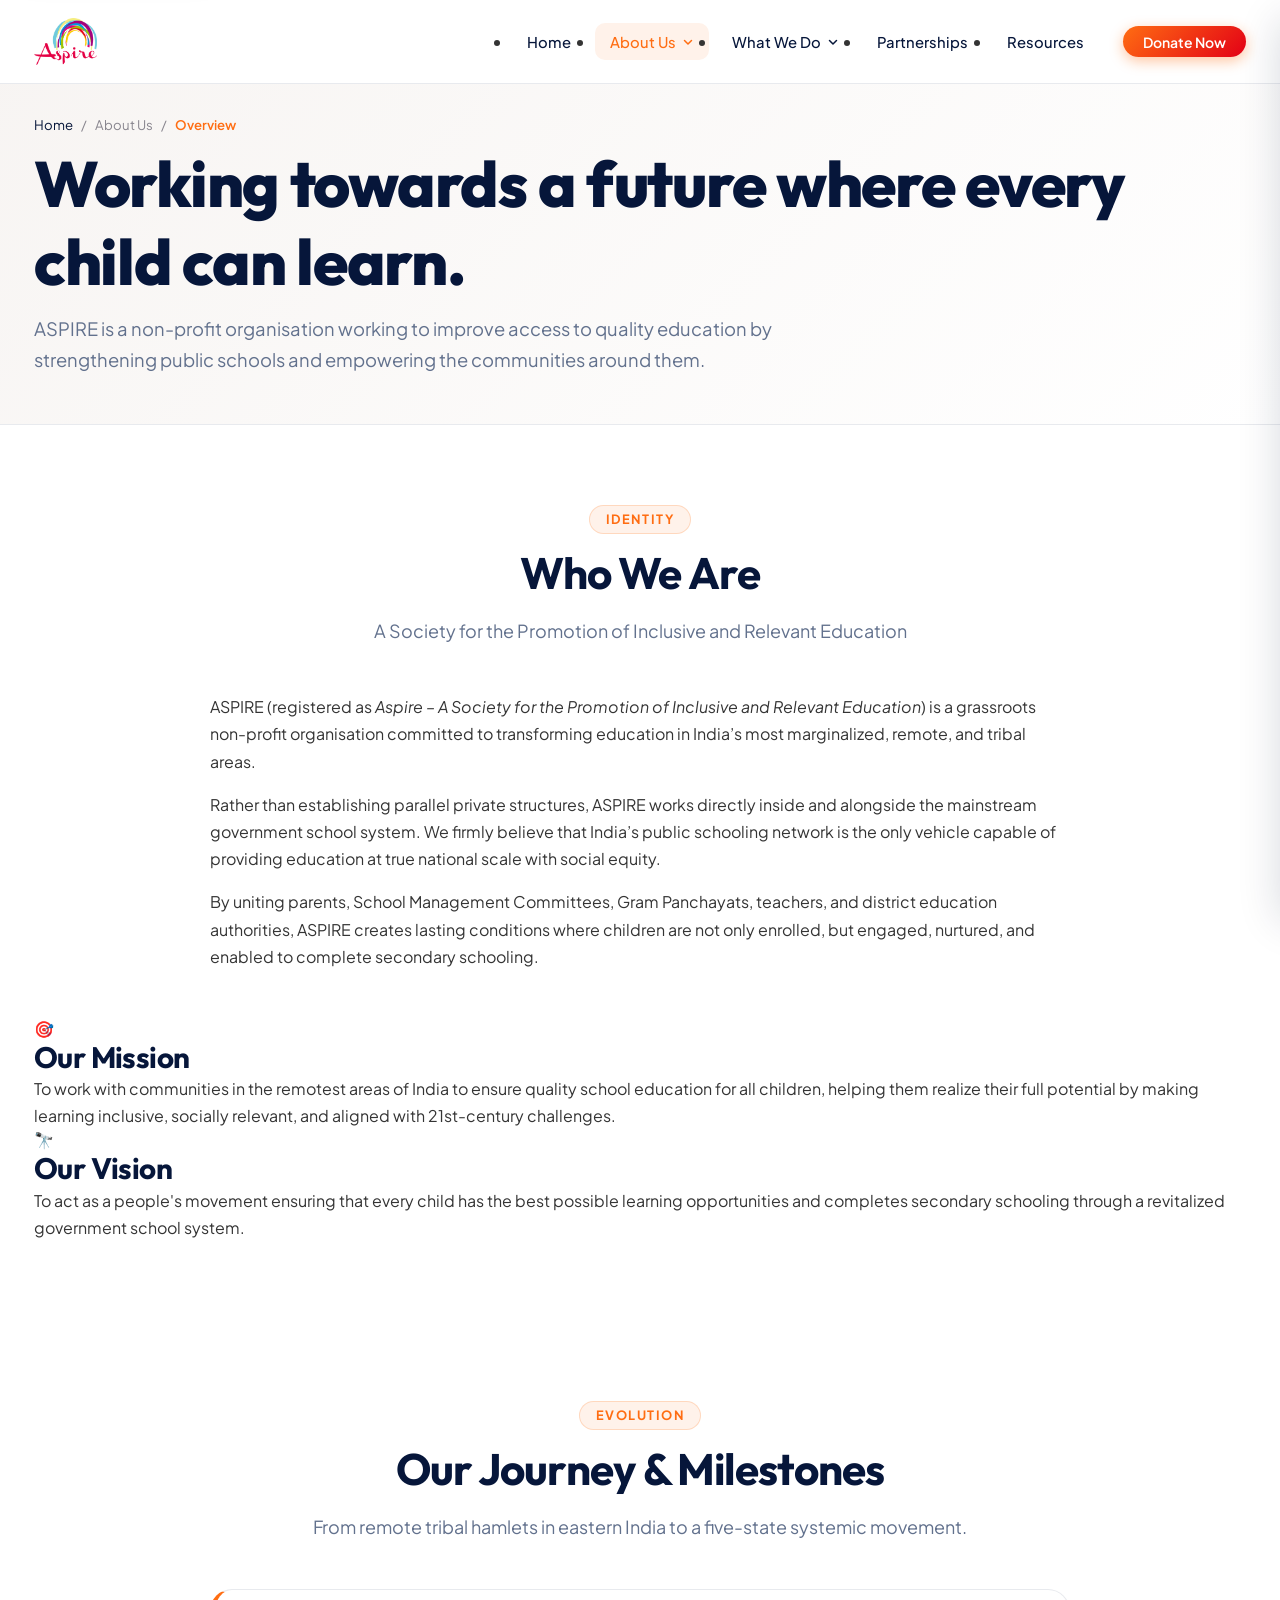
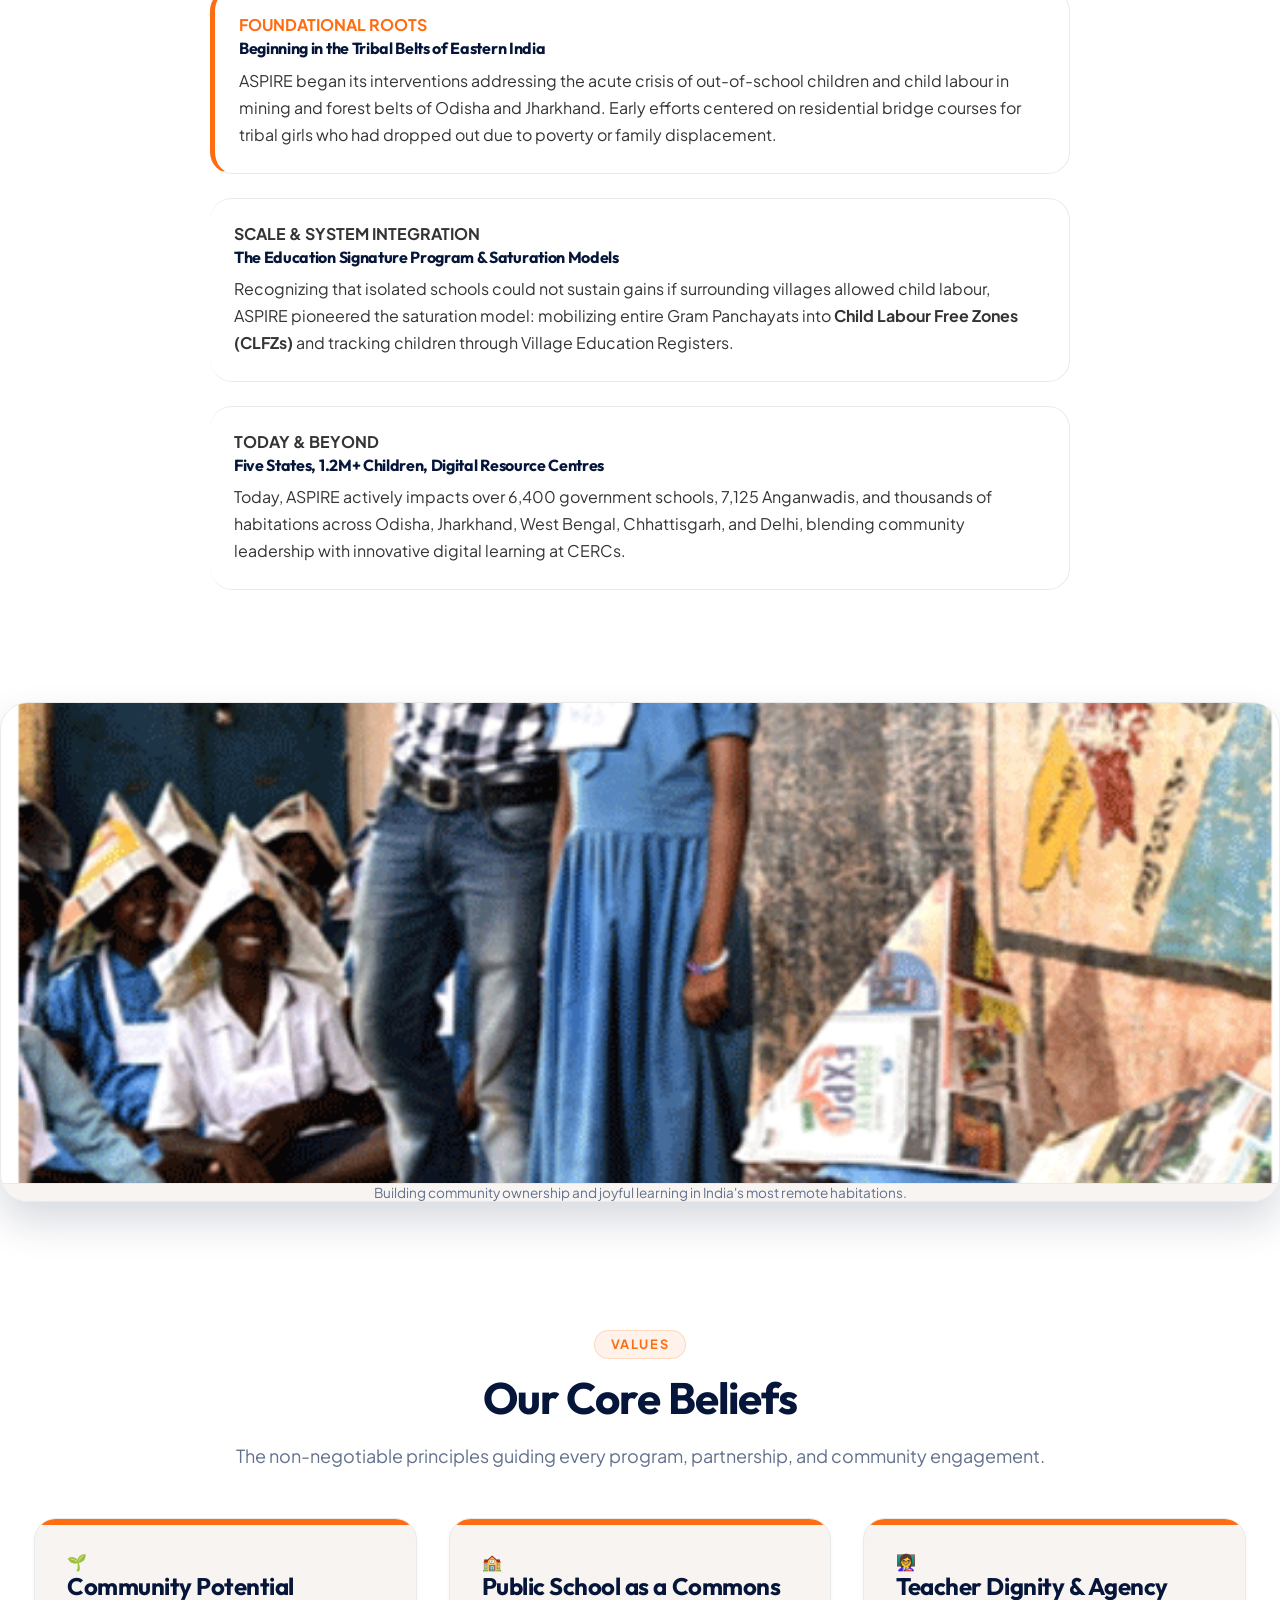
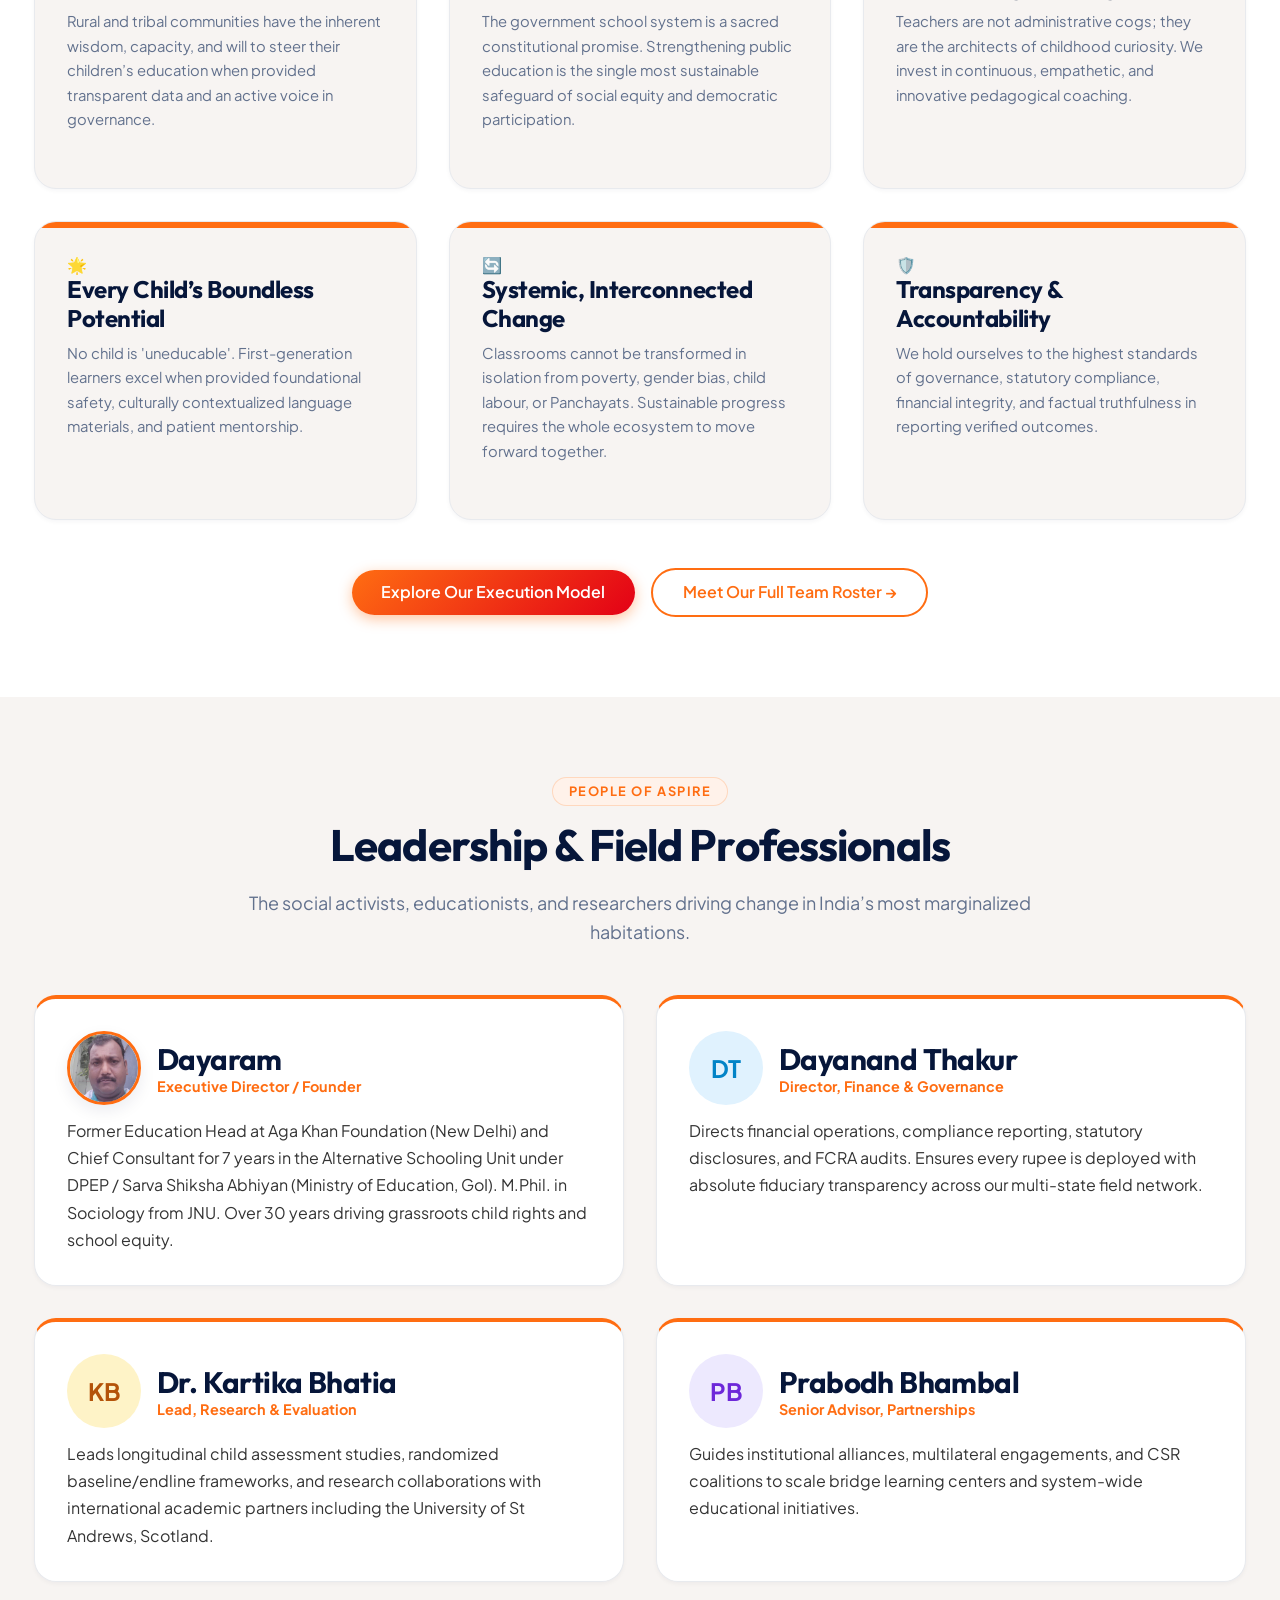
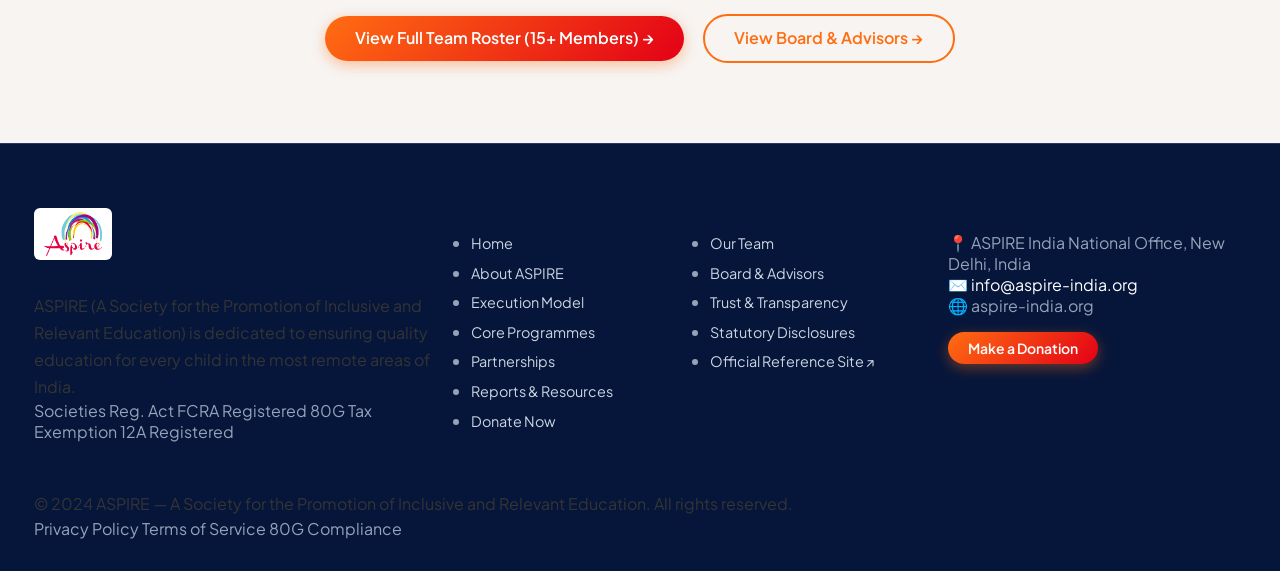
==== pages/about.html @ 32fee49b "Add files via upload" ====
<!DOCTYPE html>
<html lang="en">
<head>
  <meta charset="UTF-8">
  <meta name="viewport" content="width=device-width, initial-scale=1.0">
  <meta name="description" content="Learn about ASPIRE India: our history, mission, vision, core beliefs, and community-led model transforming public education across India.">
  <title>About ASPIRE India — Working Towards Quality Education For All</title>
  <link rel="preconnect" href="https://fonts.googleapis.com">
  <link rel="preconnect" href="https://fonts.gstatic.com" crossorigin>
  <link href="https://fonts.googleapis.com/css2?family=Newsreader:ital,opsz,wght@0,6..72,400;0,6..72,600;1,6..72,400;1,6..72,600&family=Outfit:wght@300;400;500;600;700;800;900&family=Plus+Jakarta+Sans:wght@300;400;500;600;700;800&display=swap" rel="stylesheet">
  <link rel="stylesheet" href="../css/styles.css?v=3.5">
</head>
<body>
  <a href="#main-content" class="skip-to-content">Skip to main content</a>
  <!-- Site Header -->
  <header class="site-header" role="banner">
    <div class="container header-inner">
      <a href="../index.html" class="site-logo" aria-label="ASPIRE India Homepage">
        <img src="../images/logo.png" alt="ASPIRE India Logo" height="46">
      </a>

      <nav class="desktop-nav" aria-label="Main Navigation">
        <ul class="nav-list">
          <li class="nav-item">
            <a href="../index.html" class="nav-link">Home</a>
          </li>

          <!-- About Us Dropdown -->
          <li class="nav-item">
            <button class="nav-link nav-dropdown-toggle is-active" aria-expanded="false" aria-haspopup="true">
              About Us
              <svg width="12" height="12" viewBox="0 0 12 12" fill="none" aria-hidden="true">
                <path d="M2.5 4.5L6 8L9.5 4.5" stroke="currentColor" stroke-width="1.5" stroke-linecap="round" stroke-linejoin="round"/>
              </svg>
            </button>
                        <div class="nav-dropdown-menu" aria-hidden="true">
              <a href="about.html" class="dropdown-link is-active">Who We Are<span class="dropdown-desc">Identity, mission, vision &amp; beliefs</span></a>
              <a href="board-advisors.html" class="dropdown-link">Board and Advisors<span class="dropdown-desc">Governance &amp; advisory council</span></a>
              <a href="team.html" class="dropdown-link">Our Team<span class="dropdown-desc">Leadership &amp; field professionals</span></a>
              <a href="trust-accountability.html" class="dropdown-link">Accountability<span class="dropdown-desc">Reports, audits &amp; disclosures</span></a>
              <a href="partnerships.html" class="dropdown-link">Partnerships<span class="dropdown-desc">CSR &amp; institutional collaboration</span></a>
              <a href="careers.html" class="dropdown-link">Careers<span class="dropdown-desc">Join our grassroots movement</span></a>
              <a href="contact.html" class="dropdown-link">Contact Us<span class="dropdown-desc">Reach our national &amp; state offices</span></a>
            </div>
          </li>

          <!-- What We Do Dropdown -->
          <li class="nav-item">
            <button class="nav-link nav-dropdown-toggle " aria-expanded="false" aria-haspopup="true">
              What We Do
              <svg width="12" height="12" viewBox="0 0 12 12" fill="none" aria-hidden="true">
                <path d="M2.5 4.5L6 8L9.5 4.5" stroke="currentColor" stroke-width="1.5" stroke-linecap="round" stroke-linejoin="round"/>
              </svg>
            </button>
            <div class="nav-dropdown-menu" aria-hidden="true">
              <a href="execution-model.html" class="dropdown-link ">
                Execution Model
                <span class="dropdown-desc">Ecosystem-wide change methodology</span>
              </a>
              <a href="programmes.html" class="dropdown-link ">
                Core Programmes
                <span class="dropdown-desc">Flagship educational initiatives</span>
              </a>
            </div>
          </li>

          <li class="nav-item">
            <a href="partnerships.html" class="nav-link ">Partnerships</a>
          </li>

          <li class="nav-item">
            <a href="resources.html" class="nav-link ">Resources</a>
          </li>
        </ul>

        <a href="donate.html" class="btn btn-primary btn-sm donate-cta" data-track="header:donate_click">
          Donate Now
        </a>
      </nav>

      <button class="hamburger-btn" aria-label="Toggle mobile menu" aria-expanded="false">
        <span class="hamburger-line"></span>
        <span class="hamburger-line"></span>
        <span class="hamburger-line"></span>
      </button>
    </div>
  </header>

  <div class="drawer-overlay" aria-hidden="true"></div>

  <div class="mobile-drawer" aria-hidden="true" role="dialog" aria-label="Mobile Navigation">
    <div class="drawer-header">
      <div class="site-logo"><img src="../images/logo.png" alt="ASPIRE Logo" height="40"></div>
      <button class="drawer-close-btn" aria-label="Close mobile menu">&times;</button>
    </div>

    <nav class="mobile-nav-list">
      <a href="../index.html" class="mobile-nav-link">Home</a>

      <div class="mobile-nav-item">
        <button class="mobile-nav-link accordion-toggle" aria-expanded="false">
          About Us
          <svg width="14" height="14" viewBox="0 0 12 12" fill="none" aria-hidden="true">
            <path d="M2.5 4.5L6 8L9.5 4.5" stroke="currentColor" stroke-width="1.5" stroke-linecap="round" stroke-linejoin="round"/>
          </svg>
        </button>
                <div class="accordion-menu" aria-hidden="true">
          <a href="about.html" class="mobile-nav-link is-active">Who We Are</a>
          <a href="board-advisors.html" class="mobile-nav-link">Board and Advisors</a>
          <a href="team.html" class="mobile-nav-link">Our Team</a>
          <a href="trust-accountability.html" class="mobile-nav-link">Accountability</a>
          <a href="partnerships.html" class="mobile-nav-link">Partnerships</a>
          <a href="careers.html" class="mobile-nav-link">Careers</a>
          <a href="contact.html" class="mobile-nav-link">Contact Us</a>
        </div>
      </div>

      <div class="mobile-nav-item">
        <button class="mobile-nav-link accordion-toggle" aria-expanded="false">
          What We Do
          <svg width="14" height="14" viewBox="0 0 12 12" fill="none" aria-hidden="true">
            <path d="M2.5 4.5L6 8L9.5 4.5" stroke="currentColor" stroke-width="1.5" stroke-linecap="round" stroke-linejoin="round"/>
          </svg>
        </button>
        <div class="accordion-menu" aria-hidden="true">
          <a href="execution-model.html" class="mobile-nav-link">Execution Model</a>
          <a href="programmes.html" class="mobile-nav-link">Core Programmes</a>
        </div>
      </div>

      <a href="partnerships.html" class="mobile-nav-link">Partnerships</a>
      <a href="resources.html" class="mobile-nav-link">Resources</a>
    </nav>

    <div class="mobile-drawer-footer">
      <a href="donate.html" class="btn btn-primary btn-block donate-cta" style="width: 100%;">
        Donate Now
      </a>
      <p style="font-size: 0.75rem; color: var(--text-muted); text-align: center; margin-top: 1rem;">
        80G Tax Exemption Eligible · Registered Society
      </p>
    </div>
  </div>

  <main id="main-content">
    <!-- Page Hero -->
    <header class="page-hero">
      <div class="container">
        <nav class="breadcrumbs" aria-label="Breadcrumbs">
          <a href="../index.html">Home</a>
          <span class="separator">/</span>
          <span>About Us</span>
          <span class="separator">/</span>
          <span class="current">Overview</span>
        </nav>
        <h1 class="page-title">Working towards a future where every child can learn.</h1>
        <p class="page-lead">
          ASPIRE is a non-profit organisation working to improve access to quality education by strengthening public schools and empowering the communities around them.
        </p>
      </div>
    </header>

    <!-- Who We Are -->
    <section class="section" aria-labelledby="who-title">
      <div class="container">
        <div class="section-header reveal">
          <span class="section-tag">Identity</span>
          <h2 id="who-title" class="section-title">Who We Are</h2>
          <p class="section-subtitle">
            A Society for the Promotion of Inclusive and Relevant Education
          </p>
        </div>

        <div class="container-narrow reveal" style="margin-bottom: var(--space-12);">
          <p class="lead-text" style="margin-bottom: var(--space-4);">
            ASPIRE (registered as <em>Aspire – A Society for the Promotion of Inclusive and Relevant Education</em>) is a grassroots non-profit organisation committed to transforming education in India’s most marginalized, remote, and tribal areas.
          </p>
          <p style="margin-bottom: var(--space-4);">
            Rather than establishing parallel private structures, ASPIRE works directly inside and alongside the mainstream government school system. We firmly believe that India’s public schooling network is the only vehicle capable of providing education at true national scale with social equity.
          </p>
          <p>
            By uniting parents, School Management Committees, Gram Panchayats, teachers, and district education authorities, ASPIRE creates lasting conditions where children are not only enrolled, but engaged, nurtured, and enabled to complete secondary schooling.
          </p>
        </div>

        <!-- Vision and Mission Grid -->
        <div class="mv-grid reveal-stagger">
          <div class="mv-card mv-card-mission">
            <div class="mv-card-icon" aria-hidden="true">🎯</div>
            <h3 class="mv-card-title">Our Mission</h3>
            <p class="mv-card-text">
              To work with communities in the remotest areas of India to ensure quality school education for all children, helping them realize their full potential by making learning inclusive, socially relevant, and aligned with 21st-century challenges.
            </p>
          </div>

          <div class="mv-card mv-card-vision">
            <div class="mv-card-icon" aria-hidden="true">🔭</div>
            <h3 class="mv-card-title">Our Vision</h3>
            <p class="mv-card-text">
              To act as a people's movement ensuring that every child has the best possible learning opportunities and completes secondary schooling through a revitalized government school system.
            </p>
          </div>
        </div>
      </div>
    </section>

    <!-- Our Journey -->
    <section class="section" style="background-color: var(--bg-surface);" aria-labelledby="journey-title">
      <div class="container">
        <div class="section-header reveal">
          <span class="section-tag">Evolution</span>
          <h2 id="journey-title" class="section-title">Our Journey &amp; Milestones</h2>
          <p class="section-subtitle">
            From remote tribal hamlets in eastern India to a five-state systemic movement.
          </p>
        </div>

        <div class="container-narrow reveal-stagger">
          <div style="display: flex; flex-direction: column; gap: var(--space-6);">
            <div style="background: #fff; padding: var(--space-6); border-radius: var(--radius-xl); border: 1px solid var(--border-light); border-left: 5px solid var(--brand-primary);">
              <div style="font-size: var(--font-size-sm); color: var(--brand-primary); font-weight: 700;">FOUNDATIONAL ROOTS</div>
              <h3 style="font-size: var(--font-size-xl); margin: 0.25rem 0 0.5rem;">Beginning in the Tribal Belts of Eastern India</h3>
              <p>
                ASPIRE began its interventions addressing the acute crisis of out-of-school children and child labour in mining and forest belts of Odisha and Jharkhand. Early efforts centered on residential bridge courses for tribal girls who had dropped out due to poverty or family displacement.
              </p>
            </div>

            <div style="background: #fff; padding: var(--space-6); border-radius: var(--radius-xl); border: 1px solid var(--border-light); border-left: 5px solid var(--brand-accent);">
              <div style="font-size: var(--font-size-sm); color: var(--brand-accent); font-weight: 700;">SCALE &amp; SYSTEM INTEGRATION</div>
              <h3 style="font-size: var(--font-size-xl); margin: 0.25rem 0 0.5rem;">The Education Signature Program &amp; Saturation Models</h3>
              <p>
                Recognizing that isolated schools could not sustain gains if surrounding villages allowed child labour, ASPIRE pioneered the saturation model: mobilizing entire Gram Panchayats into <strong>Child Labour Free Zones (CLFZs)</strong> and tracking children through Village Education Registers.
              </p>
            </div>

            <div style="background: #fff; padding: var(--space-6); border-radius: var(--radius-xl); border: 1px solid var(--border-light); border-left: 5px solid var(--brand-secondary);">
              <div style="font-size: var(--font-size-sm); color: var(--brand-secondary); font-weight: 700;">TODAY &amp; BEYOND</div>
              <h3 style="font-size: var(--font-size-xl); margin: 0.25rem 0 0.5rem;">Five States, 1.2M+ Children, Digital Resource Centres</h3>
              <p>
                Today, ASPIRE actively impacts over 6,400 government schools, 7,125 Anganwadis, and thousands of habitations across Odisha, Jharkhand, West Bengal, Chhattisgarh, and Delhi, blending community leadership with innovative digital learning at CERCs.
              </p>
            </div>
          </div>
        </div>
      </div>
    </section>

    <div class="showcase-banner reveal" style="margin: var(--space-8) 0 var(--space-12);">
          <img src="../images/hero-banner-5.png" alt="ASPIRE field coordinators with children in village learning centre" loading="lazy">
          <div style="padding: var(--space-3) var(--space-5); background: var(--bg-warm); border-top: 1px solid var(--border-light); font-size: 0.85rem; color: var(--text-secondary); text-align: center;">
            Building community ownership and joyful learning in India's most remote habitations.
          </div>
        </div>

        <!-- Core Beliefs -->
    <section class="section" aria-labelledby="beliefs-title">
      <div class="container">
        <div class="section-header reveal">
          <span class="section-tag">Values</span>
          <h2 id="beliefs-title" class="section-title">Our Core Beliefs</h2>
          <p class="section-subtitle">
            The non-negotiable principles guiding every program, partnership, and community engagement.
          </p>
        </div>

        <div class="pillars-grid reveal-stagger">
          <div class="pillar-card">
            <div class="pillar-icon" aria-hidden="true">🌱</div>
            <h3 class="pillar-title">Community Potential</h3>
            <p class="pillar-desc">
              Rural and tribal communities have the inherent wisdom, capacity, and will to steer their children’s education when provided transparent data and an active voice in governance.
            </p>
          </div>

          <div class="pillar-card">
            <div class="pillar-icon" aria-hidden="true">🏫</div>
            <h3 class="pillar-title">Public School as a Commons</h3>
            <p class="pillar-desc">
              The government school system is a sacred constitutional promise. Strengthening public education is the single most sustainable safeguard of social equity and democratic participation.
            </p>
          </div>

          <div class="pillar-card">
            <div class="pillar-icon" aria-hidden="true">👩‍🏫</div>
            <h3 class="pillar-title">Teacher Dignity &amp; Agency</h3>
            <p class="pillar-desc">
              Teachers are not administrative cogs; they are the architects of childhood curiosity. We invest in continuous, empathetic, and innovative pedagogical coaching.
            </p>
          </div>

          <div class="pillar-card">
            <div class="pillar-icon" aria-hidden="true">🌟</div>
            <h3 class="pillar-title">Every Child’s Boundless Potential</h3>
            <p class="pillar-desc">
              No child is 'uneducable'. First-generation learners excel when provided foundational safety, culturally contextualized language materials, and patient mentorship.
            </p>
          </div>

          <div class="pillar-card">
            <div class="pillar-icon" aria-hidden="true">🔄</div>
            <h3 class="pillar-title">Systemic, Interconnected Change</h3>
            <p class="pillar-desc">
              Classrooms cannot be transformed in isolation from poverty, gender bias, child labour, or Panchayats. Sustainable progress requires the whole ecosystem to move forward together.
            </p>
          </div>

          <div class="pillar-card">
            <div class="pillar-icon" aria-hidden="true">🛡️</div>
            <h3 class="pillar-title">Transparency &amp; Accountability</h3>
            <p class="pillar-desc">
              We hold ourselves to the highest standards of governance, statutory compliance, financial integrity, and factual truthfulness in reporting verified outcomes.
            </p>
          </div>
        </div>

        <div style="text-align: center; margin-top: var(--space-12);" class="reveal">
          <div class="btn-group" style="justify-content: center;">
            <a href="execution-model.html" class="btn btn-primary">
              Explore Our Execution Model
            </a>
            <a href="team.html" class="btn btn-outline">
              Meet Our Full Team Roster &rarr;
            </a>
          </div>
        </div>
      </div>
    </section>

    <!-- Embedded Team & Governance Preview (Direct from Official Website) -->
    <section class="section" style="background-color: var(--bg-warm);" aria-labelledby="about-team-heading">
      <div class="container">
        <div class="section-header reveal">
          <span class="section-tag">People of ASPIRE</span>
          <h2 id="about-team-heading" class="section-title">Leadership &amp; Field Professionals</h2>
          <p class="section-subtitle">
            The social activists, educationists, and researchers driving change in India’s most marginalized habitations.
          </p>
        </div>

        <div class="team-grid reveal-stagger" style="margin-bottom: var(--space-8);">
          <!-- 1. Dayaram -->
          <article class="profile-card" style="border-top: 4px solid var(--brand-primary);">
            <div class="profile-header">
              <img src="../images/amiya-behera.jpg" alt="Dayaram" class="profile-avatar-img">
              <div class="profile-info">
                <h3>Dayaram</h3>
                <div class="profile-role">Executive Director / Founder</div>
              </div>
            </div>
            <p class="profile-bio">
              Former Education Head at Aga Khan Foundation (New Delhi) and Chief Consultant for 7 years in the Alternative Schooling Unit under DPEP / Sarva Shiksha Abhiyan (Ministry of Education, GoI). M.Phil. in Sociology from JNU. Over 30 years driving grassroots child rights and school equity.
            </p>
          </article>

          <!-- 2. Dayanand Thakur -->
          <article class="profile-card" style="border-top: 4px solid var(--brand-primary);">
            <div class="profile-header">
              <div class="profile-avatar" style="width: 74px; height: 74px; border-radius: 50%; background: #e0f2fe; color: #0284c7; display: flex; align-items: center; justify-content: center; font-weight: 700; font-size: 1.5rem;">DT</div>
              <div class="profile-info">
                <h3>Dayanand Thakur</h3>
                <div class="profile-role">Director, Finance &amp; Governance</div>
              </div>
            </div>
            <p class="profile-bio">
              Directs financial operations, compliance reporting, statutory disclosures, and FCRA audits. Ensures every rupee is deployed with absolute fiduciary transparency across our multi-state field network.
            </p>
          </article>

          <!-- 3. Dr. Kartika Bhatia -->
          <article class="profile-card" style="border-top: 4px solid var(--brand-primary);">
            <div class="profile-header">
              <div class="profile-avatar" style="width: 74px; height: 74px; border-radius: 50%; background: #fef3c7; color: #b45309; display: flex; align-items: center; justify-content: center; font-weight: 700; font-size: 1.5rem;">KB</div>
              <div class="profile-info">
                <h3>Dr. Kartika Bhatia</h3>
                <div class="profile-role">Lead, Research &amp; Evaluation</div>
              </div>
            </div>
            <p class="profile-bio">
              Leads longitudinal child assessment studies, randomized baseline/endline frameworks, and research collaborations with international academic partners including the University of St Andrews, Scotland.
            </p>
          </article>

          <!-- 4. Prabodh Bhambal -->
          <article class="profile-card" style="border-top: 4px solid var(--brand-primary);">
            <div class="profile-header">
              <div class="profile-avatar" style="width: 74px; height: 74px; border-radius: 50%; background: #ede9fe; color: #6d28d9; display: flex; align-items: center; justify-content: center; font-weight: 700; font-size: 1.5rem;">PB</div>
              <div class="profile-info">
                <h3>Prabodh Bhambal</h3>
                <div class="profile-role">Senior Advisor, Partnerships</div>
              </div>
            </div>
            <p class="profile-bio">
              Guides institutional alliances, multilateral engagements, and CSR coalitions to scale bridge learning centers and system-wide educational initiatives.
            </p>
          </article>
        </div>

        <div style="text-align: center;">
          <a href="team.html" class="btn btn-primary" style="margin-right: var(--space-4);">
            View Full Team Roster (15+ Members) &rarr;
          </a>
          <a href="board-advisors.html" class="btn btn-outline">
            View Board &amp; Advisors &rarr;
          </a>
        </div>
      </div>
    </section>
  </main>

  <!-- Site Footer -->
  <footer class="site-footer" role="contentinfo">
    <div class="container">
      <div class="footer-grid">
        <div class="footer-brand">
          <div class="site-logo" style="margin-bottom: var(--space-4);">
            <img src="../images/logo.png" alt="ASPIRE India Logo" height="44" style="background: #fff; padding: 4px 10px; border-radius: var(--radius-sm); display: inline-block;">
          </div>
          <p>
            ASPIRE (A Society for the Promotion of Inclusive and Relevant Education) is dedicated to ensuring quality education for every child in the most remote areas of India.
          </p>
          <div class="footer-credentials">
            <span class="cred-badge">Societies Reg. Act</span>
            <span class="cred-badge">FCRA Registered</span>
            <span class="cred-badge">80G Tax Exemption</span>
            <span class="cred-badge">12A Registered</span>
          </div>
        </div>

        <div>
          <h4 class="footer-heading">Navigation</h4>
          <ul class="footer-links">
            <li><a href="../index.html">Home</a></li>
            <li><a href="about.html">About ASPIRE</a></li>
            <li><a href="execution-model.html">Execution Model</a></li>
            <li><a href="programmes.html">Core Programmes</a></li>
            <li><a href="partnerships.html">Partnerships</a></li>
            <li><a href="resources.html">Reports &amp; Resources</a></li>
            <li><a href="donate.html">Donate Now</a></li>
          </ul>
        </div>

        <div>
          <h4 class="footer-heading">Governance</h4>
          <ul class="footer-links">
            <li><a href="team.html">Our Team</a></li>
            <li><a href="board-advisors.html">Board &amp; Advisors</a></li>
            <li><a href="trust-accountability.html">Trust &amp; Transparency</a></li>
            <li><a href="trust-accountability.html#audits">Statutory Disclosures</a></li>
            <li><a href="https://aspire-india.org/" target="_blank" rel="noopener noreferrer">Official Reference Site &nearr;</a></li>
          </ul>
        </div>

        <div>
          <h4 class="footer-heading">Contact Office</h4>
          <div class="footer-contact-item">
            <span>📍</span>
            <span>ASPIRE India National Office, New Delhi, India</span>
          </div>
          <div class="footer-contact-item">
            <span>✉️</span>
            <a href="mailto:info@aspire-india.org" style="color: #fff;">info@aspire-india.org</a>
          </div>
          <div class="footer-contact-item">
            <span>🌐</span>
            <span>aspire-india.org</span>
          </div>
          <div style="margin-top: var(--space-4);">
            <a href="donate.html" class="btn btn-primary btn-sm donate-cta">Make a Donation</a>
          </div>
        </div>
      </div>

      <div class="footer-bottom">
        <p>&copy; 2024 ASPIRE — A Society for the Promotion of Inclusive and Relevant Education. All rights reserved.</p>
        <div class="footer-legal-links">
          <a href="trust-accountability.html">Privacy Policy</a>
          <a href="trust-accountability.html">Terms of Service</a>
          <a href="trust-accountability.html">80G Compliance</a>
        </div>
      </div>
    </div>
  </footer>

    <!-- Global Glassmorphic Search Modal -->
  <div class="search-modal-backdrop" id="search-modal" aria-hidden="true" role="dialog" aria-modal="true" aria-label="Site Search">
    <div class="search-modal-dialog">
      <div class="search-input-header">
        <svg width="20" height="20" viewBox="0 0 24 24" fill="none" stroke="currentColor" stroke-width="2" stroke-linecap="round" stroke-linejoin="round">
          <circle cx="11" cy="11" r="8"></circle>
          <line x1="21" y1="21" x2="16.65" y2="16.65"></line>
        </svg>
        <input type="search" id="global-search-input" placeholder="Search programmes, team, governance, donate..." autocomplete="off">
        <button class="search-close-btn" id="search-close-btn" aria-label="Close search">&times;</button>
      </div>
      <div class="search-results-container" id="search-results-list"></div>
    </div>
  </div>

  <button class="back-to-top" aria-label="Back to top">&uarr;</button>
  <script src="../js/main.js?v=3.5" defer></script>
</body>
</html>
---- css/styles.css ----
/* ==========================================================================
   ASPIRE INDIA — MASTER DESIGN SYSTEM & STYLESHEET
   A Society for the Promotion of Inclusive and Relevant Education
   Official website redesign specification & MVP implementation
   Exact Brand Palette · Authentic Typography · Immersive Visual Hierarchy
   ========================================================================== */

/* --------------------------------------------------------------------------
   1. DESIGN TOKENS (EXACT ASPIRE BRAND PALETTE)
   -------------------------------------------------------------------------- */
:root {
  /* Brand Colours (Extracted from aspire-india.org computed styles) */
  --brand-primary: #ff6d12;         /* ASPIRE Sunset Vibrant Orange */
  --brand-primary-deep: #e30016;    /* Deep Terracotta / Crimson Red */
  --brand-primary-hover: #e55a06;
  --brand-primary-light: #fff2ea;
  --brand-primary-alpha15: rgba(255, 109, 18, 0.15);
  --brand-primary-alpha25: rgba(255, 109, 18, 0.25);

  --brand-navy: #06163a;            /* ASPIRE Deep Heritage Navy */
  --brand-navy-light: #122452;
  --brand-navy-surface: #1e293b;
  --brand-navy-border: #2a3a68;

  --brand-gold: #ff9d00;            /* Warm Sunrise Gold */
  --brand-gold-light: #fff8e8;

  --brand-green: #1b5e20;           /* Deep Growth Green */
  --brand-green-light: #e8f5e9;
  --brand-sage: #c5de8f;            /* ASPIRE Signature Sage Lime */

  /* Neutral Surfaces & Text */
  --text-dark: #1e293b;
  --text-body: #343434;
  --text-secondary: #62718d;
  --text-muted: #88858e;
  --text-white: #ffffff;

  --bg-page: #ffffff;
  --bg-warm: #f7f4f2;               /* ASPIRE Warm Sand Paper */
  --bg-sand: #fefaf6;
  --bg-surface-elevated: #ffffff;

  --border-light: #e8eaee;
  --border-medium: #cbd5e1;
  --border-focus: #ff6d12;

  /* State feedback */
  --color-success: #15803d;
  --color-success-bg: #dcfce7;
  --color-error: #b91c1c;
  --color-error-bg: #fee2e2;

  /* Typography Stack: Outfit (Display & Headings) + Newsreader (Editorial Serifs/Italics) + Plus Jakarta Sans (Comfort Body) */
  --font-heading: 'Outfit', -apple-system, BlinkMacSystemFont, sans-serif;
  --font-serif: 'Newsreader', 'Libre Baskerville', Georgia, serif;
  --font-body: 'Plus Jakarta Sans', -apple-system, BlinkMacSystemFont, sans-serif;

  /* Glassmorphism & Soothing Visual Tokens */
  --glass-bg: rgba(255, 255, 255, 0.82);
  --glass-bg-subtle: rgba(247, 244, 242, 0.85);
  --glass-bg-dark: rgba(6, 22, 58, 0.78);
  --glass-border: rgba(255, 255, 255, 0.7);
  --glass-border-subtle: rgba(226, 232, 240, 0.8);
  --glass-border-dark: rgba(255, 255, 255, 0.16);
  --glass-blur: blur(20px);
  --glass-shadow: 0 16px 40px rgba(6, 22, 58, 0.07);

  --radius-sm: 8px;
  --radius-md: 14px;
  --radius-lg: 20px;
  --radius-xl: 24px;
  --radius-2xl: 28px;
  --radius-3xl: 36px;
  --radius-full: 9999px;

  --space-1: 0.25rem;
  --space-2: 0.5rem;
  --space-3: 0.75rem;
  --space-4: 1rem;
  --space-6: 1.5rem;
  --space-8: 2rem;
  --space-10: 2.5rem;
  --space-12: 3rem;
  --space-16: 4rem;
  --space-20: 5rem;
  --space-24: 6rem;

  --container-max-width: 1260px;
  --header-height: 84px;

  --radius-sm: 6px;
  --radius-md: 10px;
  --radius-lg: 16px;
  --radius-xl: 22px;
  --radius-full: 9999px;

  --shadow-sm: 0 2px 4px rgba(6, 22, 58, 0.04);
  --shadow-md: 0 6px 16px rgba(6, 22, 58, 0.08);
  --shadow-lg: 0 12px 28px rgba(6, 22, 58, 0.12);
  --shadow-xl: 0 20px 40px rgba(6, 22, 58, 0.16);
  --shadow-glow: 0 0 24px rgba(255, 109, 18, 0.35);

  --transition-fast: 180ms ease;
  --transition-normal: 280ms ease;
}

/* --------------------------------------------------------------------------
   2. RESET & GLOBAL DEFAULTS
   -------------------------------------------------------------------------- */
*, *::before, *::after {
  box-sizing: border-box;
  margin: 0;
  padding: 0;
}

html {
  font-family: var(--font-body);
  font-size: 16px;
  color: var(--text-dark);
  background-color: var(--bg-page);
  scroll-behavior: smooth;
  -webkit-font-smoothing: antialiased;
}

body {
  min-height: 100vh;
  display: flex;
  flex-direction: column;
  overflow-x: hidden;
  color: var(--text-body);
}

body.no-scroll {
  overflow: hidden;
}

img, svg, picture {
  display: block;
  max-width: 100%;
}

a {
  color: inherit;
  text-decoration: none;
  transition: all var(--transition-fast);
}

button, input, select, textarea {
  font: inherit;
  color: inherit;
}

/* Accessible Skip Link */
.skip-to-content {
  position: absolute;
  top: -100px;
  left: 1rem;
  background: var(--brand-primary);
  color: #fff;
  padding: 0.75rem 1.5rem;
  z-index: 99999;
  border-radius: var(--radius-md);
  font-weight: 600;
  box-shadow: var(--shadow-xl);
  transition: top var(--transition-normal);
}
.skip-to-content:focus {
  top: 1rem;
}

:focus-visible {
  outline: 3px solid var(--brand-primary);
  outline-offset: 3px;
}

/* --------------------------------------------------------------------------
   3. TYPOGRAPHY
   -------------------------------------------------------------------------- */
h1, h2, h3, h4, h5, h6 {
  font-family: var(--font-heading);
  font-weight: 700;
  line-height: 1.22;
  color: var(--brand-navy);
  letter-spacing: -0.02em;
}

h1 { font-size: clamp(2.25rem, 4.5vw + 1rem, 4rem); font-weight: 800; }
h2 { font-size: clamp(1.75rem, 3vw + 0.5rem, 2.75rem); }
h3 { font-size: clamp(1.35rem, 2vw + 0.5rem, 1.85rem); }
h4 { font-size: 1.25rem; }

.font-serif {
  font-family: var(--font-serif);
}

p {
  line-height: 1.7;
  color: var(--text-body);
}

/* --------------------------------------------------------------------------
   4. LAYOUT CONTAINERS & SECTIONS
   -------------------------------------------------------------------------- */
.container {
  width: 100%;
  max-width: var(--container-max-width);
  margin-left: auto;
  margin-right: auto;
  padding-left: var(--space-6);
  padding-right: var(--space-6);
}

.container-narrow {
  max-width: 860px;
  margin-left: auto;
  margin-right: auto;
}

section {
  padding-top: var(--space-20);
  padding-bottom: var(--space-20);
  position: relative;
  scroll-margin-top: calc(var(--header-height) + 16px);
}

.section-header {
  text-align: center;
  max-width: 820px;
  margin: 0 auto var(--space-12);
}

.section-tag {
  display: inline-flex;
  align-items: center;
  gap: 0.5rem;
  font-size: 0.8rem;
  font-weight: 700;
  text-transform: uppercase;
  letter-spacing: 0.12em;
  color: var(--brand-primary);
  background: var(--brand-primary-light);
  padding: 0.35rem 1rem;
  border-radius: var(--radius-full);
  margin-bottom: var(--space-3);
  border: 1px solid rgba(255, 109, 18, 0.2);
}

.section-title {
  margin-bottom: var(--space-4);
}

.section-subtitle {
  font-size: 1.125rem;
  color: var(--text-secondary);
  line-height: 1.65;
}

/* --------------------------------------------------------------------------
   5. BUTTONS & ACTIONS
   -------------------------------------------------------------------------- */
.btn {
  display: inline-flex;
  align-items: center;
  justify-content: center;
  gap: var(--space-2);
  padding: 0.9rem 1.85rem;
  border-radius: var(--radius-full);
  font-weight: 600;
  font-size: 1rem;
  line-height: 1;
  text-align: center;
  white-space: nowrap;
  transition: all var(--transition-fast);
  cursor: pointer;
}

.btn-primary {
  background: linear-gradient(135deg, var(--brand-primary) 0%, var(--brand-primary-deep) 100%);
  color: #ffffff;
  box-shadow: 0 4px 14px rgba(255, 109, 18, 0.4);
  border: none;
}
.btn-primary:hover {
  background: linear-gradient(135deg, var(--brand-primary-hover) 0%, #c40013 100%);
  transform: translateY(-2px);
  box-shadow: 0 8px 22px rgba(255, 109, 18, 0.5);
  color: #fff;
}

.btn-secondary {
  background-color: var(--brand-navy);
  color: #ffffff;
  border: none;
}
.btn-secondary:hover {
  background-color: var(--brand-navy-light);
  transform: translateY(-2px);
  color: #fff;
}

.btn-outline-white {
  background: rgba(255, 255, 255, 0.15);
  color: #ffffff;
  border: 2px solid rgba(255, 255, 255, 0.8);
  backdrop-filter: blur(8px);
}
.btn-outline-white:hover {
  background: #ffffff;
  color: var(--brand-navy);
  border-color: #ffffff;
  transform: translateY(-2px);
}

.btn-outline {
  background: transparent;
  color: var(--brand-primary);
  border: 2px solid var(--brand-primary);
}
.btn-outline:hover {
  background-color: var(--brand-primary);
  color: #ffffff;
}

.btn-sm {
  padding: 0.55rem 1.25rem;
  font-size: 0.875rem;
}

.btn-lg {
  padding: 1.15rem 2.4rem;
  font-size: 1.125rem;
}

.btn-group {
  display: flex;
  flex-wrap: wrap;
  gap: var(--space-4);
  align-items: center;
}

/* --------------------------------------------------------------------------
   6. SITE HEADER & NAVIGATION
   -------------------------------------------------------------------------- */
.site-header {
  position: fixed;
  top: 0;
  left: 0;
  right: 0;
  height: var(--header-height);
  background-color: rgba(255, 255, 255, 0.96);
  backdrop-filter: blur(10px);
  -webkit-backdrop-filter: blur(10px);
  border-bottom: 1px solid var(--border-light);
  z-index: 1000;
  transition: all var(--transition-normal);
}

.site-header.scrolled {
  background-color: #ffffff;
  box-shadow: var(--shadow-md);
  height: 76px;
}

.header-inner {
  display: flex;
  align-items: center;
  justify-content: space-between;
  height: 100%;
}

.site-logo {
  display: flex;
  align-items: center;
  gap: var(--space-3);
  text-decoration: none;
}

.site-logo img {
  height: 48px;
  width: auto;
  object-fit: contain;
  transition: height var(--transition-fast);
}

.site-header.scrolled .site-logo img {
  height: 42px;
}

.desktop-nav {
  display: none;
}

@media (min-width: 1024px) {
  .desktop-nav {
    display: flex;
    align-items: center;
    gap: var(--space-6);
  }
}

.nav-list {
  display: flex;
  align-items: center;
  gap: var(--space-2);
}

.nav-item {
  position: relative;
}

.nav-link {
  display: inline-flex;
  align-items: center;
  gap: 6px;
  padding: 0.6rem 0.95rem;
  font-size: 0.925rem;
  font-weight: 500;
  color: var(--brand-navy);
  border-radius: var(--radius-md);
  transition: all var(--transition-fast);
}

.nav-link:hover, .nav-link.is-active {
  color: var(--brand-primary);
  background-color: var(--brand-primary-light);
}

.nav-dropdown-toggle {
  background: none;
  cursor: pointer;
  border: none;
  display: inline-flex;
  align-items: center;
  gap: 6px;
}

.nav-dropdown-toggle svg {
  transition: transform var(--transition-fast);
}

.nav-dropdown-menu {
  position: absolute;
  top: 100%;
  left: 0;
  min-width: 290px;
  background: rgba(255, 255, 255, 0.96);
  backdrop-filter: blur(20px);
  -webkit-backdrop-filter: blur(20px);
  border-radius: var(--radius-2xl);
  box-shadow: 0 20px 45px rgba(6, 22, 58, 0.16);
  border: 1px solid rgba(255, 255, 255, 0.9);
  padding: var(--space-3);
  margin-top: var(--space-2);
  opacity: 0;
  visibility: hidden;
  transform: translateY(12px);
  transition: all var(--transition-fast);
  z-index: 1000;
  pointer-events: none;
}

/* Invisible bridge so mouse does not leave dropdown when moving between trigger and menu */
.nav-dropdown-menu::before {
  content: '';
  position: absolute;
  top: -14px;
  left: 0;
  right: 0;
  height: 14px;
}

/* Desktop hover, focus-within, and active class states */
@media (min-width: 992px) {
  .nav-item:hover > .nav-dropdown-menu,
  .nav-item:focus-within > .nav-dropdown-menu,
  .nav-dropdown-menu.is-open {
    opacity: 1 !important;
    visibility: visible !important;
    transform: translateY(0) !important;
    pointer-events: auto !important;
  }

  .nav-item:hover > .nav-dropdown-toggle svg,
  .nav-item:focus-within > .nav-dropdown-toggle svg,
  .nav-dropdown-toggle[aria-expanded="true"] svg {
    transform: rotate(180deg);
  }
}

.nav-dropdown-menu.is-open {
  opacity: 1;
  visibility: visible;
  transform: translateY(0);
  pointer-events: auto;
}

.dropdown-link {
  display: block;
  padding: 0.75rem 1rem;
  border-radius: var(--radius-md);
  font-size: 0.9rem;
  font-weight: 600;
  color: var(--brand-navy);
  transition: all var(--transition-fast);
}

.dropdown-link:hover, .dropdown-link.is-active {
  background-color: var(--brand-primary-light);
  color: var(--brand-primary);
  transform: translateX(4px);
}

.dropdown-desc {
  font-size: 0.775rem;
  color: var(--text-secondary);
  display: block;
  font-weight: 400;
  margin-top: 2px;
}

/* Mobile Hamburger & Drawer */
.hamburger-btn {
  display: flex;
  flex-direction: column;
  justify-content: space-around;
  width: 34px;
  height: 34px;
  background: transparent;
  padding: 4px;
  cursor: pointer;
  z-index: 1001;
}

@media (min-width: 1024px) {
  .hamburger-btn {
    display: none;
  }
}

.hamburger-line {
  width: 100%;
  height: 2.5px;
  background-color: var(--brand-navy);
  border-radius: 2px;
  transition: all var(--transition-fast);
}

.drawer-overlay {
  position: fixed;
  inset: 0;
  background-color: rgba(6, 22, 58, 0.65);
  backdrop-filter: blur(4px);
  z-index: 1050;
  opacity: 0;
  visibility: hidden;
  transition: all var(--transition-normal);
}

.drawer-overlay.is-visible {
  opacity: 1;
  visibility: visible;
}

.mobile-drawer {
  position: fixed;
  top: 0;
  right: 0;
  bottom: 0;
  width: 86%;
  max-width: 400px;
  background-color: #ffffff;
  box-shadow: var(--shadow-xl);
  z-index: 1060;
  padding: var(--space-6);
  display: flex;
  flex-direction: column;
  overflow-y: auto;
  transform: translateX(100%);
  transition: transform var(--transition-normal);
}

.mobile-drawer.is-open {
  transform: translateX(0);
}

.drawer-header {
  display: flex;
  align-items: center;
  justify-content: space-between;
  padding-bottom: var(--space-4);
  border-bottom: 1px solid var(--border-light);
  margin-bottom: var(--space-4);
}

.drawer-close-btn {
  font-size: 1.75rem;
  width: 44px;
  height: 44px;
  display: flex;
  align-items: center;
  justify-content: center;
  border-radius: var(--radius-md);
  color: var(--brand-navy);
  cursor: pointer;
}

.mobile-nav-list {
  display: flex;
  flex-direction: column;
  gap: var(--space-2);
}

.mobile-nav-link {
  display: block;
  padding: 0.8rem 1rem;
  font-weight: 600;
  font-size: 1.05rem;
  color: var(--brand-navy);
  border-radius: var(--radius-md);
}

.mobile-nav-link:hover, .mobile-nav-link.is-active {
  background-color: var(--brand-primary-light);
  color: var(--brand-primary);
}

.accordion-menu {
  display: none;
  padding-left: var(--space-4);
  margin-top: var(--space-1);
  border-left: 2px solid var(--brand-primary);
}

.accordion-menu.is-open {
  display: block;
}

/* --------------------------------------------------------------------------
   7. DYNAMIC SPLIT HERO WITH EMBEDDED SLIDESHOW & FULL CONTAINER WIDTH
   -------------------------------------------------------------------------- */
.hero-immersive {
  position: relative;
  min-height: 86vh;
  display: flex;
  align-items: center;
  background: radial-gradient(circle at 75% 20%, rgba(255, 109, 18, 0.08) 0%, transparent 45%),
              linear-gradient(135deg, #071530 0%, #0a1e45 60%, #0c2555 100%);
  color: #ffffff;
  padding-top: calc(var(--header-height) + var(--space-8));
  padding-bottom: var(--space-12);
  overflow: hidden;
}

.hero-overlay {
  display: none;
}

.hero-split-grid {
  display: grid;
  grid-template-columns: 1fr;
  gap: var(--space-10);
  align-items: center;
  position: relative;
  z-index: 2;
}

@media (min-width: 1024px) {
  .hero-split-grid {
    grid-template-columns: 1.15fr 0.95fr;
    gap: var(--space-12);
  }
}

.hero-content-wrap {
  position: relative;
  z-index: 2;
}

.hero-pill-badge {
  display: inline-flex;
  align-items: center;
  gap: 0.6rem;
  background: rgba(255, 109, 18, 0.15);
  border: 1px solid rgba(255, 109, 18, 0.5);
  color: #ffffff;
  padding: 0.45rem 1.25rem;
  border-radius: var(--radius-full);
  font-size: 0.825rem;
  font-weight: 700;
  text-transform: uppercase;
  letter-spacing: 0.08em;
  margin-bottom: var(--space-6);
  backdrop-filter: blur(12px);
}

.hero-pill-badge span.pulse-dot {
  width: 8px;
  height: 8px;
  background: #ff6d12;
  border-radius: 50%;
  box-shadow: 0 0 10px #ff6d12;
  animation: pulse 1.8s infinite;
}

@keyframes pulse {
  0% { transform: scale(0.9); opacity: 0.8; }
  50% { transform: scale(1.3); opacity: 1; }
  100% { transform: scale(0.9); opacity: 0.8; }
}

.hero-title-main {
  color: #ffffff;
  font-family: var(--font-serif);
  font-size: clamp(2.3rem, 4.4vw + 0.8rem, 3.9rem);
  line-height: 1.18;
  margin-bottom: var(--space-5);
  font-weight: 700;
  letter-spacing: -0.02em;
}

.hero-title-main span.highlight {
  color: var(--brand-gold);
  font-style: italic;
  font-weight: 700;
}

.hero-lead-narrative {
  font-size: clamp(1.05rem, 1.3vw + 0.4rem, 1.25rem);
  line-height: 1.7;
  color: rgba(255, 255, 255, 0.92);
  margin-bottom: var(--space-8);
  max-width: 640px;
}

.hero-lead-narrative strong {
  color: #ffffff;
  font-weight: 700;
}

.hero-actions {
  display: flex;
  flex-wrap: wrap;
  gap: var(--space-4);
  align-items: center;
  margin-bottom: var(--space-10);
}

/* Interactive Story Slide Showcase with Glassmorphism */
.hero-slideshow-card {
  position: relative;
  background: rgba(255, 255, 255, 0.08);
  border: 1px solid rgba(255, 255, 255, 0.18);
  border-radius: var(--radius-3xl);
  padding: var(--space-4);
  backdrop-filter: blur(20px);
  -webkit-backdrop-filter: blur(20px);
  box-shadow: 0 30px 60px -15px rgba(0, 0, 0, 0.45);
}

.hero-slide-viewport {
  position: relative;
  width: 100%;
  height: 380px;
  border-radius: var(--radius-xl);
  overflow: hidden;
}

.hero-slide-item {
  position: absolute;
  inset: 0;
  opacity: 0;
  visibility: hidden;
  transition: opacity 0.8s ease, transform 0.8s ease;
  transform: scale(1.04);
}

.hero-slide-item.is-active {
  opacity: 1;
  visibility: visible;
  transform: scale(1);
}

.hero-slide-item img {
  width: 100%;
  height: 100%;
  object-fit: cover;
}

.hero-slide-caption {
  position: absolute;
  bottom: 0;
  left: 0;
  right: 0;
  padding: var(--space-6) var(--space-6) var(--space-4);
  background: linear-gradient(to top, rgba(6, 22, 58, 0.95) 0%, rgba(6, 22, 58, 0.7) 60%, transparent 100%);
  color: #ffffff;
}

.hero-slide-caption .slide-tag {
  font-size: 0.75rem;
  font-weight: 700;
  text-transform: uppercase;
  letter-spacing: 0.06em;
  color: var(--brand-primary);
  margin-bottom: 4px;
  display: block;
}

.hero-slide-caption .slide-text {
  font-size: 0.925rem;
  line-height: 1.45;
  color: rgba(255, 255, 255, 0.95);
  margin-bottom: 0;
}

.hero-slide-controls {
  display: flex;
  align-items: center;
  justify-content: space-between;
  padding: var(--space-3) var(--space-2) 0;
}

.hero-slide-dots {
  display: flex;
  gap: 8px;
}

.hero-dot-btn {
  width: 10px;
  height: 10px;
  border-radius: 50%;
  background: rgba(255, 255, 255, 0.3);
  border: none;
  cursor: pointer;
  transition: all var(--transition-fast);
  padding: 0;
}

.hero-dot-btn.is-active {
  width: 28px;
  border-radius: var(--radius-full);
  background: var(--brand-primary);
}

.hero-slide-nav-btns {
  display: flex;
  gap: 8px;
}

.hero-nav-arrow {
  width: 32px;
  height: 32px;
  border-radius: 50%;
  background: rgba(255, 255, 255, 0.12);
  border: 1px solid rgba(255, 255, 255, 0.2);
  color: #ffffff;
  display: flex;
  align-items: center;
  justify-content: center;
  cursor: pointer;
  transition: all var(--transition-fast);
}

.hero-nav-arrow:hover {
  background: var(--brand-primary);
  border-color: var(--brand-primary);
}

/* Stat Ribbon on Hero */
.hero-stat-ribbon {
  display: grid;
  grid-template-columns: repeat(2, 1fr);
  gap: var(--space-4);
  margin-top: var(--space-8);
  padding-top: var(--space-6);
  border-top: 1px solid rgba(255, 255, 255, 0.18);
}

@media (min-width: 640px) {
  .hero-stat-ribbon {
    grid-template-columns: repeat(4, 1fr);
  }
}

.hero-ribbon-item .ribbon-num {
  font-size: 1.85rem;
  font-weight: 800;
  color: var(--brand-gold);
  line-height: 1;
  margin-bottom: 4px;
}

.hero-ribbon-item .ribbon-label {
  font-size: 0.8rem;
  color: rgba(255, 255, 255, 0.85);
  line-height: 1.35;
}

/* --------------------------------------------------------------------------
   7B. DONATE BUTTON SMILING CHILD MICRO-INTERACTION (PROFESSIONAL & HEARTWARMING)
   -------------------------------------------------------------------------- */
.donate-cta-wrap {
  position: relative;
  display: inline-block;
}

.donate-hover-badge {
  position: absolute;
  bottom: calc(100% + 12px);
  left: 50%;
  transform: translateX(-50%) translateY(8px);
  opacity: 0;
  pointer-events: none;
  background: #ffffff;
  color: var(--brand-navy);
  padding: 6px 14px 6px 8px;
  border-radius: var(--radius-full);
  box-shadow: 0 12px 30px rgba(6, 22, 58, 0.28);
  display: flex;
  align-items: center;
  gap: 10px;
  white-space: nowrap;
  font-size: 0.8rem;
  font-weight: 600;
  transition: all 0.28s cubic-bezier(0.34, 1.56, 0.64, 1);
  z-index: 100;
  border: 1px solid rgba(255, 109, 18, 0.3);
}

.donate-hover-badge::after {
  content: '';
  position: absolute;
  top: 100%;
  left: 50%;
  transform: translateX(-50%);
  border: 6px solid transparent;
  border-top-color: #ffffff;
}

.donate-hover-badge img.child-avatar {
  width: 28px;
  height: 28px;
  border-radius: 50%;
  object-fit: cover;
  border: 2px solid var(--brand-primary);
}

.donate-cta:hover .donate-hover-badge,
.donate-cta-wrap:hover .donate-hover-badge {
  opacity: 1;
  transform: translateX(-50%) translateY(0);
}

/* --------------------------------------------------------------------------
   8. CORE USP: WHY ASPIRE IS DIFFERENT (SYSTEMIC VS ISOLATED)
   -------------------------------------------------------------------------- */
.usp-section {
  background: #ffffff;
  padding: var(--space-20) 0;
  border-bottom: 1px solid var(--border-light);
}

.usp-comparison-grid {
  display: grid;
  grid-template-columns: 1fr;
  gap: var(--space-8);
  margin-top: var(--space-12);
}

@media (min-width: 900px) {
  .usp-comparison-grid {
    grid-template-columns: 1fr 1.25fr;
    gap: var(--space-8);
  }
}

.usp-card-isolated {
  background: rgba(255, 255, 255, 0.7);
  backdrop-filter: blur(14px);
  -webkit-backdrop-filter: blur(14px);
  border: 1px solid rgba(203, 213, 225, 0.6);
  border-radius: var(--radius-2xl);
  padding: var(--space-8);
  display: flex;
  flex-direction: column;
  box-shadow: 0 10px 25px rgba(6, 22, 58, 0.03);
}

.usp-card-isolated .usp-tag {
  color: var(--text-muted);
  font-size: 0.8rem;
  font-weight: 700;
  text-transform: uppercase;
  letter-spacing: 0.06em;
  margin-bottom: var(--space-3);
  display: flex;
  align-items: center;
  gap: 6px;
}

.usp-card-isolated h3 {
  font-size: 1.35rem;
  color: var(--brand-navy);
  margin-bottom: var(--space-3);
}

.usp-card-isolated p {
  font-size: 0.925rem;
  line-height: 1.65;
  color: var(--text-secondary);
}

.usp-card-systemic {
  background: linear-gradient(135deg, rgba(6, 22, 58, 0.92) 0%, rgba(13, 37, 85, 0.95) 100%);
  backdrop-filter: blur(20px);
  -webkit-backdrop-filter: blur(20px);
  color: #ffffff;
  border: 1px solid rgba(255, 109, 18, 0.4);
  border-radius: var(--radius-2xl);
  padding: var(--space-8);
  box-shadow: 0 20px 45px rgba(6, 22, 58, 0.16);
  display: flex;
  flex-direction: column;
  position: relative;
  overflow: hidden;
}

.usp-card-systemic::before {
  content: '';
  position: absolute;
  top: -40px;
  right: -40px;
  width: 140px;
  height: 140px;
  background: radial-gradient(circle, rgba(255, 109, 18, 0.25) 0%, transparent 70%);
  border-radius: 50%;
  pointer-events: none;
}

.usp-card-systemic .usp-tag {
  color: var(--brand-gold);
  font-size: 0.8rem;
  font-weight: 800;
  text-transform: uppercase;
  letter-spacing: 0.08em;
  margin-bottom: var(--space-3);
  display: flex;
  align-items: center;
  gap: 6px;
}

.usp-card-systemic h3 {
  font-size: 1.5rem;
  color: #ffffff;
  font-family: var(--font-serif);
  margin-bottom: var(--space-3);
}

.usp-card-systemic p {
  font-size: 0.975rem;
  line-height: 1.7;
  color: rgba(255, 255, 255, 0.92);
}

/* --------------------------------------------------------------------------
   8B. CORE BELIEFS & MISSION/VISION WITH SOOTHING GLASSMORPHISM
   -------------------------------------------------------------------------- */
.beliefs-section {
  background: var(--bg-warm);
  padding: var(--space-20) 0;
  border-bottom: 1px solid var(--border-light);
}

.mv-glass-grid {
  display: grid;
  grid-template-columns: 1fr;
  gap: var(--space-6);
  margin-bottom: var(--space-12);
}

@media (min-width: 768px) {
  .mv-glass-grid {
    grid-template-columns: 1fr 1fr;
  }
}

.mv-glass-card {
  background: rgba(255, 255, 255, 0.82);
  backdrop-filter: blur(16px);
  -webkit-backdrop-filter: blur(16px);
  border: 1px solid rgba(255, 255, 255, 0.85);
  border-radius: var(--radius-2xl);
  padding: var(--space-8);
  box-shadow: 0 10px 30px rgba(6, 22, 58, 0.04);
  transition: all var(--transition-normal);
}

.mv-glass-card:hover {
  transform: translateY(-4px);
  box-shadow: var(--shadow-xl);
  border-color: var(--brand-primary);
}

.mv-glass-icon {
  font-size: 2.25rem;
  margin-bottom: var(--space-3);
}

.mv-glass-card h3 {
  font-size: 1.45rem;
  color: var(--brand-navy);
  margin-bottom: var(--space-2);
}

.mv-glass-card p {
  font-size: 0.95rem;
  line-height: 1.68;
  color: var(--text-secondary);
}

.beliefs-grid-elevated {
  display: grid;
  grid-template-columns: 1fr;
  gap: var(--space-6);
}

@media (min-width: 640px) {
  .beliefs-grid-elevated {
    grid-template-columns: repeat(2, 1fr);
  }
}

@media (min-width: 1024px) {
  .beliefs-grid-elevated {
    grid-template-columns: repeat(4, 1fr);
  }
}

.belief-glass-card {
  background: rgba(255, 255, 255, 0.75);
  backdrop-filter: blur(14px);
  -webkit-backdrop-filter: blur(14px);
  border: 1px solid rgba(226, 232, 240, 0.8);
  border-radius: var(--radius-2xl);
  padding: var(--space-7);
  box-shadow: 0 6px 20px rgba(6, 22, 58, 0.03);
  transition: all var(--transition-normal);
  display: flex;
  flex-direction: column;
}

.belief-glass-card:hover {
  transform: translateY(-4px);
  box-shadow: var(--shadow-xl);
  border-color: var(--brand-primary);
  background: #ffffff;
}

.belief-glass-card .belief-icon {
  font-size: 2rem;
  margin-bottom: var(--space-3);
}

.belief-glass-card h4 {
  font-size: 1.15rem;
  color: var(--brand-navy);
  margin-bottom: var(--space-2);
}

.belief-glass-card p {
  font-size: 0.875rem;
  line-height: 1.6;
  color: var(--text-secondary);
}

/* --------------------------------------------------------------------------
   9. THE 3 DEFINED PILLARS WITH CRISP CARDS & SUBPAGE PATHWAYS
   -------------------------------------------------------------------------- */
.three-pillars-section {
  background-color: var(--bg-warm);
  padding: var(--space-20) 0;
}

.pillar-grid-elevated {
  display: grid;
  grid-template-columns: 1fr;
  gap: var(--space-8);
  margin-top: var(--space-12);
}

@media (min-width: 900px) {
  .pillar-grid-elevated {
    grid-template-columns: repeat(3, 1fr);
  }
}

.pillar-card-elevated {
  background: #ffffff;
  border-radius: var(--radius-2xl);
  padding: var(--space-8);
  border: 1px solid var(--border-light);
  box-shadow: var(--shadow-sm);
  display: flex;
  flex-direction: column;
  transition: all var(--transition-normal);
  position: relative;
}

.pillar-card-elevated:hover {
  transform: translateY(-6px);
  box-shadow: var(--shadow-xl);
  border-color: var(--brand-primary);
}

.pillar-number {
  font-size: 0.8rem;
  font-weight: 800;
  letter-spacing: 0.1em;
  text-transform: uppercase;
  margin-bottom: var(--space-4);
  display: inline-block;
  padding: 4px 10px;
  border-radius: var(--radius-sm);
}

.pillar-card-elevated:nth-child(1) .pillar-number {
  background: #E0F2FE;
  color: #0369A1;
}

.pillar-card-elevated:nth-child(2) .pillar-number {
  background: var(--brand-primary-light);
  color: var(--brand-primary);
}

.pillar-card-elevated:nth-child(3) .pillar-number {
  background: #DCFCE7;
  color: #15803D;
}

.pillar-icon-box {
  width: 58px;
  height: 58px;
  border-radius: var(--radius-lg);
  display: flex;
  align-items: center;
  justify-content: center;
  font-size: 1.75rem;
  margin-bottom: var(--space-5);
  background: var(--bg-warm);
}

.pillar-card-elevated h3 {
  font-size: 1.35rem;
  margin-bottom: var(--space-3);
  color: var(--brand-navy);
}

.pillar-card-elevated p {
  font-size: 0.925rem;
  line-height: 1.65;
  color: var(--text-secondary);
  margin-bottom: var(--space-6);
  flex-grow: 1;
}

.pillar-proof-strip {
  padding: var(--space-3) var(--space-4);
  background: var(--bg-warm);
  border-radius: var(--radius-md);
  font-size: 0.8rem;
  font-weight: 600;
  color: var(--brand-navy);
  margin-bottom: var(--space-5);
}

.pillar-learn-more {
  display: inline-flex;
  align-items: center;
  gap: 6px;
  font-weight: 700;
  font-size: 0.9rem;
  color: var(--brand-primary);
  text-decoration: none;
  transition: transform var(--transition-fast);
}

.pillar-card-elevated:hover .pillar-learn-more {
  transform: translateX(4px);
}


/* --------------------------------------------------------------------------
   8. START WITH THE STORY: EDITORIAL HUMAN NARRATIVE SECTION
   -------------------------------------------------------------------------- */
.story-start-section {
  background-color: var(--bg-sand);
  border-bottom: 1px solid var(--border-light);
}

.story-start-grid {
  display: grid;
  grid-template-columns: 1fr;
  gap: var(--space-12);
  align-items: center;
}

@media (min-width: 1024px) {
  .story-start-grid {
    grid-template-columns: 1.15fr 0.85fr;
  }
}

.story-lead-quote {
  font-family: var(--font-serif);
  font-size: 1.65rem;
  font-style: italic;
  color: var(--brand-primary);
  line-height: 1.5;
  border-left: 4px solid var(--brand-primary);
  padding-left: var(--space-6);
  margin-bottom: var(--space-6);
}

.story-frame-card {
  position: relative;
  border-radius: var(--radius-2xl);
  overflow: hidden;
  box-shadow: var(--shadow-xl);
  border: 4px solid #ffffff;
}

.story-frame-card img {
  width: 100%;
  height: 440px;
  object-fit: cover;
  transition: transform var(--transition-normal);
}

.story-frame-card:hover img {
  transform: scale(1.03);
}

.story-frame-badge {
  position: absolute;
  bottom: var(--space-4);
  left: var(--space-4);
  right: var(--space-4);
  background: rgba(6, 22, 58, 0.9);
  color: #fff;
  padding: var(--space-4);
  border-radius: var(--radius-lg);
  backdrop-filter: blur(8px);
}

/* --------------------------------------------------------------------------
   9. MISSION & THREE PILLARS (ACCESS, LEARNING, GOVERNANCE)
   -------------------------------------------------------------------------- */
.pillars-section {
  background-color: #ffffff;
}

.pillars-grid {
  display: grid;
  grid-template-columns: 1fr;
  gap: var(--space-8);
}

@media (min-width: 768px) {
  .pillars-grid {
    grid-template-columns: repeat(3, 1fr);
  }
}

.pillar-card {
  background: var(--bg-warm);
  border-radius: var(--radius-xl);
  padding: var(--space-8);
  border: 1px solid var(--border-light);
  box-shadow: var(--shadow-sm);
  display: flex;
  flex-direction: column;
  transition: all var(--transition-normal);
  position: relative;
  overflow: hidden;
}

.pillar-card:hover {
  transform: translateY(-8px);
  box-shadow: var(--shadow-xl);
  border-color: var(--brand-primary);
  background: #ffffff;
}

.pillar-card::before {
  content: '';
  position: absolute;
  top: 0;
  left: 0;
  right: 0;
  height: 6px;
  background: var(--brand-primary);
}

.pillar-card-access::before { background: #0284c7; }
.pillar-card-learning::before { background: var(--brand-primary); }
.pillar-card-governance::before { background: var(--brand-green); }

.pillar-badge {
  display: inline-block;
  align-self: flex-start;
  font-size: 0.75rem;
  font-weight: 700;
  text-transform: uppercase;
  letter-spacing: 0.08em;
  padding: 0.3rem 0.8rem;
  border-radius: var(--radius-full);
  margin-bottom: var(--space-4);
}

.pillar-card-access .pillar-badge { background: #e0f2fe; color: #0284c7; }
.pillar-card-learning .pillar-badge { background: var(--brand-primary-light); color: var(--brand-primary); }
.pillar-card-governance .pillar-badge { background: var(--brand-green-light); color: var(--brand-green); }

.pillar-title {
  font-size: 1.5rem;
  margin-bottom: var(--space-2);
}

.pillar-headline {
  font-size: 1rem;
  font-weight: 600;
  color: var(--brand-navy);
  margin-bottom: var(--space-3);
  line-height: 1.4;
}

.pillar-desc {
  font-size: 0.925rem;
  line-height: 1.65;
  color: var(--text-secondary);
  margin-bottom: var(--space-6);
  flex-grow: 1;
}

.pillar-link {
  display: inline-flex;
  align-items: center;
  gap: var(--space-2);
  font-weight: 700;
  font-size: 0.9rem;
  color: var(--brand-primary);
}

/* --------------------------------------------------------------------------
   10. IMPACT COUNTERS (DARK NAVY WITH GOLD METRICS)
   -------------------------------------------------------------------------- */
.impact-section {
  background: linear-gradient(135deg, var(--brand-navy) 0%, #101d42 100%);
  color: #ffffff;
}

.impact-section .section-title {
  color: #ffffff;
}

.impact-section .section-subtitle {
  color: #cbd5e1;
}

.impact-grid {
  display: grid;
  grid-template-columns: repeat(2, 1fr);
  gap: var(--space-6);
  margin-bottom: var(--space-8);
}

@media (min-width: 1024px) {
  .impact-grid {
    grid-template-columns: repeat(3, 1fr);
    gap: var(--space-8);
  }
}

.impact-card {
  background: rgba(255, 255, 255, 0.06);
  border: 1px solid rgba(255, 255, 255, 0.12);
  border-radius: var(--radius-xl);
  padding: var(--space-8);
  text-align: center;
  backdrop-filter: blur(6px);
  transition: all var(--transition-normal);
}

.impact-card:hover {
  background: rgba(255, 255, 255, 0.1);
  transform: translateY(-4px);
  border-color: var(--brand-primary);
}

.impact-number {
  font-size: clamp(2.4rem, 4vw + 1rem, 3.75rem);
  font-weight: 800;
  color: var(--brand-gold);
  line-height: 1;
  margin-bottom: var(--space-2);
}

.impact-label {
  font-size: 1.1rem;
  font-weight: 700;
  color: #ffffff;
  margin-bottom: var(--space-1);
}

.impact-context {
  font-size: 0.85rem;
  color: #94a3b8;
}

/* --------------------------------------------------------------------------
   11. REAL PARTNERS LOGO SHOWCASE
   -------------------------------------------------------------------------- */
.partners-section {
  background-color: #ffffff;
}

.partners-logo-grid {
  display: grid;
  grid-template-columns: repeat(2, 1fr);
  gap: var(--space-6);
  align-items: center;
}

@media (min-width: 640px) {
  .partners-logo-grid {
    grid-template-columns: repeat(3, 1fr);
  }
}

@media (min-width: 1024px) {
  .partners-logo-grid {
    grid-template-columns: repeat(5, 1fr);
  }
}

.partner-logo-item {
  background: var(--bg-warm);
  border: 1px solid var(--border-light);
  border-radius: var(--radius-lg);
  padding: var(--space-6);
  display: flex;
  align-items: center;
  justify-content: center;
  min-height: 110px;
  transition: all var(--transition-fast);
}

.partner-logo-item img {
  max-height: 52px;
  width: auto;
  object-fit: contain;
  filter: grayscale(20%);
  transition: all var(--transition-fast);
}

.partner-logo-item:hover {
  background: #ffffff;
  border-color: var(--brand-primary);
  transform: translateY(-3px);
  box-shadow: var(--shadow-md);
}

.partner-logo-item:hover img {
  filter: none;
  transform: scale(1.05);
}

/* --------------------------------------------------------------------------
   12. ELEVATED DONATION EXPERIENCE WITH TANGIBLE HUMAN IMPACT & 80G
   -------------------------------------------------------------------------- */
.donation-hero-box {
  background: linear-gradient(135deg, var(--brand-navy) 0%, #162a5b 100%);
  color: #ffffff;
  border-radius: var(--radius-2xl);
  padding: var(--space-8);
  margin-bottom: var(--space-12);
  position: relative;
  overflow: hidden;
  box-shadow: var(--shadow-xl);
}

.donation-hero-box::before {
  content: '';
  position: absolute;
  top: 0;
  right: 0;
  bottom: 0;
  width: 50%;
  background: radial-gradient(circle at 80% 20%, rgba(255, 109, 18, 0.25) 0%, transparent 60%);
  pointer-events: none;
}

.donate-tier-card {
  border: 2px solid var(--border-light);
  border-radius: var(--radius-lg);
  padding: var(--space-5);
  background: #ffffff;
  cursor: pointer;
  transition: all var(--transition-fast);
  text-align: left;
  display: flex;
  flex-direction: column;
  gap: 0.5rem;
}

.donate-tier-card:hover {
  border-color: var(--brand-primary);
  background: var(--brand-primary-light);
}

.donate-tier-card.is-selected {
  border-color: var(--brand-primary);
  background: #fff;
  box-shadow: 0 0 0 2px var(--brand-primary), var(--shadow-md);
}

.donate-tier-amount {
  font-size: 1.5rem;
  font-weight: 800;
  color: var(--brand-navy);
}

.donate-tier-impact {
  font-size: 0.85rem;
  color: var(--text-secondary);
  line-height: 1.4;
}

.tax-badge-80g {
  display: inline-flex;
  align-items: center;
  gap: 6px;
  background: var(--brand-green-light);
  color: var(--brand-green);
  font-weight: 700;
  font-size: 0.8rem;
  padding: 0.3rem 0.75rem;
  border-radius: var(--radius-full);
}

/* --------------------------------------------------------------------------
   12B. INSTANT DONATION MOTIVATION SYSTEM & SCHOOL-GOING VISUALIZER
   -------------------------------------------------------------------------- */
.school-going-visualizer {
  background: linear-gradient(135deg, #06163a 0%, #0d2861 100%);
  color: #ffffff;
  border-radius: var(--radius-2xl);
  padding: var(--space-8);
  margin-bottom: var(--space-8);
  box-shadow: 0 16px 36px rgba(6, 22, 58, 0.25);
  border: 1px solid rgba(255, 109, 18, 0.3);
  position: relative;
  overflow: hidden;
}

.school-going-visualizer::after {
  content: '';
  position: absolute;
  top: -60px;
  right: -60px;
  width: 180px;
  height: 180px;
  background: radial-gradient(circle, rgba(255, 157, 0, 0.2) 0%, transparent 70%);
  border-radius: 50%;
  pointer-events: none;
}

.visualizer-header {
  display: flex;
  justify-content: space-between;
  align-items: center;
  flex-wrap: wrap;
  gap: var(--space-4);
  margin-bottom: var(--space-6);
}

.visualizer-title {
  font-size: 0.85rem;
  font-weight: 700;
  text-transform: uppercase;
  letter-spacing: 0.08em;
  color: var(--brand-gold);
  display: flex;
  align-items: center;
  gap: 8px;
}

.visualizer-output-hero {
  display: flex;
  align-items: baseline;
  gap: 12px;
  margin-bottom: var(--space-4);
}

.visualizer-output-hero .count-number {
  font-size: 3.5rem;
  font-weight: 800;
  color: #ffffff;
  line-height: 1;
  font-family: var(--font-serif);
  text-shadow: 0 2px 12px rgba(255, 109, 18, 0.4);
}

.visualizer-output-hero .count-label {
  font-size: 1.25rem;
  font-weight: 700;
  color: var(--brand-gold);
}

.school-going-avatars {
  display: flex;
  gap: 10px;
  flex-wrap: wrap;
  align-items: center;
  padding: var(--space-4) 0;
  min-height: 60px;
}

.school-child-pill {
  display: inline-flex;
  align-items: center;
  gap: 8px;
  background: rgba(255, 255, 255, 0.12);
  border: 1px solid rgba(255, 255, 255, 0.25);
  padding: 6px 14px;
  border-radius: var(--radius-full);
  font-size: 0.85rem;
  font-weight: 600;
  color: #ffffff;
  animation: childPopIn 0.4s cubic-bezier(0.34, 1.56, 0.64, 1) forwards;
}

@keyframes childPopIn {
  from { opacity: 0; transform: scale(0.6) translateY(10px); }
  to { opacity: 1; transform: scale(1) translateY(0); }
}

.school-child-pill.bonus-pill {
  background: var(--brand-primary);
  border-color: var(--brand-gold);
}

.school-progress-bar-wrap {
  width: 100%;
  height: 8px;
  background: rgba(255, 255, 255, 0.15);
  border-radius: var(--radius-full);
  overflow: hidden;
  margin-top: var(--space-3);
  margin-bottom: var(--space-6);
}

.school-progress-bar-fill {
  height: 100%;
  background: linear-gradient(90deg, var(--brand-primary) 0%, var(--brand-gold) 100%);
  border-radius: var(--radius-full);
  transition: width 0.5s ease;
}

.visualizer-metrics-grid {
  display: grid;
  grid-template-columns: repeat(3, 1fr);
  gap: var(--space-4);
  padding-top: var(--space-5);
  border-top: 1px solid rgba(255, 255, 255, 0.15);
}

@media (max-width: 600px) {
  .visualizer-metrics-grid {
    grid-template-columns: 1fr;
    gap: var(--space-3);
  }
}

.v-metric-item .v-num {
  font-size: 1.35rem;
  font-weight: 700;
  color: #ffffff;
  margin-bottom: 2px;
}

.v-metric-item .v-desc {
  font-size: 0.775rem;
  color: rgba(255, 255, 255, 0.8);
  line-height: 1.35;
}

/* 1-Click Share Motivation */
.share-impact-box {
  background: var(--bg-warm);
  border: 1px solid var(--border-light);
  border-radius: var(--radius-xl);
  padding: var(--space-6);
  margin-top: var(--space-8);
  text-align: center;
}

.share-btns-wrap {
  display: flex;
  justify-content: center;
  gap: var(--space-3);
  margin-top: var(--space-4);
  flex-wrap: wrap;
}

.btn-share {
  display: inline-flex;
  align-items: center;
  gap: 8px;
  padding: 8px 16px;
  border-radius: var(--radius-full);
  font-size: 0.85rem;
  font-weight: 600;
  text-decoration: none;
  transition: all var(--transition-fast);
  color: #ffffff;
}

.btn-share-whatsapp {
  background: #25D366;
}

.btn-share-linkedin {
  background: #0A66C2;
}

.btn-share-twitter {
  background: #1DA1F2;
}

.btn-share:hover {
  transform: translateY(-2px);
  box-shadow: var(--shadow-md);
  color: #ffffff;
}

/* --------------------------------------------------------------------------
   12C. DIRECTORY TABS & FILTERING FOR TEAM AND BOARD PAGES
   -------------------------------------------------------------------------- */
.directory-tabs {
  display: flex;
  gap: var(--space-3);
  margin-bottom: var(--space-10);
  border-bottom: 2px solid var(--border-light);
  padding-bottom: var(--space-4);
  flex-wrap: wrap;
}

.dir-tab-btn {
  background: transparent;
  border: none;
  font-size: 1rem;
  font-weight: 600;
  color: var(--text-secondary);
  padding: 8px 18px;
  border-radius: var(--radius-full);
  cursor: pointer;
  transition: all var(--transition-fast);
}

.dir-tab-btn.is-active, .dir-tab-btn:hover {
  background: var(--brand-primary-light);
  color: var(--brand-primary);
}

.dir-tab-btn.is-active {
  font-weight: 700;
  box-shadow: 0 2px 8px rgba(255, 109, 18, 0.2);
}


/* --------------------------------------------------------------------------
   13. FOOTER
   -------------------------------------------------------------------------- */
.site-footer {
  background-color: var(--brand-navy);
  color: #94a3b8;
  padding-top: var(--space-16);
  padding-bottom: var(--space-8);
  border-top: 1px solid var(--brand-navy-border);
}

.footer-grid {
  display: grid;
  grid-template-columns: 1fr;
  gap: var(--space-10);
  margin-bottom: var(--space-12);
}

@media (min-width: 768px) {
  .footer-grid {
    grid-template-columns: 2fr 1fr 1fr 1.5fr;
  }
}

.footer-brand img {
  height: 52px;
  width: auto;
  margin-bottom: var(--space-4);
  background: #ffffff;
  padding: 6px 12px;
  border-radius: var(--radius-md);
}

.footer-links a {
  display: block;
  color: #cbd5e1;
  font-size: 0.9rem;
  margin-bottom: 0.6rem;
}

.footer-links a:hover {
  color: var(--brand-gold);
  transform: translateX(4px);
}

/* --------------------------------------------------------------------------
   14. ANIMATIONS & REVEAL (RESILIENT VISIBILITY)
   -------------------------------------------------------------------------- */
.reveal {
  opacity: 1;
  transform: translateY(0);
  transition: opacity 600ms ease, transform 600ms ease;
}

.reveal.revealed {
  opacity: 1;
  transform: translateY(0);
}

.reveal-stagger > * {
  opacity: 1;
  transform: translateY(0);
  transition: opacity 500ms ease, transform 500ms ease;
}

.reveal-stagger.revealed > * {
  opacity: 1;
  transform: translateY(0);
}

/* Back to Top */
.back-to-top {
  position: fixed;
  bottom: 2rem;
  right: 2rem;
  width: 48px;
  height: 48px;
  border-radius: 50%;
  background: var(--brand-primary);
  color: #ffffff;
  display: flex;
  align-items: center;
  justify-content: center;
  box-shadow: var(--shadow-xl);
  z-index: 990;
  opacity: 0;
  visibility: hidden;
  transition: all var(--transition-normal);
  border: none;
  cursor: pointer;
}

.back-to-top.is-visible {
  opacity: 1;
  visibility: visible;
}

@media (prefers-reduced-motion: reduce) {
  *, *::before, *::after {
    animation-duration: 0.01ms !important;
    transition-duration: 0.01ms !important;
    scroll-behavior: auto !important;
  }
  .reveal, .reveal-stagger > * {
    opacity: 1 !important;
    transform: none !important;
  }
}

/* --------------------------------------------------------------------------
   ADDITIONAL COMPONENT STYLES FOR FORMS, MAP & CAROUSEL
   -------------------------------------------------------------------------- */
.form-field {
  margin-bottom: var(--space-5);
  display: flex;
  flex-direction: column;
  gap: 0.35rem;
  text-align: left;
}

.form-label {
  font-size: 0.875rem;
  font-weight: 600;
  color: var(--brand-navy);
}

.form-input, .form-select, .form-textarea {
  width: 100%;
  padding: 0.85rem 1.1rem;
  border: 1.5px solid var(--border-medium);
  border-radius: var(--radius-md);
  background-color: #ffffff;
  transition: all var(--transition-fast);
}

.form-input:focus, .form-select:focus, .form-textarea:focus {
  border-color: var(--brand-primary);
  box-shadow: 0 0 0 3px var(--brand-primary-alpha25);
  outline: none;
}

.form-input.is-invalid, .form-select.is-invalid, .form-textarea.is-invalid {
  border-color: var(--color-error);
}

.field-error {
  font-size: 0.8rem;
  color: var(--color-error);
  min-height: 1rem;
}

.field-help {
  font-size: 0.775rem;
  color: var(--text-muted);
}

/* Amount Presets Grid */
.amount-presets-grid {
  display: grid;
  grid-template-columns: repeat(2, 1fr);
  gap: var(--space-3);
  margin-bottom: var(--space-4);
}

@media (min-width: 640px) {
  .amount-presets-grid {
    grid-template-columns: repeat(4, 1fr);
  }
}

.amount-preset-btn {
  padding: var(--space-4) var(--space-2);
  border: 2px solid var(--border-medium);
  border-radius: var(--radius-lg);
  font-size: 1.25rem;
  font-weight: 700;
  color: var(--brand-navy);
  background-color: var(--bg-warm);
  transition: all var(--transition-fast);
  cursor: pointer;
}

.amount-preset-btn:hover {
  border-color: var(--brand-primary);
  background-color: var(--brand-primary-light);
  color: var(--brand-primary);
}

.amount-preset-btn.is-selected {
  border-color: var(--brand-primary);
  background-color: var(--brand-primary);
  color: #ffffff;
  box-shadow: 0 4px 12px rgba(255, 109, 18, 0.35);
}

.custom-amount-wrap {
  margin-top: var(--space-3);
  margin-bottom: var(--space-6);
}

.input-with-symbol {
  position: relative;
  display: flex;
  align-items: center;
}

.currency-symbol {
  position: absolute;
  left: 1.1rem;
  font-size: 1.25rem;
  font-weight: 700;
  color: var(--text-muted);
}

.input-with-symbol input {
  padding-left: 2.5rem;
}

.selected-amount-banner {
  background: var(--brand-green-light);
  border: 1px solid rgba(27, 94, 32, 0.25);
  border-radius: var(--radius-lg);
  padding: var(--space-4);
  display: flex;
  align-items: center;
  justify-content: space-between;
  margin-bottom: var(--space-6);
}

.selected-amount-display {
  font-size: 1.45rem;
  font-weight: 800;
  color: var(--brand-green);
}

/* Payment Status Panels */
.donation-processing, .donation-success, .donation-error, .donation-pending {
  display: none;
  padding: var(--space-8);
  border-radius: var(--radius-xl);
  text-align: center;
}

.donation-processing.is-visible, 
.donation-success.is-visible, 
.donation-error.is-visible,
.donation-pending.is-visible {
  display: block;
}

.donation-success {
  background-color: var(--color-success-bg);
  border: 2px solid var(--color-success);
}

.donation-error {
  background-color: var(--color-error-bg);
  border: 2px solid var(--color-error);
}

.prototype-disclaimer {
  background: var(--bg-warm);
  border: 1px solid var(--brand-gold);
  border-radius: var(--radius-md);
  padding: var(--space-3) var(--space-4);
  font-size: 0.8rem;
  color: #92400e;
  margin-top: var(--space-6);
  line-height: 1.5;
}

/* Accordion Component */
.faq-accordion {
  display: flex;
  flex-direction: column;
  gap: var(--space-3);
}

.faq-item {
  border: 1px solid var(--border-light);
  border-radius: var(--radius-lg);
  overflow: hidden;
  background-color: #ffffff;
}

.faq-question {
  width: 100%;
  padding: var(--space-4) var(--space-5);
  display: flex;
  align-items: center;
  justify-content: space-between;
  font-weight: 700;
  font-size: 1rem;
  color: var(--brand-navy);
  text-align: left;
  background: none;
  border: none;
  cursor: pointer;
}

.faq-question:hover {
  background-color: var(--bg-warm);
}

.faq-answer {
  padding: 0 var(--space-5) var(--space-4);
  font-size: 0.925rem;
  color: var(--text-secondary);
  line-height: 1.6;
}

/* Map Section */
.india-map-container {
  position: relative;
  background: var(--bg-warm);
  border-radius: var(--radius-2xl);
  border: 1px solid var(--border-light);
  padding: var(--space-6);
  display: flex;
  align-items: center;
  justify-content: center;
  min-height: 400px;
}

.india-map-svg {
  width: 100%;
  max-width: 480px;
  height: auto;
}

.map-state {
  fill: #cbd5e1;
  stroke: #ffffff;
  stroke-width: 1.5;
  transition: all var(--transition-fast);
  cursor: pointer;
}

.map-state.active-state {
  fill: var(--brand-primary);
}

.map-state.active-state:hover {
  fill: var(--brand-primary-deep);
  filter: drop-shadow(0 4px 8px rgba(255, 109, 18, 0.45));
}

.map-tooltip {
  position: absolute;
  background: var(--brand-navy);
  color: #ffffff;
  padding: var(--space-3) var(--space-4);
  border-radius: var(--radius-md);
  font-size: 0.8rem;
  box-shadow: var(--shadow-xl);
  pointer-events: none;
  opacity: 0;
  visibility: hidden;
  transition: opacity var(--transition-fast);
  max-width: 250px;
  z-index: 50;
}

.map-tooltip.is-visible {
  opacity: 1;
  visibility: visible;
}

.state-list-accessible {
  display: flex;
  flex-direction: column;
  gap: var(--space-4);
}

.state-item {
  background: #ffffff;
  border-radius: var(--radius-lg);
  padding: var(--space-4);
  border-left: 4px solid var(--brand-primary);
  border-top: 1px solid var(--border-light);
  border-right: 1px solid var(--border-light);
  border-bottom: 1px solid var(--border-light);
  transition: transform var(--transition-fast);
}

.state-item:hover {
  transform: translateX(4px);
}

.state-header {
  display: flex;
  justify-content: space-between;
  align-items: center;
  margin-bottom: var(--space-1);
}

.state-name {
  font-weight: 700;
  font-size: 1.05rem;
  color: var(--brand-navy);
}

.state-badge {
  font-size: 0.75rem;
  background: var(--brand-primary-light);
  color: var(--brand-primary);
  padding: 0.15rem 0.6rem;
  border-radius: var(--radius-full);
  font-weight: 700;
}

/* Testimonials Carousel */
.testimonials-section {
  background-color: var(--bg-warm);
}

.testimonial-carousel {
  position: relative;
  max-width: 880px;
  margin: 0 auto;
  overflow: hidden;
}

.carousel-track {
  display: flex;
  transition: transform 500ms ease-in-out;
}

.carousel-slide {
  min-width: 100%;
  padding: var(--space-4);
}

.testimonial-card {
  background-color: #ffffff;
  border-radius: var(--radius-2xl);
  padding: var(--space-8);
  box-shadow: var(--shadow-lg);
  border: 1px solid rgba(255, 109, 18, 0.2);
}

@media (min-width: 768px) {
  .testimonial-card {
    padding: var(--space-12);
  }
}

.testimonial-quote-mark {
  font-family: var(--font-serif);
  font-size: 4.5rem;
  line-height: 1;
  color: var(--brand-primary);
  opacity: 0.25;
  margin-bottom: -1.25rem;
}

.testimonial-quote-text {
  font-family: var(--font-serif);
  font-size: clamp(1.2rem, 1.8vw + 0.4rem, 1.45rem);
  line-height: 1.65;
  color: var(--brand-navy);
  font-style: italic;
  margin-bottom: var(--space-6);
}

.testimonial-author-wrap {
  display: flex;
  align-items: center;
  gap: var(--space-4);
}

.author-avatar {
  width: 54px;
  height: 54px;
  border-radius: 50%;
  background: linear-gradient(135deg, var(--brand-primary), var(--brand-gold));
  color: #ffffff;
  display: flex;
  align-items: center;
  justify-content: center;
  font-weight: 700;
  font-size: 1.25rem;
}

.carousel-controls {
  display: flex;
  align-items: center;
  justify-content: center;
  gap: var(--space-4);
  margin-top: var(--space-8);
}

.carousel-arrow {
  width: 44px;
  height: 44px;
  border-radius: 50%;
  background-color: #ffffff;
  border: 1px solid var(--border-medium);
  display: flex;
  align-items: center;
  justify-content: center;
  font-size: 1.25rem;
  color: var(--brand-navy);
  box-shadow: var(--shadow-sm);
  cursor: pointer;
  transition: all var(--transition-fast);
}

.carousel-arrow:hover {
  background-color: var(--brand-primary);
  color: #ffffff;
  border-color: var(--brand-primary);
}

.carousel-dots {
  display: flex;
  gap: var(--space-2);
}

.carousel-dot {
  width: 12px;
  height: 12px;
  border-radius: 50%;
  background-color: var(--border-medium);
  border: none;
  cursor: pointer;
  transition: all var(--transition-fast);
}

.carousel-dot.is-active {
  background-color: var(--brand-primary);
  width: 28px;
  border-radius: var(--radius-full);
}

/* Subpage Components */
.page-hero {
  padding-top: calc(var(--header-height) + var(--space-8));
  padding-bottom: var(--space-12);
  background: linear-gradient(135deg, var(--bg-warm) 0%, #ffffff 100%);
  border-bottom: 1px solid var(--border-light);
}

.breadcrumbs {
  display: flex;
  align-items: center;
  gap: var(--space-2);
  font-size: 0.825rem;
  color: var(--text-muted);
  margin-bottom: var(--space-3);
}

.breadcrumbs a {
  color: var(--brand-navy);
}

.breadcrumbs a:hover {
  color: var(--brand-primary);
}

.breadcrumbs .current {
  color: var(--brand-primary);
  font-weight: 600;
}

.page-title {
  margin-bottom: var(--space-3);
}

.page-lead {
  font-size: 1.15rem;
  color: var(--text-secondary);
  max-width: 820px;
  line-height: 1.7;
}

.team-grid, .programmes-grid {
  display: grid;
  grid-template-columns: 1fr;
  gap: var(--space-8);
}

@media (min-width: 768px) {
  .team-grid, .programmes-grid {
    grid-template-columns: repeat(2, 1fr);
  }
}

.profile-card, .programme-card {
  background: #ffffff;
  border-radius: var(--radius-xl);
  border: 1px solid var(--border-light);
  padding: var(--space-8);
  box-shadow: var(--shadow-sm);
  display: flex;
  flex-direction: column;
  transition: all var(--transition-normal);
}

.profile-card:hover, .programme-card:hover {
  transform: translateY(-4px);
  box-shadow: var(--shadow-xl);
  border-color: var(--brand-primary);
}

.profile-header {
  display: flex;
  align-items: center;
  gap: var(--space-4);
  margin-bottom: var(--space-3);
}

.profile-avatar-img {
  width: 74px;
  height: 74px;
  border-radius: 50%;
  object-fit: cover;
  border: 3px solid var(--brand-primary);
  box-shadow: var(--shadow-md);
}

.profile-role {
  color: var(--brand-primary);
  font-weight: 700;
  font-size: 0.9rem;
}

.doc-list {
  display: flex;
  flex-direction: column;
  gap: var(--space-4);
}

.doc-card {
  background: #ffffff;
  border: 1px solid var(--border-light);
  border-radius: var(--radius-lg);
  padding: var(--space-5);
  display: flex;
  align-items: center;
  justify-content: space-between;
  gap: var(--space-4);
  transition: all var(--transition-fast);
}

.doc-card:hover {
  border-color: var(--brand-primary);
  transform: translateX(4px);
  box-shadow: var(--shadow-md);
}

.doc-left {
  display: flex;
  align-items: center;
  gap: var(--space-4);
}

.doc-icon {
  width: 48px;
  height: 48px;
  border-radius: var(--radius-md);
  background: var(--brand-primary-light);
  color: var(--brand-primary);
  display: flex;
  align-items: center;
  justify-content: center;
  font-size: 1.5rem;
}

/* Media Image Helpers */
.card-media-img {
  width: 100%;
  height: 200px;
  object-fit: cover;
  border-radius: var(--radius-lg);
  margin-bottom: var(--space-4);
  border: 1px solid var(--border-light);
}

.showcase-banner {
  width: 100%;
  border-radius: var(--radius-2xl);
  overflow: hidden;
  box-shadow: var(--shadow-xl);
  border: 1px solid var(--border-light);
  margin: var(--space-8) 0;
}

.showcase-banner img {
  width: 100%;
  height: auto;
  max-height: 480px;
  object-fit: cover;
  display: block;
}

/* --------------------------------------------------------------------------
   15. GLOBAL SEARCH BAR & GLASSMORPHIC MODAL
   -------------------------------------------------------------------------- */
.search-btn-trigger {
  display: inline-flex;
  align-items: center;
  gap: 8px;
  background: rgba(255, 255, 255, 0.15);
  backdrop-filter: blur(12px);
  -webkit-backdrop-filter: blur(12px);
  border: 1px solid rgba(255, 255, 255, 0.25);
  color: var(--brand-navy);
  padding: 6px 14px;
  border-radius: var(--radius-full);
  font-size: 0.85rem;
  font-weight: 500;
  cursor: pointer;
  transition: all var(--transition-fast);
}

.search-btn-trigger:hover {
  background: rgba(255, 255, 255, 0.3);
  border-color: var(--brand-primary);
  transform: translateY(-1px);
}

.search-btn-trigger .search-kbd {
  font-size: 0.7rem;
  background: rgba(6, 22, 58, 0.1);
  padding: 2px 6px;
  border-radius: 4px;
  font-family: monospace;
}

.search-modal-backdrop {
  position: fixed;
  inset: 0;
  background: rgba(6, 22, 58, 0.65);
  backdrop-filter: blur(12px);
  -webkit-backdrop-filter: blur(12px);
  z-index: 2000;
  display: flex;
  align-items: flex-start;
  justify-content: center;
  padding: calc(var(--header-height) + 40px) var(--space-4) var(--space-8);
  opacity: 0;
  visibility: hidden;
  transition: all var(--transition-normal);
}

.search-modal-backdrop.is-open {
  opacity: 1;
  visibility: visible;
}

.search-modal-dialog {
  background: rgba(255, 255, 255, 0.92);
  backdrop-filter: blur(24px);
  -webkit-backdrop-filter: blur(24px);
  border: 1px solid rgba(255, 255, 255, 0.8);
  border-radius: var(--radius-2xl);
  box-shadow: 0 25px 60px rgba(6, 22, 58, 0.25);
  width: 100%;
  max-width: 640px;
  overflow: hidden;
  transform: scale(0.95);
  transition: transform var(--transition-normal);
}

.search-modal-backdrop.is-open .search-modal-dialog {
  transform: scale(1);
}

.search-input-header {
  display: flex;
  align-items: center;
  padding: var(--space-4) var(--space-6);
  border-bottom: 1px solid var(--border-light);
  gap: var(--space-3);
}

.search-input-header input {
  flex: 1;
  border: none;
  background: transparent;
  font-size: 1.15rem;
  font-family: var(--font-body);
  color: var(--brand-navy);
  outline: none;
}

.search-close-btn {
  background: none;
  border: none;
  font-size: 1.4rem;
  color: var(--text-muted);
  cursor: pointer;
  padding: 4px 8px;
}

.search-results-container {
  max-height: 380px;
  overflow-y: auto;
  padding: var(--space-4) var(--space-6);
}

.search-result-item {
  display: block;
  padding: var(--space-3) var(--space-4);
  border-radius: var(--radius-md);
  text-decoration: none;
  color: var(--brand-navy);
  margin-bottom: var(--space-2);
  transition: all var(--transition-fast);
  background: rgba(255, 255, 255, 0.5);
}

.search-result-item:hover {
  background: var(--brand-primary-light);
  color: var(--brand-primary);
  transform: translateX(4px);
}

.search-result-title {
  font-weight: 700;
  font-size: 0.95rem;
}

.search-result-desc {
  font-size: 0.8rem;
  color: var(--text-secondary);
}

/* --------------------------------------------------------------------------
   16. CORE BELIEFS WITH IMAGES & GLASSMORPHISM
   -------------------------------------------------------------------------- */
.beliefs-image-grid {
  display: grid;
  grid-template-columns: 1fr;
  gap: var(--space-6);
  margin-top: var(--space-10);
}

@media (min-width: 640px) {
  .beliefs-image-grid {
    grid-template-columns: repeat(2, 1fr);
  }
}

@media (min-width: 1024px) {
  .beliefs-image-grid {
    grid-template-columns: repeat(4, 1fr);
  }
}

.belief-img-card {
  background: rgba(255, 255, 255, 0.85);
  backdrop-filter: blur(20px);
  -webkit-backdrop-filter: blur(20px);
  border: 1px solid rgba(255, 255, 255, 0.9);
  border-radius: var(--radius-2xl);
  overflow: hidden;
  box-shadow: 0 10px 30px rgba(6, 22, 58, 0.05);
  transition: all var(--transition-normal);
  display: flex;
  flex-direction: column;
}

.belief-img-card:hover {
  transform: translateY(-6px);
  box-shadow: 0 20px 45px rgba(6, 22, 58, 0.12);
  border-color: var(--brand-primary);
}

.belief-img-wrap {
  width: 100%;
  height: 200px;
  overflow: hidden;
  position: relative;
}

.belief-img-wrap img {
  width: 100%;
  height: 100%;
  object-fit: cover;
  transition: transform 0.6s ease;
}

.belief-img-card:hover .belief-img-wrap img {
  transform: scale(1.06);
}

.belief-card-body {
  padding: var(--space-6);
  flex: 1;
  display: flex;
  flex-direction: column;
}

.belief-num-badge {
  font-size: 0.8rem;
  font-weight: 800;
  color: var(--brand-primary);
  letter-spacing: 0.06em;
  margin-bottom: var(--space-2);
}

.belief-card-body h3 {
  font-size: 1.15rem;
  line-height: 1.35;
  color: var(--brand-navy);
  margin-bottom: var(--space-2);
}

.belief-card-body p {
  font-size: 0.875rem;
  line-height: 1.6;
  color: var(--text-secondary);
  margin-bottom: 0;
  flex: 1;
}

/* --------------------------------------------------------------------------
   17. THREE PILLARS WITH USER IMAGES & GLASSMORPHISM
   -------------------------------------------------------------------------- */
.pillars-image-grid {
  display: grid;
  grid-template-columns: 1fr;
  gap: var(--space-8);
  margin-top: var(--space-12);
}

@media (min-width: 900px) {
  .pillars-image-grid {
    grid-template-columns: repeat(3, 1fr);
  }
}

.pillar-img-card {
  background: rgba(255, 255, 255, 0.88);
  backdrop-filter: blur(20px);
  -webkit-backdrop-filter: blur(20px);
  border: 1px solid rgba(255, 255, 255, 0.95);
  border-radius: var(--radius-3xl);
  overflow: hidden;
  box-shadow: 0 14px 38px rgba(6, 22, 58, 0.07);
  transition: all var(--transition-normal);
  display: flex;
  flex-direction: column;
}

.pillar-img-card:hover {
  transform: translateY(-8px);
  box-shadow: 0 24px 50px rgba(6, 22, 58, 0.14);
  border-color: var(--brand-primary);
}

.pillar-img-wrap {
  width: 100%;
  height: 240px;
  overflow: hidden;
  position: relative;
}

.pillar-img-wrap img {
  width: 100%;
  height: 100%;
  object-fit: cover;
  transition: transform 0.6s ease;
}

.pillar-img-card:hover .pillar-img-wrap img {
  transform: scale(1.05);
}

.pillar-tag-float {
  position: absolute;
  top: var(--space-4);
  left: var(--space-4);
  background: rgba(6, 22, 58, 0.75);
  backdrop-filter: blur(12px);
  -webkit-backdrop-filter: blur(12px);
  color: #ffffff;
  padding: 4px 12px;
  border-radius: var(--radius-full);
  font-size: 0.75rem;
  font-weight: 700;
  text-transform: uppercase;
  letter-spacing: 0.06em;
  border: 1px solid rgba(255, 255, 255, 0.2);
}

.pillar-card-body {
  padding: var(--space-7);
  flex: 1;
  display: flex;
  flex-direction: column;
}

.pillar-card-body h3 {
  font-size: 1.45rem;
  color: var(--brand-navy);
  margin-bottom: var(--space-2);
}

.pillar-card-body .pillar-subtitle {
  font-weight: 700;
  color: var(--brand-primary);
  font-size: 0.9rem;
  margin-bottom: var(--space-3);
}

.pillar-card-body p {
  font-size: 0.925rem;
  line-height: 1.65;
  color: var(--text-secondary);
  margin-bottom: var(--space-6);
  flex: 1;
}

/* --------------------------------------------------------------------------
   18. OUR REACH STATISTICS & FOCUS AREAS (EXACT ASPIRE-INDIA.ORG)
   -------------------------------------------------------------------------- */
.reach-strip-grid {
  display: grid;
  grid-template-columns: repeat(2, 1fr);
  gap: var(--space-4);
}

@media (min-width: 640px) {
  .reach-strip-grid {
    grid-template-columns: repeat(3, 1fr);
  }
}

@media (min-width: 1024px) {
  .reach-strip-grid {
    grid-template-columns: repeat(6, 1fr);
  }
}

.reach-stat-card {
  background: rgba(255, 255, 255, 0.85);
  backdrop-filter: blur(16px);
  -webkit-backdrop-filter: blur(16px);
  border: 1px solid rgba(255, 255, 255, 0.8);
  border-radius: var(--radius-xl);
  padding: var(--space-6) var(--space-4);
  text-align: center;
  box-shadow: 0 8px 24px rgba(6, 22, 58, 0.04);
}

.reach-stat-card .reach-num {
  font-size: 1.85rem;
  font-weight: 800;
  color: var(--brand-primary);
  line-height: 1;
  margin-bottom: 6px;
  font-family: var(--font-heading);
}

.reach-stat-card .reach-desc {
  font-size: 0.775rem;
  color: var(--text-secondary);
  font-weight: 600;
  line-height: 1.35;
}

.focus-pills-wrap {
  display: flex;
  flex-wrap: wrap;
  gap: 10px;
  justify-content: center;
  margin-top: var(--space-8);
}

.focus-pill-tag {
  background: rgba(255, 255, 255, 0.85);
  backdrop-filter: blur(12px);
  border: 1px solid rgba(226, 232, 240, 0.9);
  padding: 8px 18px;
  border-radius: var(--radius-full);
  font-size: 0.85rem;
  font-weight: 600;
  color: var(--brand-navy);
  box-shadow: 0 4px 14px rgba(6, 22, 58, 0.03);
  transition: all var(--transition-fast);
}

.focus-pill-tag:hover {
  background: var(--brand-primary-light);
  color: var(--brand-primary);
  border-color: var(--brand-primary);
  transform: translateY(-2px);
}
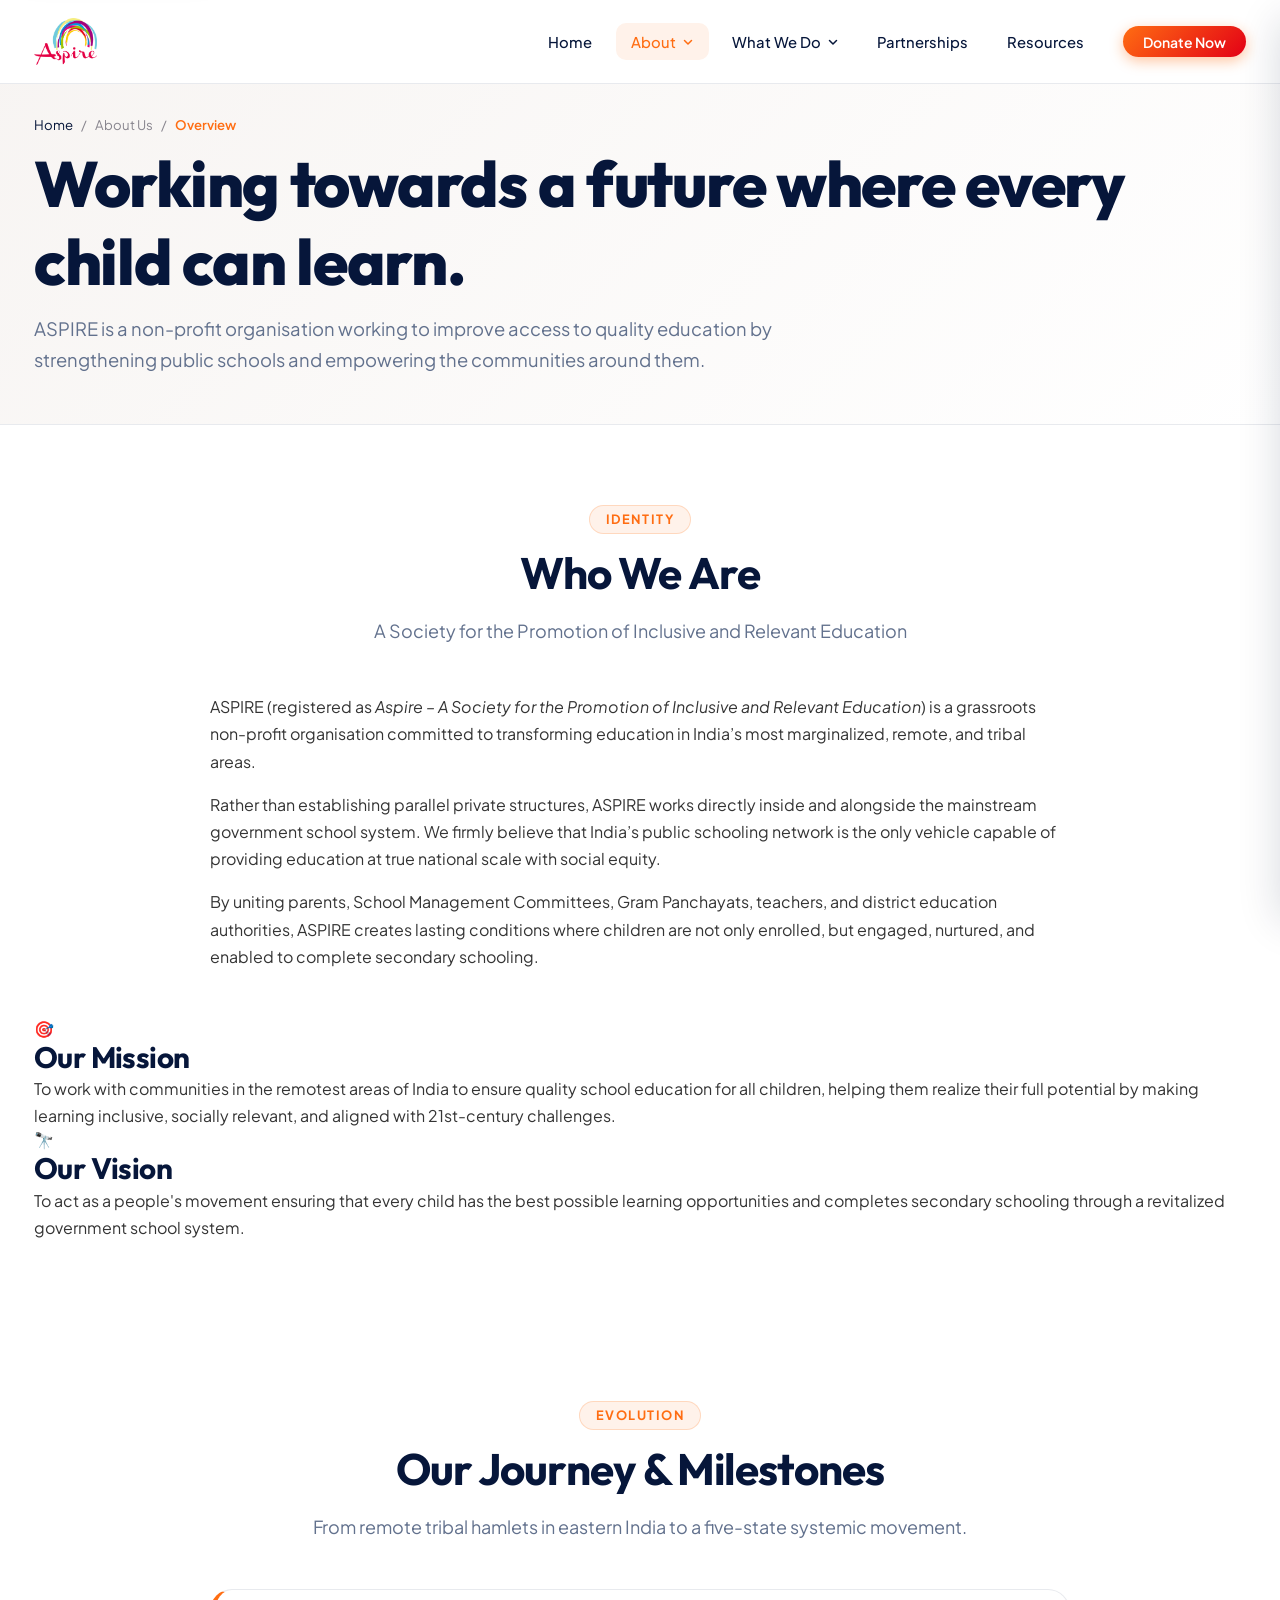
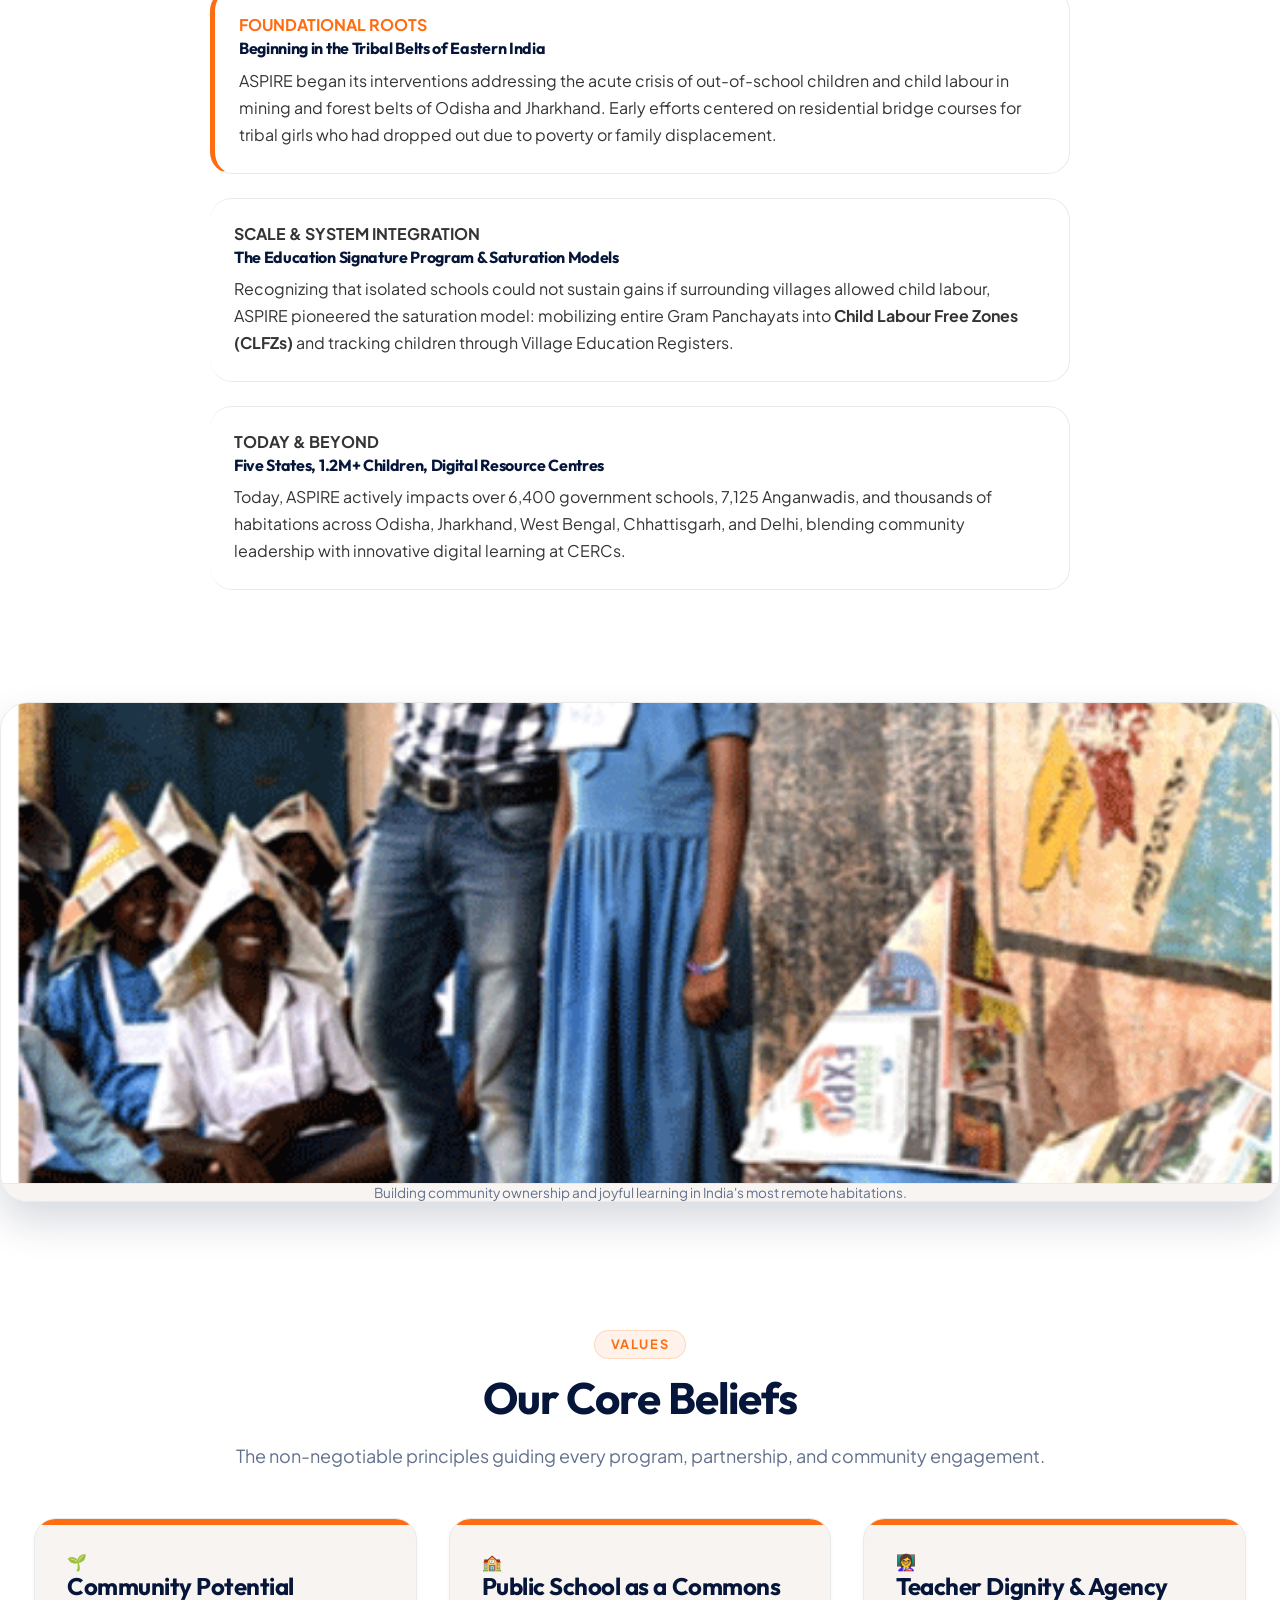
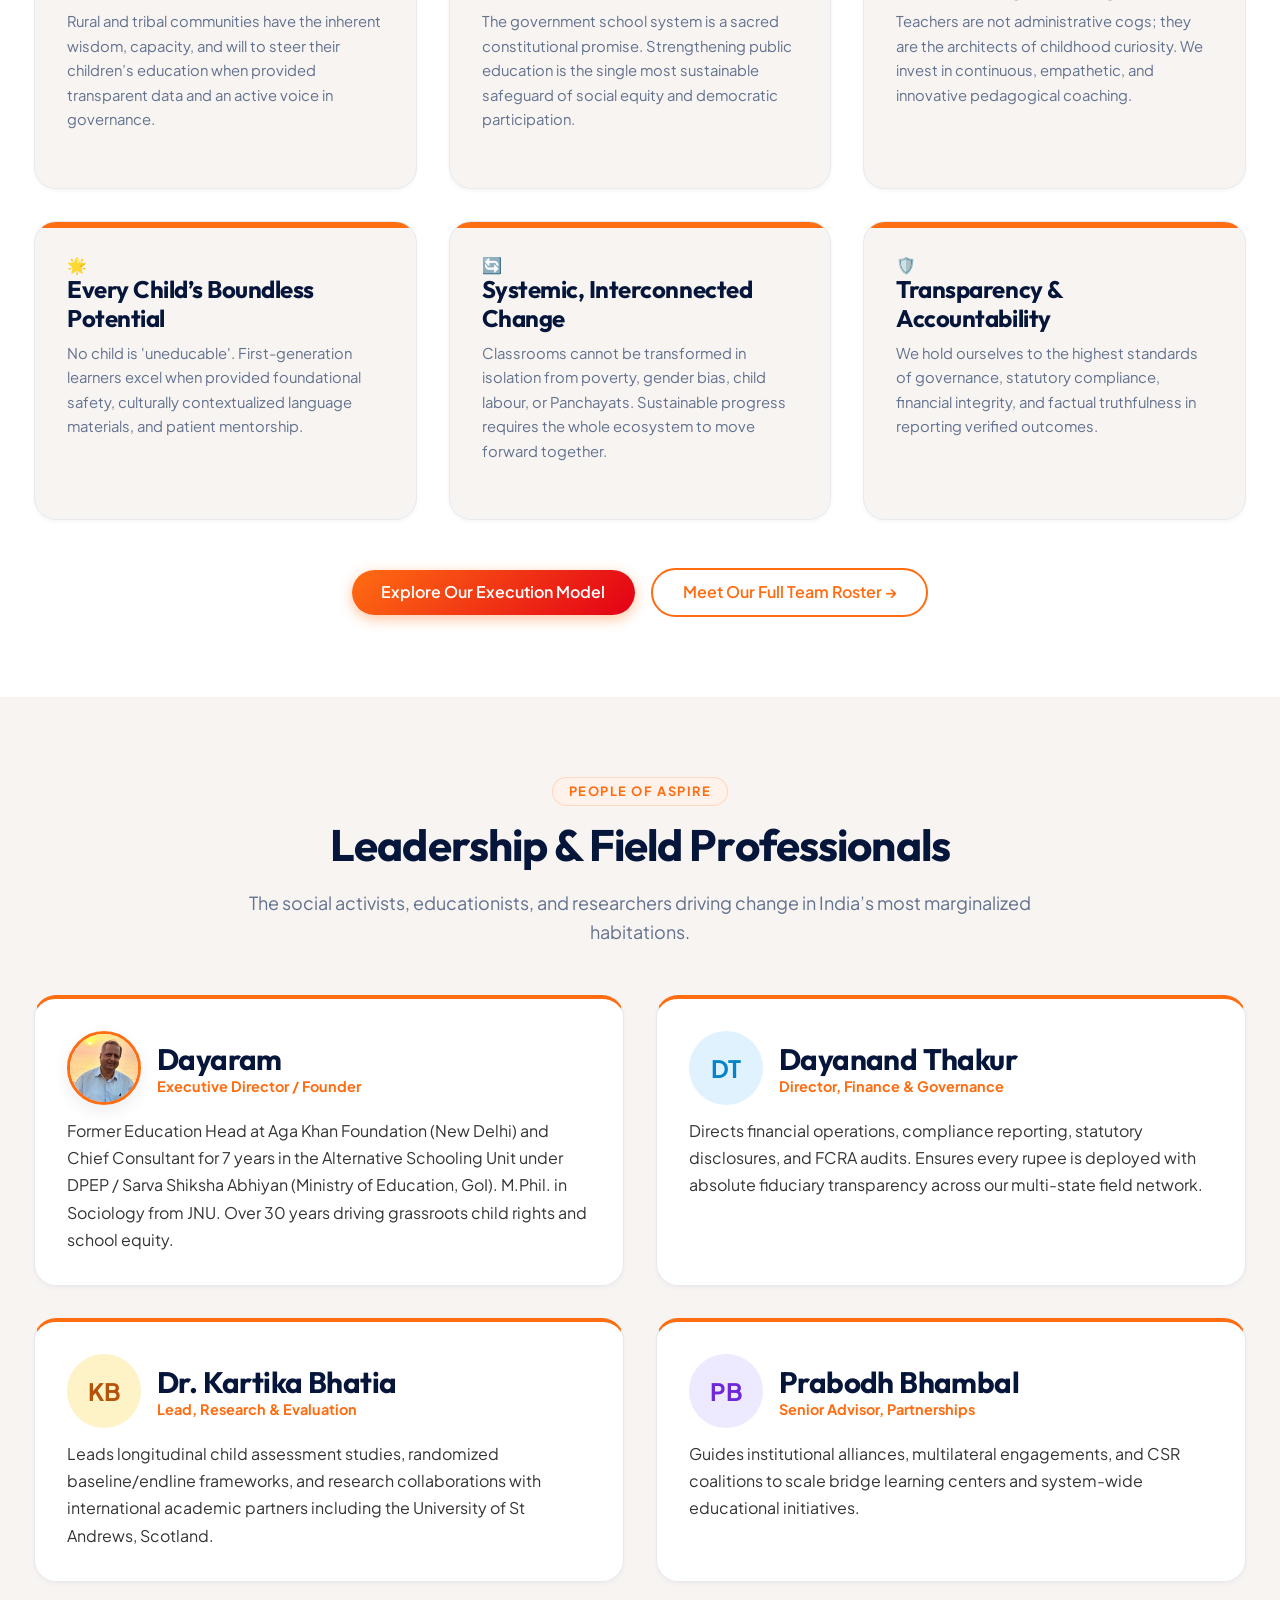
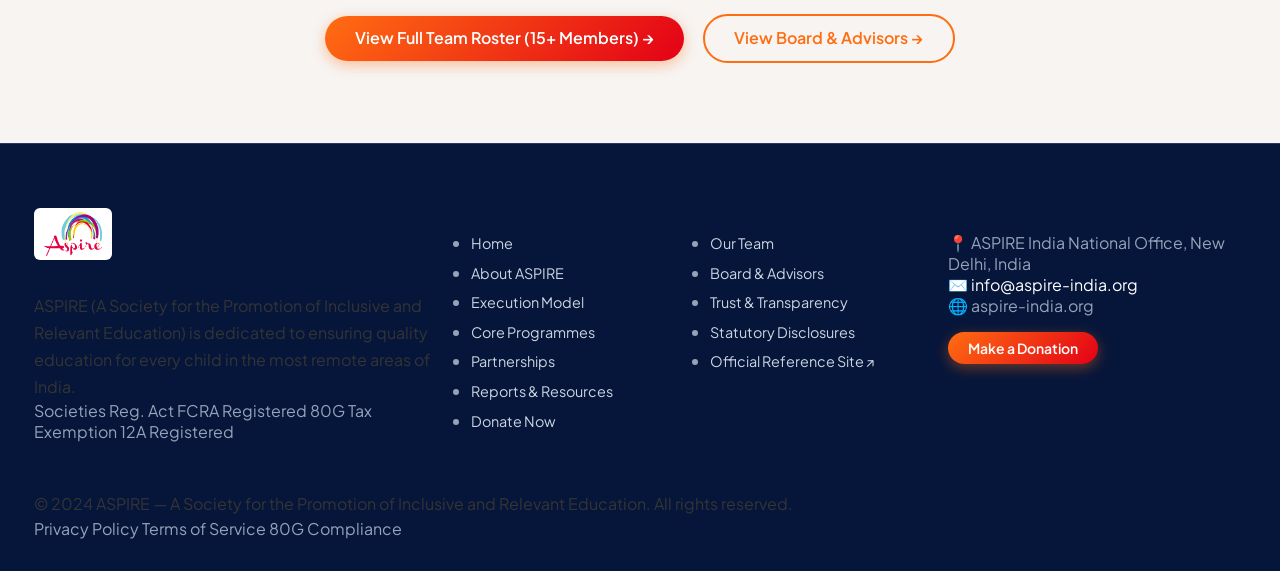
==== commit 07d341d5: "Add files via upload" ====
--- a/pages/about.html
+++ b/pages/about.html
@@ -8,7 +8,7 @@
   <link rel="preconnect" href="https://fonts.googleapis.com">
   <link rel="preconnect" href="https://fonts.gstatic.com" crossorigin>
   <link href="https://fonts.googleapis.com/css2?family=Newsreader:ital,opsz,wght@0,6..72,400;0,6..72,600;1,6..72,400;1,6..72,600&family=Outfit:wght@300;400;500;600;700;800;900&family=Plus+Jakarta+Sans:wght@300;400;500;600;700;800&display=swap" rel="stylesheet">
-  <link rel="stylesheet" href="../css/styles.css?v=3.5">
+  <link rel="stylesheet" href="../css/styles.css?v=5.0">
 </head>
 <body>
   <a href="#main-content" class="skip-to-content">Skip to main content</a>
@@ -28,7 +28,7 @@
           <!-- About Us Dropdown -->
           <li class="nav-item">
             <button class="nav-link nav-dropdown-toggle is-active" aria-expanded="false" aria-haspopup="true">
-              About Us
+              About
               <svg width="12" height="12" viewBox="0 0 12 12" fill="none" aria-hidden="true">
                 <path d="M2.5 4.5L6 8L9.5 4.5" stroke="currentColor" stroke-width="1.5" stroke-linecap="round" stroke-linejoin="round"/>
               </svg>
@@ -99,7 +99,7 @@
 
       <div class="mobile-nav-item">
         <button class="mobile-nav-link accordion-toggle" aria-expanded="false">
-          About Us
+          About
           <svg width="14" height="14" viewBox="0 0 12 12" fill="none" aria-hidden="true">
             <path d="M2.5 4.5L6 8L9.5 4.5" stroke="currentColor" stroke-width="1.5" stroke-linecap="round" stroke-linejoin="round"/>
           </svg>
@@ -341,7 +341,7 @@
           <!-- 1. Dayaram -->
           <article class="profile-card" style="border-top: 4px solid var(--brand-primary);">
             <div class="profile-header">
-              <img src="../images/amiya-behera.jpg" alt="Dayaram" class="profile-avatar-img">
+              <img src="../images/dayaram.jpg" alt="Dayaram - Executive Director &amp; Founder" class="profile-avatar-img" style="object-position: center top;">
               <div class="profile-info">
                 <h3>Dayaram</h3>
                 <div class="profile-role">Executive Director / Founder</div>
@@ -497,6 +497,6 @@
   </div>
 
   <button class="back-to-top" aria-label="Back to top">&uarr;</button>
-  <script src="../js/main.js?v=3.5" defer></script>
+  <script src="../js/main.js?v=5.0" defer></script>
 </body>
 </html>
--- a/css/styles.css
+++ b/css/styles.css
@@ -402,11 +402,15 @@
 .nav-list {
   display: flex;
   align-items: center;
+  list-style: none;
+  margin: 0;
+  padding: 0;
   gap: var(--space-2);
 }
 
 .nav-item {
   position: relative;
+  list-style: none;
 }
 
 .nav-link {
@@ -637,198 +641,363 @@
 }
 
 /* --------------------------------------------------------------------------
-   7. DYNAMIC SPLIT HERO WITH EMBEDDED SLIDESHOW & FULL CONTAINER WIDTH
+   7. FULL-SCREEN IMMERSIVE GLASSMORPHIC HERO WITH CINEMATIC ATMOSPHERE
    -------------------------------------------------------------------------- */
-.hero-immersive {
+.hero-immersive-fullscreen {
   position: relative;
-  min-height: 86vh;
-  display: flex;
-  align-items: center;
-  background: radial-gradient(circle at 75% 20%, rgba(255, 109, 18, 0.08) 0%, transparent 45%),
-              linear-gradient(135deg, #071530 0%, #0a1e45 60%, #0c2555 100%);
+  min-height: 100vh;
+  display: flex;
+  flex-direction: column;
+  justify-content: space-between;
+  padding-top: calc(var(--header-height) + 1.25rem);
+  padding-bottom: 1rem;
+  overflow: hidden;
   color: #ffffff;
-  padding-top: calc(var(--header-height) + var(--space-8));
-  padding-bottom: var(--space-12);
+}
+
+/* Background Full-Screen Slideshow */
+.hero-bg-slider {
+  position: absolute;
+  inset: 0;
+  width: 100%;
+  height: 100%;
+  z-index: 1;
   overflow: hidden;
 }
 
-.hero-overlay {
-  display: none;
-}
-
-.hero-split-grid {
+.hero-bg-slide {
+  position: absolute;
+  inset: 0;
+  width: 100%;
+  height: 100%;
+  background-size: cover;
+  background-position: center center;
+  background-repeat: no-repeat;
+  opacity: 0;
+  transform: scale(1.04);
+  transition: opacity 1.2s cubic-bezier(0.4, 0, 0.2, 1), transform 1.4s cubic-bezier(0.4, 0, 0.2, 1);
+  will-change: opacity, transform;
+}
+
+.hero-bg-slide.is-active {
+  opacity: 1;
+  transform: scale(1);
+}
+
+/* Multi-Layered Scrim & Atmospheric Gradient Mesh - Luminous & Unobstructed */
+.hero-scrim-overlay {
+  position: absolute;
+  inset: 0;
+  z-index: 2;
+  background: 
+    linear-gradient(90deg, 
+      rgba(6, 22, 58, 0.96) 0%, 
+      rgba(6, 22, 58, 0.88) 36%, 
+      rgba(6, 22, 58, 0.42) 62%, 
+      rgba(6, 22, 58, 0.08) 100%),
+    radial-gradient(circle at 80% 30%, rgba(255, 109, 18, 0.16) 0%, transparent 45%),
+    linear-gradient(180deg, rgba(6, 22, 58, 0.35) 0%, transparent 28%, rgba(6, 22, 58, 0.85) 100%);
+  pointer-events: none;
+}
+
+/* Standard Left & Right Carousel Slide Arrows */
+.hero-carousel-arrow {
+  position: absolute;
+  top: 48%;
+  transform: translateY(-50%);
+  width: 44px;
+  height: 44px;
+  border-radius: 50%;
+  background: rgba(6, 22, 58, 0.55);
+  backdrop-filter: blur(16px);
+  -webkit-backdrop-filter: blur(16px);
+  border: 1px solid rgba(255, 255, 255, 0.25);
+  color: #ffffff;
+  display: flex;
+  align-items: center;
+  justify-content: center;
+  cursor: pointer;
+  z-index: 10;
+  transition: all var(--transition-fast);
+  box-shadow: 0 8px 24px rgba(0, 0, 0, 0.3);
+  padding: 0;
+}
+
+.hero-carousel-arrow:hover {
+  background: var(--brand-primary);
+  border-color: var(--brand-primary);
+  transform: translateY(-50%) scale(1.08);
+  box-shadow: 0 10px 28px rgba(255, 109, 18, 0.5);
+  color: #ffffff;
+}
+
+.hero-carousel-prev {
+  left: 20px;
+}
+
+.hero-carousel-next {
+  right: 20px;
+}
+
+@media (max-width: 900px) {
+  .hero-carousel-arrow {
+    display: none;
+  }
+}
+
+/* Container Layout - Perfectly Balanced */
+.hero-container-layout {
+  position: relative;
+  z-index: 3;
   display: grid;
   grid-template-columns: 1fr;
-  gap: var(--space-10);
-  align-items: center;
-  position: relative;
-  z-index: 2;
+  gap: var(--space-6);
+  align-items: center;
+  flex: 1;
+  padding-top: var(--space-2);
 }
 
 @media (min-width: 1024px) {
-  .hero-split-grid {
-    grid-template-columns: 1.15fr 0.95fr;
-    gap: var(--space-12);
+  .hero-container-layout {
+    grid-template-columns: minmax(540px, 640px) 1fr;
+    gap: var(--space-8);
   }
 }
 
-.hero-content-wrap {
-  position: relative;
-  z-index: 2;
-}
-
+.hero-content-column {
+  max-width: 640px;
+}
+
+/* Movement Pill Badge */
 .hero-pill-badge {
   display: inline-flex;
   align-items: center;
-  gap: 0.6rem;
-  background: rgba(255, 109, 18, 0.15);
-  border: 1px solid rgba(255, 109, 18, 0.5);
+  gap: 0.5rem;
+  background: rgba(255, 255, 255, 0.1);
+  border: 1px solid rgba(255, 255, 255, 0.24);
   color: #ffffff;
-  padding: 0.45rem 1.25rem;
+  padding: 0.35rem 1rem;
   border-radius: var(--radius-full);
-  font-size: 0.825rem;
+  font-size: 0.76rem;
   font-weight: 700;
   text-transform: uppercase;
-  letter-spacing: 0.08em;
-  margin-bottom: var(--space-6);
-  backdrop-filter: blur(12px);
+  letter-spacing: 0.07em;
+  margin-bottom: 0.85rem;
+  backdrop-filter: blur(16px);
+  -webkit-backdrop-filter: blur(16px);
+  box-shadow: 0 4px 18px rgba(0, 0, 0, 0.15);
 }
 
 .hero-pill-badge span.pulse-dot {
-  width: 8px;
-  height: 8px;
+  width: 7px;
+  height: 7px;
   background: #ff6d12;
   border-radius: 50%;
   box-shadow: 0 0 10px #ff6d12;
   animation: pulse 1.8s infinite;
 }
 
-@keyframes pulse {
-  0% { transform: scale(0.9); opacity: 0.8; }
-  50% { transform: scale(1.3); opacity: 1; }
-  100% { transform: scale(0.9); opacity: 0.8; }
-}
-
+/* Headline: Bold Modern Geometric Hierarchy */
 .hero-title-main {
+  font-family: var(--font-heading);
+  font-size: clamp(2rem, 3.4vw, 3.25rem);
+  font-weight: 800;
+  line-height: 1.14;
+  letter-spacing: -0.025em;
   color: #ffffff;
-  font-family: var(--font-serif);
-  font-size: clamp(2.3rem, 4.4vw + 0.8rem, 3.9rem);
-  line-height: 1.18;
-  margin-bottom: var(--space-5);
-  font-weight: 700;
-  letter-spacing: -0.02em;
-}
-
-.hero-title-main span.highlight {
-  color: var(--brand-gold);
-  font-style: italic;
-  font-weight: 700;
-}
-
+  margin-bottom: 0.75rem;
+}
+
+.hero-title-highlight {
+  display: inline-block;
+  background: linear-gradient(135deg, #ffc043 0%, #ff6d12 100%);
+  -webkit-background-clip: text;
+  -webkit-text-fill-color: transparent;
+  filter: drop-shadow(0 2px 14px rgba(255, 109, 18, 0.4));
+}
+
+/* Lead Narrative */
 .hero-lead-narrative {
-  font-size: clamp(1.05rem, 1.3vw + 0.4rem, 1.25rem);
-  line-height: 1.7;
+  font-size: clamp(0.95rem, 1.05vw, 1.1rem);
+  line-height: 1.55;
+  color: rgba(241, 245, 249, 0.95);
+  margin-bottom: 0.85rem;
+  max-width: 600px;
+  font-weight: 400;
+}
+
+/* Core Difference Glassmorphic Chip */
+.hero-difference-chip {
+  display: flex;
+  align-items: flex-start;
+  gap: 10px;
+  background: rgba(255, 255, 255, 0.08);
+  backdrop-filter: blur(18px);
+  -webkit-backdrop-filter: blur(18px);
+  border: 1px solid rgba(255, 255, 255, 0.16);
+  border-left: 4px solid var(--brand-primary);
+  border-radius: var(--radius-lg);
+  padding: 0.65rem 1rem;
+  margin-bottom: 1rem;
+  max-width: 600px;
+  box-shadow: 0 8px 24px rgba(0, 0, 0, 0.12);
+}
+
+.hero-difference-chip .chip-sparkle {
+  font-size: 1.05rem;
+  line-height: 1.2;
+}
+
+.hero-difference-chip .chip-text {
+  font-size: 0.875rem;
+  line-height: 1.48;
   color: rgba(255, 255, 255, 0.92);
-  margin-bottom: var(--space-8);
-  max-width: 640px;
-}
-
-.hero-lead-narrative strong {
+  margin: 0;
+}
+
+.hero-difference-chip strong {
   color: #ffffff;
   font-weight: 700;
 }
 
-.hero-actions {
+/* Actions Row */
+.hero-actions-row {
   display: flex;
   flex-wrap: wrap;
-  gap: var(--space-4);
-  align-items: center;
-  margin-bottom: var(--space-10);
-}
-
-/* Interactive Story Slide Showcase with Glassmorphism */
-.hero-slideshow-card {
+  gap: 0.75rem;
+  align-items: center;
+  margin-bottom: 0;
+}
+
+.btn-primary.hero-btn-donate {
+  background: linear-gradient(135deg, #ff6d12 0%, #ff4b00 100%);
+  border-radius: var(--radius-full);
+  padding: 0.8rem 1.8rem;
+  font-size: 0.985rem;
+  font-weight: 700;
+  box-shadow: 0 10px 28px rgba(255, 109, 18, 0.45);
+  transition: all var(--transition-normal);
+  color: #ffffff;
+  display: inline-flex;
+  align-items: center;
+  justify-content: center;
+  border: none;
+}
+
+.btn-primary.hero-btn-donate:hover {
+  transform: translateY(-2px);
+  box-shadow: 0 14px 34px rgba(255, 109, 18, 0.6);
+  background: linear-gradient(135deg, #ff7e2e 0%, #ff5d12 100%);
+}
+
+.btn-glass-hero {
+  display: inline-flex;
+  align-items: center;
+  justify-content: center;
+  background: rgba(255, 255, 255, 0.12);
+  backdrop-filter: blur(16px);
+  -webkit-backdrop-filter: blur(16px);
+  border: 1px solid rgba(255, 255, 255, 0.35);
+  color: #ffffff;
+  border-radius: var(--radius-full);
+  padding: 0.8rem 1.6rem;
+  font-size: 0.95rem;
+  font-weight: 600;
+  transition: all var(--transition-normal);
+  text-decoration: none;
+}
+
+.btn-glass-hero:hover {
+  background: rgba(255, 255, 255, 0.22);
+  border-color: rgba(255, 255, 255, 0.6);
+  transform: translateY(-2px);
+  color: #ffffff;
+}
+
+.hero-stage-open {
+  min-height: 20px;
+}
+
+/* Bottom Zone: Single-Line Narrative Strip + Concise Impact Numbers Dock */
+.hero-bottom-zone {
   position: relative;
-  background: rgba(255, 255, 255, 0.08);
-  border: 1px solid rgba(255, 255, 255, 0.18);
-  border-radius: var(--radius-3xl);
-  padding: var(--space-4);
-  backdrop-filter: blur(20px);
-  -webkit-backdrop-filter: blur(20px);
-  box-shadow: 0 30px 60px -15px rgba(0, 0, 0, 0.45);
-}
-
-.hero-slide-viewport {
-  position: relative;
-  width: 100%;
-  height: 380px;
-  border-radius: var(--radius-xl);
+  z-index: 3;
+  margin-top: 0.85rem;
+  display: flex;
+  flex-direction: column;
+  gap: 0.5rem;
+  max-width: 820px;
+}
+
+/* Slim Slide Narrative One-Liner with Dot Selector */
+.hero-caption-strip {
+  display: flex;
+  align-items: center;
+  justify-content: space-between;
+  gap: 0.85rem;
+  background: rgba(6, 22, 58, 0.55);
+  backdrop-filter: blur(18px);
+  -webkit-backdrop-filter: blur(18px);
+  border: 1px solid rgba(255, 255, 255, 0.16);
+  border-radius: var(--radius-full);
+  padding: 0.35rem 1.15rem;
+  box-shadow: 0 6px 20px rgba(0, 0, 0, 0.2);
+}
+
+.caption-text-group {
+  display: flex;
+  align-items: center;
+  gap: 8px;
+  font-size: 0.785rem;
+  color: rgba(255, 255, 255, 0.92);
   overflow: hidden;
-}
-
-.hero-slide-item {
-  position: absolute;
-  inset: 0;
-  opacity: 0;
-  visibility: hidden;
-  transition: opacity 0.8s ease, transform 0.8s ease;
-  transform: scale(1.04);
-}
-
-.hero-slide-item.is-active {
-  opacity: 1;
-  visibility: visible;
-  transform: scale(1);
-}
-
-.hero-slide-item img {
-  width: 100%;
-  height: 100%;
-  object-fit: cover;
-}
-
-.hero-slide-caption {
-  position: absolute;
-  bottom: 0;
-  left: 0;
-  right: 0;
-  padding: var(--space-6) var(--space-6) var(--space-4);
-  background: linear-gradient(to top, rgba(6, 22, 58, 0.95) 0%, rgba(6, 22, 58, 0.7) 60%, transparent 100%);
-  color: #ffffff;
-}
-
-.hero-slide-caption .slide-tag {
-  font-size: 0.75rem;
+  white-space: nowrap;
+  text-overflow: ellipsis;
+  min-width: 0;
+}
+
+.caption-live-dot {
+  width: 6px;
+  height: 6px;
+  background: var(--brand-gold);
+  border-radius: 50%;
+  box-shadow: 0 0 8px var(--brand-gold);
+  flex-shrink: 0;
+  animation: pulse 1.8s infinite;
+}
+
+.caption-location {
   font-weight: 700;
+  color: var(--brand-gold);
+  letter-spacing: 0.04em;
   text-transform: uppercase;
-  letter-spacing: 0.06em;
-  color: var(--brand-primary);
-  margin-bottom: 4px;
-  display: block;
-}
-
-.hero-slide-caption .slide-text {
-  font-size: 0.925rem;
-  line-height: 1.45;
-  color: rgba(255, 255, 255, 0.95);
-  margin-bottom: 0;
-}
-
-.hero-slide-controls {
-  display: flex;
-  align-items: center;
-  justify-content: space-between;
-  padding: var(--space-3) var(--space-2) 0;
-}
-
-.hero-slide-dots {
-  display: flex;
-  gap: 8px;
-}
-
-.hero-dot-btn {
-  width: 10px;
-  height: 10px;
+  font-size: 0.725rem;
+  flex-shrink: 0;
+}
+
+.caption-divider {
+  color: rgba(255, 255, 255, 0.4);
+  flex-shrink: 0;
+}
+
+.caption-narrative {
+  color: rgba(255, 255, 255, 0.92);
+  font-weight: 400;
+  overflow: hidden;
+  text-overflow: ellipsis;
+  white-space: nowrap;
+}
+
+.caption-dots-group {
+  display: flex;
+  align-items: center;
+  gap: 6px;
+  flex-shrink: 0;
+}
+
+.scene-dot {
+  width: 8px;
+  height: 8px;
   border-radius: 50%;
   background: rgba(255, 255, 255, 0.3);
   border: none;
@@ -837,64 +1006,69 @@
   padding: 0;
 }
 
-.hero-dot-btn.is-active {
-  width: 28px;
+.scene-dot.is-active {
+  width: 20px;
   border-radius: var(--radius-full);
   background: var(--brand-primary);
 }
 
-.hero-slide-nav-btns {
-  display: flex;
-  gap: 8px;
-}
-
-.hero-nav-arrow {
-  width: 32px;
-  height: 32px;
-  border-radius: 50%;
-  background: rgba(255, 255, 255, 0.12);
-  border: 1px solid rgba(255, 255, 255, 0.2);
-  color: #ffffff;
-  display: flex;
-  align-items: center;
-  justify-content: center;
-  cursor: pointer;
-  transition: all var(--transition-fast);
-}
-
-.hero-nav-arrow:hover {
-  background: var(--brand-primary);
-  border-color: var(--brand-primary);
-}
-
-/* Stat Ribbon on Hero */
-.hero-stat-ribbon {
+/* Concise Small-Box Glassmorphic Impact Dock (Early Version Styling) */
+.hero-glass-dock {
   display: grid;
   grid-template-columns: repeat(2, 1fr);
-  gap: var(--space-4);
-  margin-top: var(--space-8);
-  padding-top: var(--space-6);
-  border-top: 1px solid rgba(255, 255, 255, 0.18);
-}
-
-@media (min-width: 640px) {
-  .hero-stat-ribbon {
-    grid-template-columns: repeat(4, 1fr);
+  gap: 0.5rem;
+  background: rgba(6, 22, 58, 0.55);
+  backdrop-filter: blur(20px);
+  -webkit-backdrop-filter: blur(20px);
+  border: 1px solid rgba(255, 255, 255, 0.16);
+  border-radius: var(--radius-xl);
+  padding: 0.5rem 1rem;
+  box-shadow: 0 8px 24px rgba(0, 0, 0, 0.25);
+}
+
+@media (min-width: 768px) {
+  .hero-glass-dock {
+    grid-template-columns: 1fr auto 1fr auto 1fr auto 1fr;
+    align-items: center;
+    padding: 0.45rem 1.25rem;
+    gap: 0;
   }
 }
 
-.hero-ribbon-item .ribbon-num {
-  font-size: 1.85rem;
+.hero-dock-item {
+  text-align: center;
+  padding: 0.2rem 0.5rem;
+}
+
+.dock-number {
+  font-family: var(--font-heading);
+  font-size: 1.25rem;
   font-weight: 800;
   color: var(--brand-gold);
-  line-height: 1;
-  margin-bottom: 4px;
-}
-
-.hero-ribbon-item .ribbon-label {
-  font-size: 0.8rem;
+  line-height: 1.1;
+  margin-bottom: 2px;
+  letter-spacing: -0.01em;
+}
+
+.dock-label {
+  font-size: 0.7rem;
   color: rgba(255, 255, 255, 0.85);
-  line-height: 1.35;
+  line-height: 1.25;
+  font-weight: 500;
+}
+
+.hero-dock-divider {
+  display: none;
+}
+
+@media (min-width: 768px) {
+  .hero-dock-divider {
+    display: block;
+    width: 1px;
+    height: 28px;
+    background: rgba(255, 255, 255, 0.16);
+    margin: 0 0.5rem;
+  }
 }
 
 /* --------------------------------------------------------------------------
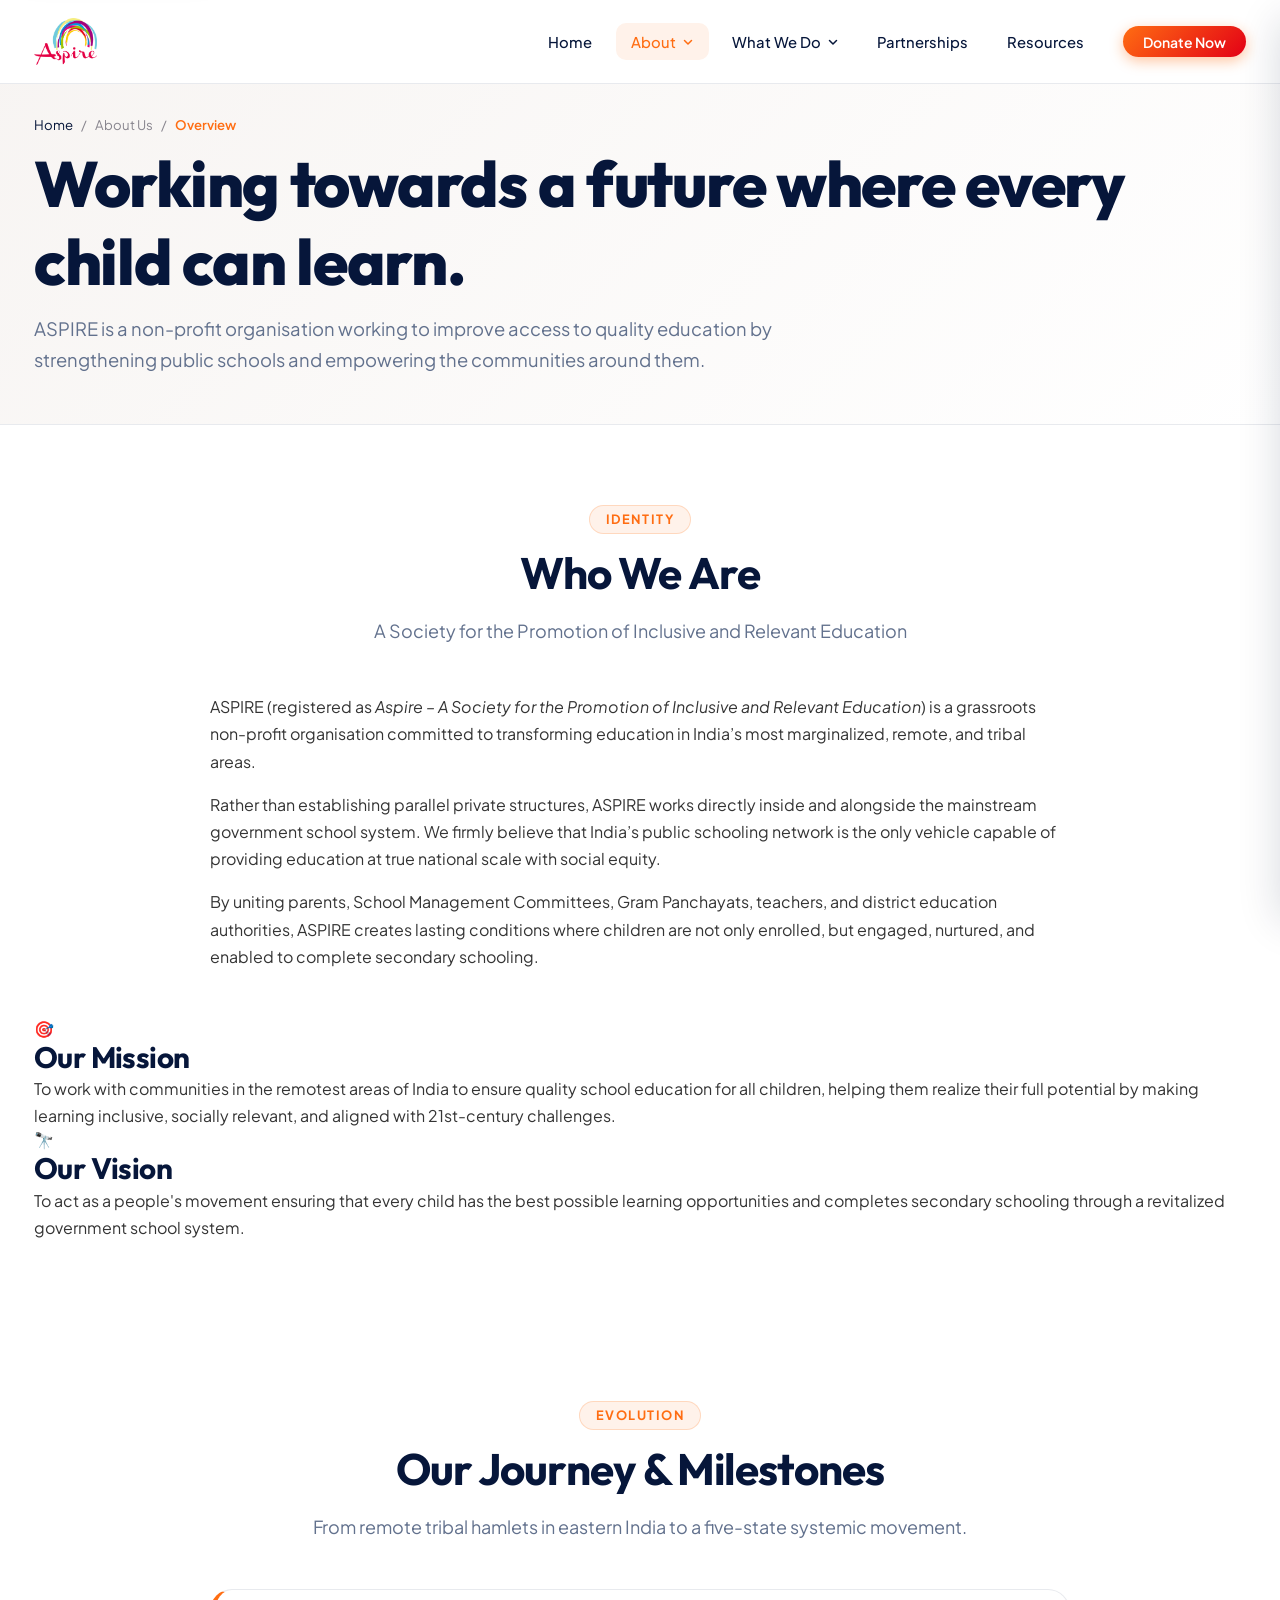
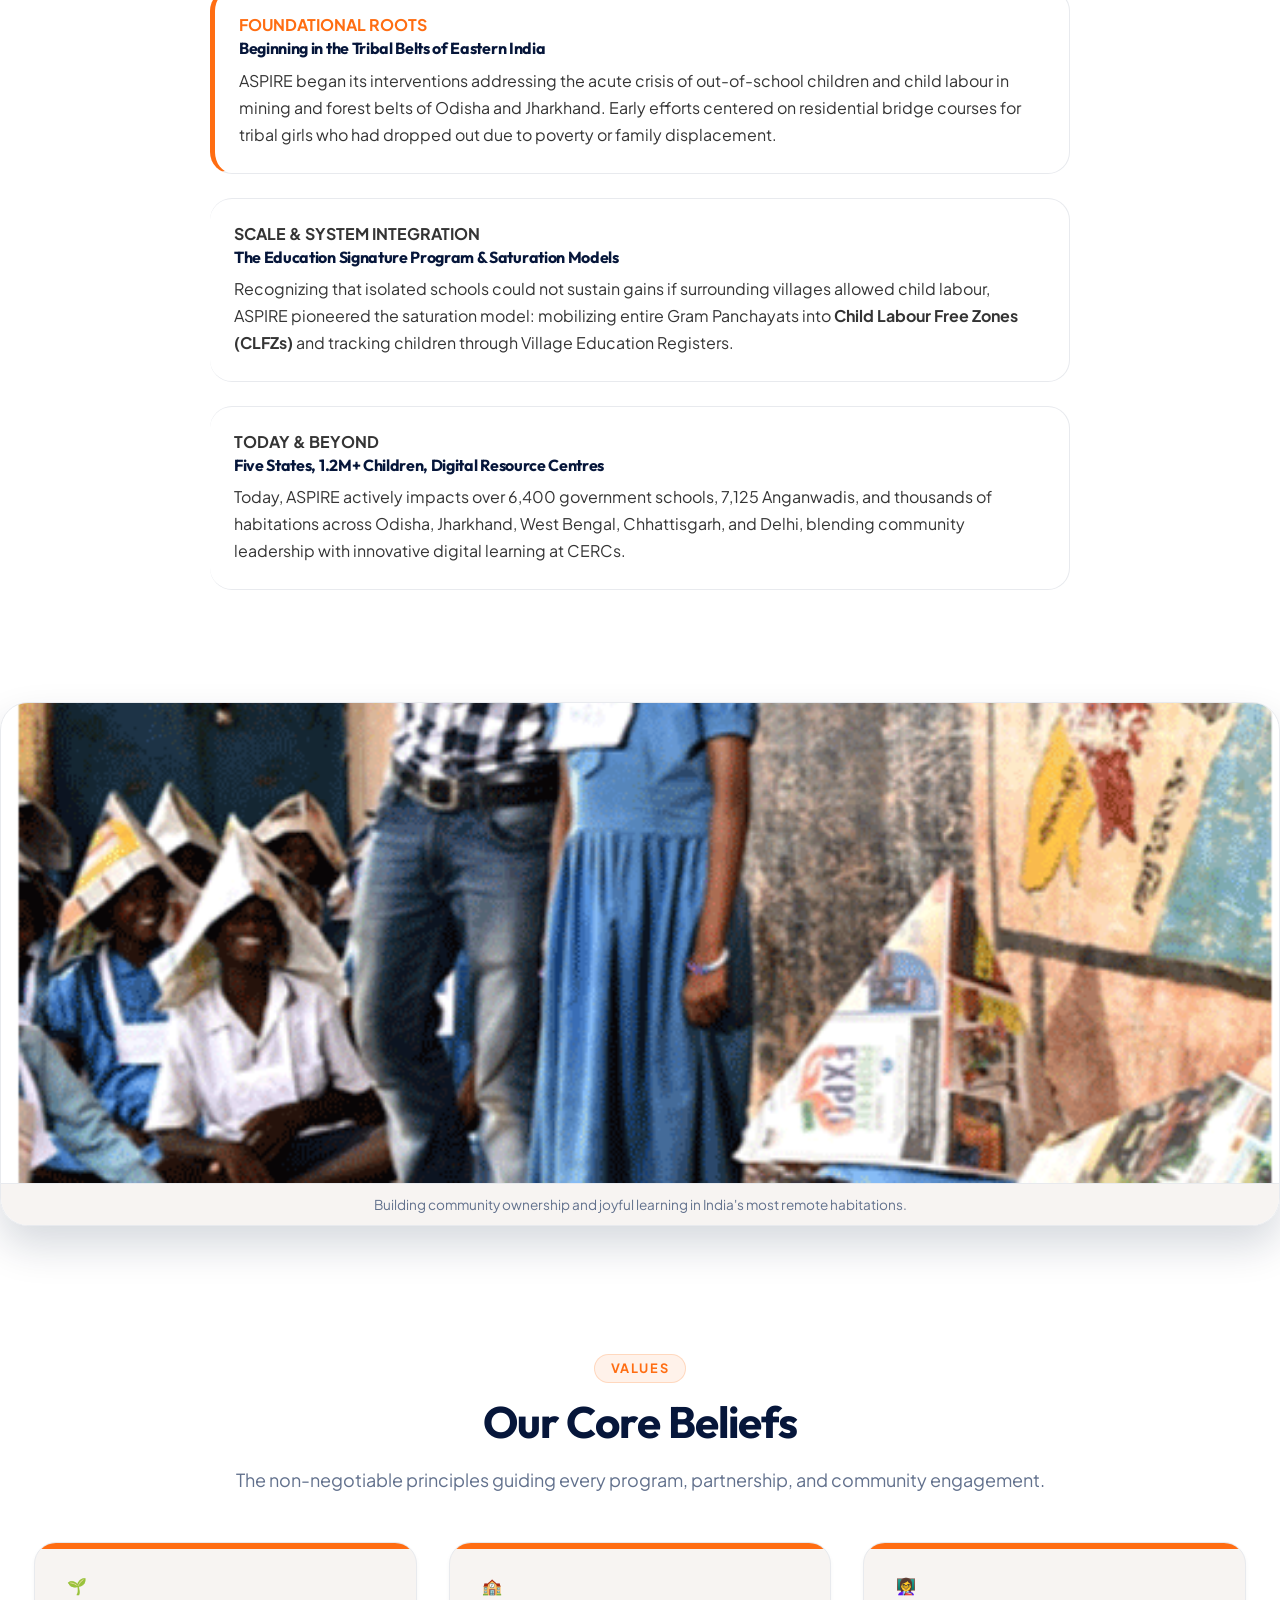
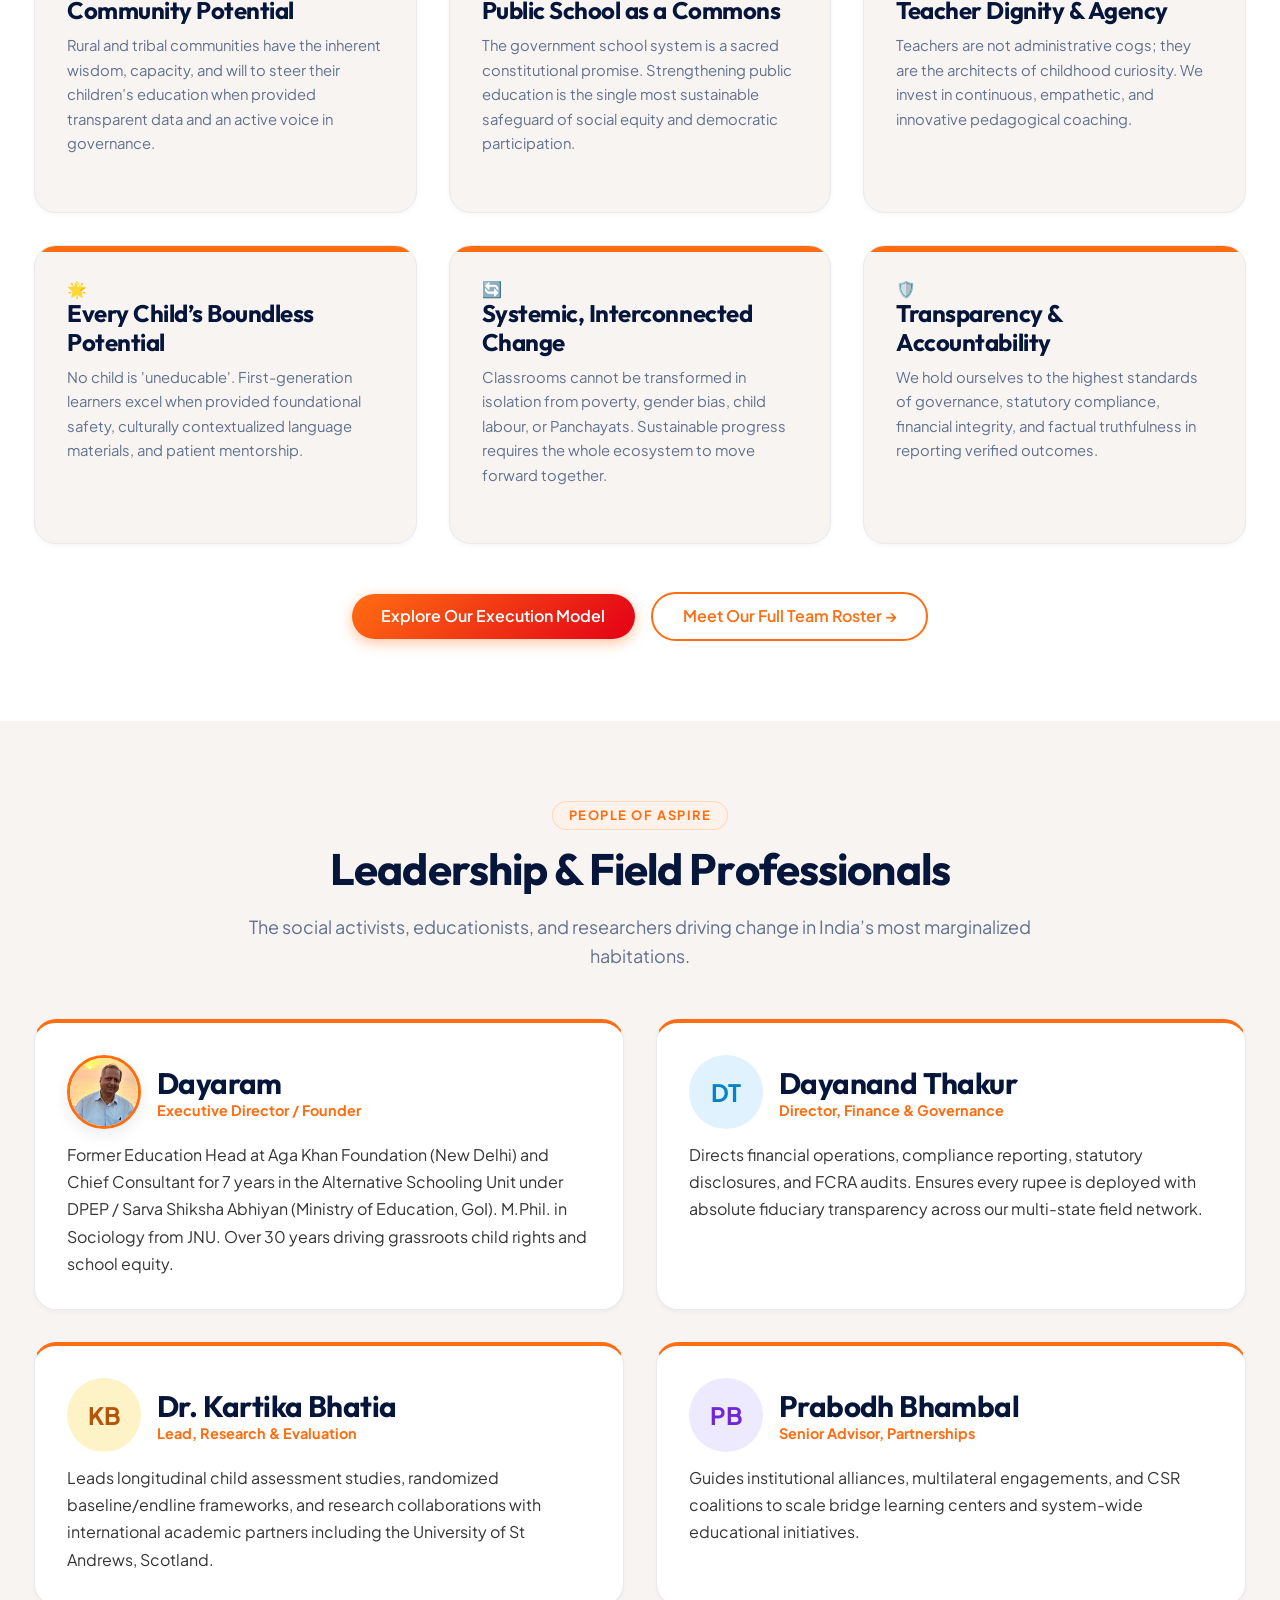
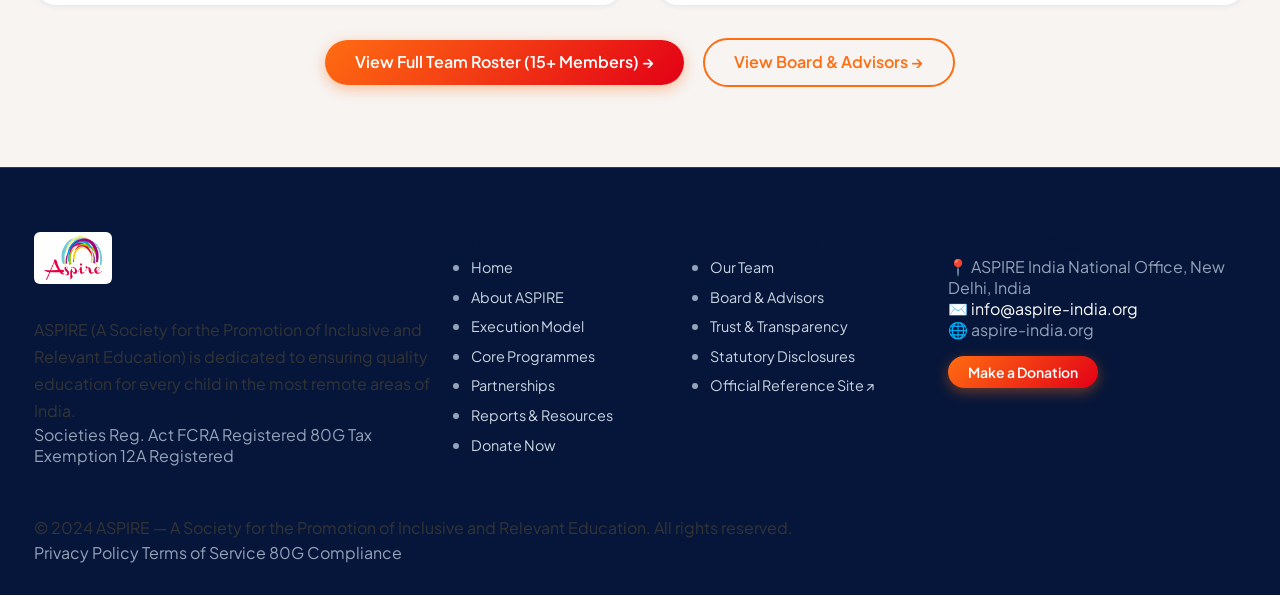
==== commit ba89eca9: "Add files via upload" ====
--- a/pages/about.html
+++ b/pages/about.html
@@ -8,7 +8,7 @@
   <link rel="preconnect" href="https://fonts.googleapis.com">
   <link rel="preconnect" href="https://fonts.gstatic.com" crossorigin>
   <link href="https://fonts.googleapis.com/css2?family=Newsreader:ital,opsz,wght@0,6..72,400;0,6..72,600;1,6..72,400;1,6..72,600&family=Outfit:wght@300;400;500;600;700;800;900&family=Plus+Jakarta+Sans:wght@300;400;500;600;700;800&display=swap" rel="stylesheet">
-  <link rel="stylesheet" href="../css/styles.css?v=5.0">
+  <link rel="stylesheet" href="../css/styles.css?v=5.9">
 </head>
 <body>
   <a href="#main-content" class="skip-to-content">Skip to main content</a>
@@ -497,6 +497,6 @@
   </div>
 
   <button class="back-to-top" aria-label="Back to top">&uarr;</button>
-  <script src="../js/main.js?v=5.0" defer></script>
+  <script src="../js/main.js?v=5.9" defer></script>
 </body>
 </html>
--- a/css/styles.css
+++ b/css/styles.css
@@ -78,11 +78,16 @@
   --space-2: 0.5rem;
   --space-3: 0.75rem;
   --space-4: 1rem;
+  --space-5: 1.25rem;
   --space-6: 1.5rem;
+  --space-7: 1.75rem;
   --space-8: 2rem;
+  --space-9: 2.25rem;
   --space-10: 2.5rem;
   --space-12: 3rem;
+  --space-14: 3.5rem;
   --space-16: 4rem;
+  --space-18: 4.5rem;
   --space-20: 5rem;
   --space-24: 6rem;
 
@@ -120,6 +125,7 @@
   color: var(--text-dark);
   background-color: var(--bg-page);
   scroll-behavior: smooth;
+  overflow-x: hidden;
   -webkit-font-smoothing: antialiased;
 }
 
@@ -531,6 +537,7 @@
   width: 34px;
   height: 34px;
   background: transparent;
+  border: none;
   padding: 4px;
   cursor: pointer;
   z-index: 1001;
@@ -754,18 +761,22 @@
   gap: var(--space-6);
   align-items: center;
   flex: 1;
-  padding-top: var(--space-2);
+  padding-top: clamp(1.75rem, 4.5vh, 3.25rem);
+  padding-bottom: clamp(1.5rem, 4vh, 2.5rem);
 }
 
 @media (min-width: 1024px) {
   .hero-container-layout {
-    grid-template-columns: minmax(540px, 640px) 1fr;
+    grid-template-columns: minmax(520px, 610px) 1fr;
     gap: var(--space-8);
   }
 }
 
 .hero-content-column {
-  max-width: 640px;
+  max-width: 600px;
+  display: flex;
+  flex-direction: column;
+  align-items: flex-start;
 }
 
 /* Movement Pill Badge */
@@ -776,13 +787,13 @@
   background: rgba(255, 255, 255, 0.1);
   border: 1px solid rgba(255, 255, 255, 0.24);
   color: #ffffff;
-  padding: 0.35rem 1rem;
+  padding: 0.42rem 1.05rem;
   border-radius: var(--radius-full);
-  font-size: 0.76rem;
+  font-size: 0.74rem;
   font-weight: 700;
   text-transform: uppercase;
-  letter-spacing: 0.07em;
-  margin-bottom: 0.85rem;
+  letter-spacing: 0.08em;
+  margin-bottom: 1.5rem;
   backdrop-filter: blur(16px);
   -webkit-backdrop-filter: blur(16px);
   box-shadow: 0 4px 18px rgba(0, 0, 0, 0.15);
@@ -800,12 +811,12 @@
 /* Headline: Bold Modern Geometric Hierarchy */
 .hero-title-main {
   font-family: var(--font-heading);
-  font-size: clamp(2rem, 3.4vw, 3.25rem);
+  font-size: clamp(2.15rem, 3.6vw, 3.45rem);
   font-weight: 800;
-  line-height: 1.14;
+  line-height: 1.15;
   letter-spacing: -0.025em;
   color: #ffffff;
-  margin-bottom: 0.75rem;
+  margin-bottom: 1.35rem;
 }
 
 .hero-title-highlight {
@@ -818,11 +829,11 @@
 
 /* Lead Narrative */
 .hero-lead-narrative {
-  font-size: clamp(0.95rem, 1.05vw, 1.1rem);
-  line-height: 1.55;
-  color: rgba(241, 245, 249, 0.95);
-  margin-bottom: 0.85rem;
-  max-width: 600px;
+  font-size: clamp(1rem, 1.12vw, 1.14rem);
+  line-height: 1.68;
+  color: rgba(241, 245, 249, 0.94);
+  margin-bottom: 2.1rem;
+  max-width: 520px;
   font-weight: 400;
 }
 
@@ -1081,9 +1092,9 @@
 
 .donate-hover-badge {
   position: absolute;
-  bottom: calc(100% + 12px);
+  top: calc(100% + 12px);
   left: 50%;
-  transform: translateX(-50%) translateY(8px);
+  transform: translateX(-50%) translateY(-6px);
   opacity: 0;
   pointer-events: none;
   background: #ffffff;
@@ -1105,11 +1116,11 @@
 .donate-hover-badge::after {
   content: '';
   position: absolute;
-  top: 100%;
+  bottom: 100%;
   left: 50%;
   transform: translateX(-50%);
   border: 6px solid transparent;
-  border-top-color: #ffffff;
+  border-bottom-color: #ffffff;
 }
 
 .donate-hover-badge img.child-avatar {
@@ -1127,33 +1138,32 @@
 }
 
 /* --------------------------------------------------------------------------
-   8. CORE USP: WHY ASPIRE IS DIFFERENT (SYSTEMIC VS ISOLATED)
+   8. CORE USP: WHY ASPIRE IS DIFFERENT (VISUAL HIERARCHY + INTERACTIVE NODES)
    -------------------------------------------------------------------------- */
 .usp-section {
   background: #ffffff;
-  padding: var(--space-20) 0;
+  padding: var(--space-16) 0;
   border-bottom: 1px solid var(--border-light);
 }
 
 .usp-comparison-grid {
   display: grid;
   grid-template-columns: 1fr;
-  gap: var(--space-8);
-  margin-top: var(--space-12);
-}
-
-@media (min-width: 900px) {
+  gap: var(--space-6);
+  margin-top: var(--space-8);
+  align-items: stretch;
+}
+
+@media (min-width: 960px) {
   .usp-comparison-grid {
-    grid-template-columns: 1fr 1.25fr;
+    grid-template-columns: 1fr 1.08fr;
     gap: var(--space-8);
   }
 }
 
 .usp-card-isolated {
-  background: rgba(255, 255, 255, 0.7);
-  backdrop-filter: blur(14px);
-  -webkit-backdrop-filter: blur(14px);
-  border: 1px solid rgba(203, 213, 225, 0.6);
+  background: var(--bg-warm);
+  border: 1px solid var(--border-light);
   border-radius: var(--radius-2xl);
   padding: var(--space-8);
   display: flex;
@@ -1161,80 +1171,400 @@
   box-shadow: 0 10px 25px rgba(6, 22, 58, 0.03);
 }
 
+.usp-card-top {
+  margin-bottom: var(--space-6);
+}
+
 .usp-card-isolated .usp-tag {
   color: var(--text-muted);
-  font-size: 0.8rem;
+  font-size: 0.78rem;
   font-weight: 700;
   text-transform: uppercase;
   letter-spacing: 0.06em;
-  margin-bottom: var(--space-3);
-  display: flex;
+  margin-bottom: var(--space-2);
+  display: inline-flex;
   align-items: center;
   gap: 6px;
 }
 
-.usp-card-isolated h3 {
+.usp-big-stat {
+  font-family: var(--font-heading);
+  font-size: clamp(2.1rem, 3.2vw, 2.85rem);
+  font-weight: 800;
+  line-height: 1.05;
+  color: var(--brand-gold);
+  letter-spacing: -0.02em;
+  margin-bottom: 4px;
+}
+
+.usp-big-stat.muted-stat {
+  color: #64748b;
+}
+
+.usp-stat-caption {
+  font-size: 0.95rem;
+  font-weight: 600;
+  color: var(--text-secondary);
+}
+
+.usp-stat-caption.light-caption {
+  color: rgba(255, 255, 255, 0.88);
+}
+
+.usp-visual-list {
+  list-style: none;
+  padding: 0;
+  margin: 0 0 var(--space-6) 0;
+  display: flex;
+  flex-direction: column;
+  gap: var(--space-4);
+  flex: 1;
+}
+
+.usp-visual-list li {
+  display: flex;
+  align-items: flex-start;
+  gap: 12px;
+  background: rgba(255, 255, 255, 0.85);
+  border: 1px solid rgba(203, 213, 225, 0.55);
+  padding: 0.75rem 1rem;
+  border-radius: var(--radius-lg);
+}
+
+.usp-list-icon {
   font-size: 1.35rem;
+  line-height: 1;
+  flex-shrink: 0;
+  margin-top: 2px;
+}
+
+.usp-visual-list strong {
+  display: block;
+  font-size: 0.925rem;
   color: var(--brand-navy);
-  margin-bottom: var(--space-3);
-}
-
-.usp-card-isolated p {
-  font-size: 0.925rem;
-  line-height: 1.65;
+  margin-bottom: 2px;
+}
+
+.usp-visual-list span {
+  display: block;
+  font-size: 0.825rem;
   color: var(--text-secondary);
-}
-
+  line-height: 1.4;
+}
+
+/* Mirrored Proof List inside Dark Systemic Card */
+.usp-systemic-list {
+  flex: 1;
+  gap: 0.85rem;
+  margin-bottom: var(--space-6);
+}
+
+.usp-systemic-list li {
+  background: rgba(255, 255, 255, 0.08);
+  border: 1px solid rgba(255, 255, 255, 0.14);
+  padding: 0.78rem 1rem;
+}
+
+.usp-systemic-list strong {
+  color: #ffffff;
+}
+
+.usp-systemic-list span {
+  color: rgba(255, 255, 255, 0.82);
+}
+
+.usp-isolated-note {
+  display: inline-flex;
+  align-items: center;
+  font-size: 0.82rem;
+  font-weight: 700;
+  color: #64748b;
+  background: rgba(226, 232, 240, 0.55);
+  border: 1px solid rgba(203, 213, 225, 0.75);
+  padding: 0.5rem 1rem;
+  border-radius: var(--radius-full);
+}
+
+.usp-list-icon.check-icon {
+  width: 24px;
+  height: 24px;
+  border-radius: 50%;
+  background: rgba(34, 197, 94, 0.22);
+  border: 1px solid rgba(74, 222, 128, 0.55);
+  color: #4ade80;
+  font-size: 0.825rem;
+  font-weight: 800;
+  display: inline-flex;
+  align-items: center;
+  justify-content: center;
+  margin-top: 2px;
+}
+
+/* Hover / Tap Insight Popover on Isolated Card */
+.usp-hover-insight {
+  position: relative;
+  display: inline-block;
+  margin-top: auto;
+  cursor: pointer;
+}
+
+.insight-trigger {
+  display: inline-flex;
+  align-items: center;
+  gap: 6px;
+  font-size: 0.825rem;
+  font-weight: 700;
+  color: var(--brand-navy);
+  background: #ffffff;
+  border: 1px solid var(--border-medium);
+  padding: 0.45rem 0.95rem;
+  border-radius: var(--radius-full);
+  transition: all var(--transition-fast);
+}
+
+.usp-hover-insight:hover .insight-trigger,
+.usp-hover-insight:focus .insight-trigger,
+.usp-hover-insight.is-open .insight-trigger {
+  border-color: var(--brand-primary);
+  color: var(--brand-primary);
+  background: var(--brand-primary-light);
+}
+
+.insight-popover {
+  position: absolute;
+  bottom: calc(100% + 10px);
+  left: 0;
+  width: min(300px, 80vw);
+  background: var(--brand-navy);
+  color: #ffffff;
+  padding: 0.85rem 1rem;
+  border-radius: var(--radius-lg);
+  font-size: 0.825rem;
+  line-height: 1.5;
+  box-shadow: var(--shadow-xl);
+  border: 1px solid rgba(255, 109, 18, 0.45);
+  opacity: 0;
+  visibility: hidden;
+  transform: translateY(8px);
+  transition: all var(--transition-fast);
+  z-index: 25;
+  pointer-events: none;
+}
+
+.usp-hover-insight:hover .insight-popover,
+.usp-hover-insight:focus .insight-popover,
+.usp-hover-insight.is-open .insight-popover {
+  opacity: 1;
+  visibility: visible;
+  transform: translateY(0);
+}
+
+/* Systemic Card & Interactive Ecosystem Nodes */
 .usp-card-systemic {
-  background: linear-gradient(135deg, rgba(6, 22, 58, 0.92) 0%, rgba(13, 37, 85, 0.95) 100%);
-  backdrop-filter: blur(20px);
-  -webkit-backdrop-filter: blur(20px);
-  color: #ffffff;
-  border: 1px solid rgba(255, 109, 18, 0.4);
+  background: linear-gradient(135deg, rgba(6, 22, 58, 0.96) 0%, rgba(13, 37, 85, 0.98) 100%);
+  color: #ffffff;
+  border: 1px solid rgba(255, 109, 18, 0.45);
   border-radius: var(--radius-2xl);
   padding: var(--space-8);
   box-shadow: 0 20px 45px rgba(6, 22, 58, 0.16);
   display: flex;
   flex-direction: column;
   position: relative;
-  overflow: hidden;
-}
-
-.usp-card-systemic::before {
-  content: '';
-  position: absolute;
-  top: -40px;
-  right: -40px;
-  width: 140px;
-  height: 140px;
-  background: radial-gradient(circle, rgba(255, 109, 18, 0.25) 0%, transparent 70%);
-  border-radius: 50%;
-  pointer-events: none;
+  overflow: visible;
 }
 
 .usp-card-systemic .usp-tag {
   color: var(--brand-gold);
-  font-size: 0.8rem;
+  font-size: 0.78rem;
   font-weight: 800;
   text-transform: uppercase;
   letter-spacing: 0.08em;
-  margin-bottom: var(--space-3);
-  display: flex;
+  margin-bottom: var(--space-2);
+  display: inline-flex;
   align-items: center;
   gap: 6px;
 }
 
-.usp-card-systemic h3 {
-  font-size: 1.5rem;
-  color: #ffffff;
-  font-family: var(--font-serif);
-  margin-bottom: var(--space-3);
-}
-
-.usp-card-systemic p {
-  font-size: 0.975rem;
-  line-height: 1.7;
-  color: rgba(255, 255, 255, 0.92);
+.usp-stat-row {
+  display: flex;
+  flex-wrap: wrap;
+  align-items: baseline;
+  gap: 0.5rem 1rem;
+}
+
+.eco-bridge-connector {
+  display: flex;
+  align-items: center;
+  justify-content: center;
+  gap: 1rem;
+  margin-top: var(--space-8);
+  margin-bottom: var(--space-4);
+}
+
+.eco-bridge-line {
+  height: 1px;
+  flex: 1;
+  max-width: 140px;
+  background: linear-gradient(90deg, transparent, rgba(255, 109, 18, 0.45), transparent);
+}
+
+.eco-bridge-dot {
+  font-size: 0.72rem;
+  font-weight: 800;
+  text-transform: uppercase;
+  letter-spacing: 0.08em;
+  color: var(--brand-primary);
+  background: rgba(255, 109, 18, 0.1);
+  border: 1px solid rgba(255, 109, 18, 0.28);
+  padding: 0.3rem 0.9rem;
+  border-radius: var(--radius-full);
+}
+
+.ecosystem-strip-wrapper {
+  background: linear-gradient(135deg, #06163a 0%, #0d265a 100%);
+  color: #ffffff;
+  border-radius: var(--radius-2xl);
+  padding: var(--space-8);
+  margin-top: 0;
+  border: 1px solid rgba(255, 109, 18, 0.28);
+  box-shadow: 0 20px 48px rgba(6, 22, 58, 0.14);
+}
+
+.ecosystem-strip-header {
+  text-align: center;
+  max-width: 680px;
+  margin: 0 auto var(--space-8);
+}
+
+.ecosystem-strip-header h3 {
+  font-family: var(--font-heading);
+  font-size: clamp(1.25rem, 2.2vw, 1.55rem);
+  font-weight: 800;
+  color: #ffffff;
+  margin-bottom: 0.45rem;
+}
+
+.ecosystem-strip-header p {
+  font-size: 0.92rem;
+  color: rgba(255, 255, 255, 0.84);
+  margin: 0;
+  line-height: 1.55;
+}
+
+.ecosystem-nodes-grid {
+  display: grid;
+  grid-template-columns: repeat(2, 1fr);
+  gap: var(--space-5);
+  margin-bottom: var(--space-6);
+}
+
+@media (min-width: 768px) {
+  .ecosystem-nodes-grid {
+    grid-template-columns: repeat(4, 1fr);
+  }
+}
+
+.eco-node {
+  position: relative;
+  background: rgba(255, 255, 255, 0.08);
+  border: 1px solid rgba(255, 255, 255, 0.18);
+  border-radius: var(--radius-xl);
+  padding: 1.15rem 0.9rem;
+  text-align: center;
+  cursor: pointer;
+  transition: all var(--transition-fast);
+}
+
+.eco-node:hover,
+.eco-node:focus,
+.eco-node.is-active {
+  background: rgba(255, 109, 18, 0.18);
+  border-color: var(--brand-primary);
+  transform: translateY(-2px);
+  box-shadow: 0 8px 20px rgba(255, 109, 18, 0.24);
+  outline: none;
+}
+
+.eco-node-icon {
+  font-size: 1.75rem;
+  line-height: 1;
+  margin-bottom: 6px;
+}
+
+.eco-node-title {
+  font-family: var(--font-heading);
+  font-size: 0.92rem;
+  font-weight: 700;
+  color: #ffffff;
+  margin-bottom: 2px;
+}
+
+.eco-node-stat {
+  font-size: 0.74rem;
+  font-weight: 600;
+  color: var(--brand-gold);
+}
+
+.eco-live-spotlight {
+  background: rgba(255, 255, 255, 0.08);
+  border: 1px solid rgba(255, 255, 255, 0.16);
+  border-left: 4px solid var(--brand-gold);
+  border-radius: var(--radius-lg);
+  padding: 0.95rem 1.25rem;
+  margin-bottom: 0;
+  display: flex;
+  flex-direction: column;
+  gap: 0.35rem;
+}
+
+@media (min-width: 768px) {
+  .eco-live-spotlight {
+    flex-direction: row;
+    align-items: center;
+    gap: 1.25rem;
+  }
+}
+
+.eco-live-spotlight .spotlight-badge {
+  font-size: 0.7rem;
+  font-weight: 800;
+  text-transform: uppercase;
+  letter-spacing: 0.08em;
+  color: var(--brand-gold);
+  background: rgba(255, 157, 0, 0.14);
+  border: 1px solid rgba(255, 157, 0, 0.3);
+  padding: 0.25rem 0.65rem;
+  border-radius: var(--radius-full);
+  white-space: nowrap;
+  align-self: flex-start;
+}
+
+@media (min-width: 768px) {
+  .eco-live-spotlight .spotlight-badge {
+    align-self: center;
+  }
+}
+
+.eco-live-spotlight .spotlight-copy {
+  flex: 1;
+}
+
+.eco-live-spotlight strong {
+  display: block;
+  font-size: 0.98rem;
+  color: #ffffff;
+  margin-bottom: 2px;
+}
+
+.eco-live-spotlight p {
+  font-size: 0.85rem;
+  line-height: 1.5;
+  color: rgba(255, 255, 255, 0.88);
+  margin: 0;
+}
+
+.usp-card-footer {
+  margin-top: auto;
 }
 
 /* --------------------------------------------------------------------------
@@ -1473,6 +1803,12 @@
   border-bottom: 1px solid var(--border-light);
 }
 
+.story-section {
+  background: linear-gradient(180deg, #ffffff 0%, var(--bg-warm) 100%);
+  border-top: 1px solid var(--border-light);
+  border-bottom: 1px solid var(--border-light);
+}
+
 .story-start-grid {
   display: grid;
   grid-template-columns: 1fr;
@@ -1482,50 +1818,130 @@
 
 @media (min-width: 1024px) {
   .story-start-grid {
-    grid-template-columns: 1.15fr 0.85fr;
-  }
+    grid-template-columns: 1.12fr 0.88fr;
+  }
+}
+
+.story-milestone-bar {
+  display: flex;
+  flex-wrap: wrap;
+  align-items: center;
+  gap: 0.45rem;
+  margin-bottom: var(--space-5);
+}
+
+.story-milestone-pill {
+  font-size: 0.76rem;
+  font-weight: 700;
+  color: var(--brand-navy);
+  background: rgba(6, 22, 58, 0.06);
+  border: 1px solid rgba(6, 22, 58, 0.12);
+  padding: 0.3rem 0.75rem;
+  border-radius: var(--radius-full);
+}
+
+.story-milestone-pill.is-highlight {
+  background: rgba(255, 109, 18, 0.12);
+  border-color: rgba(255, 109, 18, 0.35);
+  color: var(--brand-primary);
+}
+
+.story-milestone-arrow {
+  font-size: 0.85rem;
+  color: var(--text-muted);
+  font-weight: 700;
 }
 
 .story-lead-quote {
-  font-family: var(--font-serif);
-  font-size: 1.65rem;
-  font-style: italic;
-  color: var(--brand-primary);
-  line-height: 1.5;
+  font-family: var(--font-heading);
+  font-size: 1.15rem;
+  font-weight: 700;
+  font-style: normal;
+  color: var(--brand-navy);
+  line-height: 1.55;
+  background: rgba(255, 109, 18, 0.06);
+  border: 1px solid rgba(255, 109, 18, 0.2);
   border-left: 4px solid var(--brand-primary);
-  padding-left: var(--space-6);
+  border-radius: var(--radius-xl);
+  padding: 1rem 1.25rem;
+  margin-bottom: var(--space-5);
+}
+
+.story-body-copy {
+  font-size: 0.98rem;
+  line-height: 1.7;
+  color: var(--text-secondary);
   margin-bottom: var(--space-6);
 }
 
+.story-btn-secondary {
+  border-radius: var(--radius-full);
+  padding: 0.75rem 1.5rem;
+}
+
 .story-frame-card {
-  position: relative;
+  display: flex;
+  flex-direction: column;
   border-radius: var(--radius-2xl);
   overflow: hidden;
-  box-shadow: var(--shadow-xl);
-  border: 4px solid #ffffff;
-}
-
-.story-frame-card img {
+  background: linear-gradient(135deg, #06163a 0%, #0d265a 100%);
+  box-shadow: 0 22px 50px rgba(6, 22, 58, 0.16);
+  border: 1px solid rgba(255, 109, 18, 0.25);
+}
+
+.story-media-wrap {
   width: 100%;
-  height: 440px;
+  height: 310px;
+  overflow: hidden;
+}
+
+.story-media-wrap img {
+  width: 100%;
+  height: 100%;
   object-fit: cover;
-  transition: transform var(--transition-normal);
-}
-
-.story-frame-card:hover img {
-  transform: scale(1.03);
-}
-
-.story-frame-badge {
-  position: absolute;
-  bottom: var(--space-4);
-  left: var(--space-4);
-  right: var(--space-4);
-  background: rgba(6, 22, 58, 0.9);
-  color: #fff;
-  padding: var(--space-4);
-  border-radius: var(--radius-lg);
-  backdrop-filter: blur(8px);
+  object-position: center 20%;
+  display: block;
+  transition: transform 0.6s ease;
+}
+
+.story-frame-card:hover .story-media-wrap img {
+  transform: scale(1.04);
+}
+
+.story-frame-caption {
+  padding: var(--space-5) var(--space-6);
+  color: #ffffff;
+  border-top: 1px solid rgba(255, 255, 255, 0.14);
+}
+
+.story-loc-tag {
+  display: inline-block;
+  font-size: 0.7rem;
+  font-weight: 800;
+  text-transform: uppercase;
+  letter-spacing: 0.08em;
+  color: var(--brand-gold);
+  background: rgba(255, 157, 0, 0.14);
+  border: 1px solid rgba(255, 157, 0, 0.32);
+  padding: 0.22rem 0.7rem;
+  border-radius: var(--radius-full);
+  margin-bottom: var(--space-2);
+}
+
+.story-frame-caption strong {
+  display: block;
+  font-family: var(--font-heading);
+  font-size: 1.25rem;
+  font-weight: 800;
+  color: #ffffff;
+  margin-bottom: 4px;
+}
+
+.story-frame-caption span:last-child {
+  display: block;
+  font-size: 0.9rem;
+  color: rgba(255, 255, 255, 0.86);
+  line-height: 1.45;
 }
 
 /* --------------------------------------------------------------------------
@@ -2366,61 +2782,358 @@
   line-height: 1.6;
 }
 
-/* Map Section */
+/* Interactive Full India Map + State Inspector Explorer */
+.india-reach-explorer {
+  display: grid;
+  grid-template-columns: 1fr;
+  gap: var(--space-8);
+  align-items: stretch;
+}
+
+@media (min-width: 960px) {
+  .india-reach-explorer {
+    grid-template-columns: 1.15fr 0.85fr;
+  }
+}
+
+.india-map-panel {
+  background: radial-gradient(circle at 48% 46%, #112d68 0%, #071940 68%, #040f28 100%);
+  color: #ffffff;
+  border: 1px solid rgba(255, 157, 0, 0.36);
+  border-radius: var(--radius-2xl);
+  padding: var(--space-6);
+  box-shadow: 0 26px 60px rgba(6, 22, 58, 0.22);
+  display: flex;
+  flex-direction: column;
+  justify-content: space-between;
+}
+
+.india-map-header {
+  display: flex;
+  align-items: center;
+  justify-content: space-between;
+  flex-wrap: wrap;
+  gap: 0.5rem;
+  margin-bottom: var(--space-3);
+}
+
+.map-live-indicator {
+  display: inline-flex;
+  align-items: center;
+  gap: 8px;
+  font-size: 0.8rem;
+  font-weight: 800;
+  text-transform: uppercase;
+  letter-spacing: 0.06em;
+  color: #ffffff;
+}
+
+.map-live-indicator .pulse-dot {
+  width: 9px;
+  height: 9px;
+  border-radius: 50%;
+  background: var(--brand-primary);
+  box-shadow: 0 0 10px var(--brand-primary);
+  animation: pulse 1.8s infinite;
+}
+
+.map-hint-label {
+  font-size: 0.78rem;
+  color: var(--brand-gold);
+  font-weight: 700;
+  background: rgba(255, 157, 0, 0.14);
+  border: 1px solid rgba(255, 157, 0, 0.32);
+  padding: 0.2rem 0.65rem;
+  border-radius: var(--radius-full);
+}
+
 .india-map-container {
   position: relative;
-  background: var(--bg-warm);
-  border-radius: var(--radius-2xl);
-  border: 1px solid var(--border-light);
-  padding: var(--space-6);
   display: flex;
   align-items: center;
   justify-content: center;
-  min-height: 400px;
+  min-height: 440px;
+  padding: var(--space-3);
 }
 
 .india-map-svg {
   width: 100%;
-  max-width: 480px;
+  max-width: 500px;
   height: auto;
-}
-
-.map-state {
-  fill: #cbd5e1;
+  overflow: visible;
+  filter: drop-shadow(0 18px 34px rgba(0, 0, 0, 0.45));
+}
+
+.map-state-shape {
+  fill: rgba(255, 255, 255, 0.16);
+  stroke: rgba(255, 255, 255, 0.44);
+  stroke-width: 1.15;
+  transition: fill 0.22s ease, transform 0.22s ease, filter 0.22s ease;
+}
+
+.map-state-shape:hover {
+  fill: rgba(255, 255, 255, 0.26);
+}
+
+.map-state-active {
+  fill: #ff7b24;
   stroke: #ffffff;
-  stroke-width: 1.5;
-  transition: all var(--transition-fast);
+  stroke-width: 1.6;
   cursor: pointer;
-}
-
-.map-state.active-state {
-  fill: var(--brand-primary);
-}
-
-.map-state.active-state:hover {
-  fill: var(--brand-primary-deep);
-  filter: drop-shadow(0 4px 8px rgba(255, 109, 18, 0.45));
+  filter: drop-shadow(0 0 12px rgba(255, 123, 36, 0.55));
+}
+
+.map-state-active:hover,
+.map-state-active.is-hovered {
+  fill: #ff9d00;
+  filter: drop-shadow(0 0 18px rgba(255, 157, 0, 0.8));
+}
+
+.map-state-active.is-selected {
+  fill: #ff9d00;
+  stroke: #ffffff;
+  stroke-width: 2.2;
+  filter: drop-shadow(0 0 24px rgba(255, 157, 0, 0.95));
+}
+
+.map-pin-group {
+  cursor: pointer;
+  pointer-events: all;
+}
+
+.map-pin-pulse {
+  fill: rgba(255, 157, 0, 0.42);
+  animation: pulse 2s infinite;
+  transform-origin: center;
+}
+
+.map-pin-dot {
+  fill: #ffffff;
+  stroke: #071940;
+  stroke-width: 2;
+  transition: all 0.2s ease;
+}
+
+.map-pin-group.is-selected .map-pin-dot,
+.map-pin-group:hover .map-pin-dot {
+  fill: #ffe066;
+  r: 7;
+}
+
+.map-pin-label {
+  font-family: var(--font-heading);
+  font-size: 11.5px;
+  font-weight: 800;
+  fill: #ffffff;
+  paint-order: stroke;
+  stroke: #051332;
+  stroke-width: 3.5px;
+  stroke-linejoin: round;
+  pointer-events: none;
 }
 
 .map-tooltip {
   position: absolute;
-  background: var(--brand-navy);
-  color: #ffffff;
-  padding: var(--space-3) var(--space-4);
-  border-radius: var(--radius-md);
-  font-size: 0.8rem;
-  box-shadow: var(--shadow-xl);
+  background: rgba(6, 22, 58, 0.94);
+  backdrop-filter: blur(12px);
+  -webkit-backdrop-filter: blur(12px);
+  color: #ffffff;
+  padding: 0.6rem 0.9rem;
+  border-radius: var(--radius-lg);
+  border: 1px solid rgba(255, 157, 0, 0.45);
+  font-size: 0.78rem;
+  box-shadow: 0 14px 32px rgba(6, 22, 58, 0.28);
   pointer-events: none;
   opacity: 0;
   visibility: hidden;
-  transition: opacity var(--transition-fast);
-  max-width: 250px;
+  transition: opacity 0.18s ease, transform 0.18s ease;
+  max-width: 240px;
   z-index: 50;
+  text-align: center;
 }
 
 .map-tooltip.is-visible {
   opacity: 1;
   visibility: visible;
+}
+
+.map-tooltip-title {
+  font-family: var(--font-heading);
+  font-weight: 800;
+  color: var(--brand-gold);
+  font-size: 0.85rem;
+  margin-bottom: 2px;
+}
+
+.map-tooltip-info {
+  color: rgba(255, 255, 255, 0.9);
+  line-height: 1.35;
+}
+
+.india-map-legend {
+  display: flex;
+  flex-wrap: wrap;
+  justify-content: center;
+  gap: 1.15rem;
+  padding-top: var(--space-3);
+  border-top: 1px solid rgba(255, 255, 255, 0.14);
+  font-size: 0.78rem;
+  font-weight: 600;
+  color: rgba(255, 255, 255, 0.88);
+}
+
+.legend-item {
+  display: inline-flex;
+  align-items: center;
+  gap: 6px;
+}
+
+.legend-swatch {
+  width: 12px;
+  height: 12px;
+  border-radius: 3px;
+  display: inline-block;
+}
+
+.legend-swatch.active-swatch {
+  background: #ff7b24;
+  box-shadow: 0 0 8px rgba(255, 123, 36, 0.8);
+}
+
+.legend-swatch.base-swatch {
+  background: rgba(255, 255, 255, 0.18);
+  border: 1px solid rgba(255, 255, 255, 0.42);
+}
+
+/* Right Column: State Pills & Detailed Stats Card */
+.map-inspector-panel {
+  display: flex;
+  flex-direction: column;
+  gap: var(--space-4);
+}
+
+.state-pills-row {
+  display: flex;
+  flex-wrap: wrap;
+  gap: 0.5rem;
+}
+
+.state-pill-btn {
+  background: rgba(255, 255, 255, 0.85);
+  border: 1px solid var(--border-light);
+  color: var(--brand-navy);
+  font-size: 0.825rem;
+  font-weight: 700;
+  padding: 0.48rem 0.95rem;
+  border-radius: var(--radius-full);
+  cursor: pointer;
+  transition: all var(--transition-fast);
+}
+
+.state-pill-btn:hover {
+  border-color: var(--brand-primary);
+  color: var(--brand-primary);
+}
+
+.state-pill-btn.is-active {
+  background: var(--brand-primary);
+  border-color: var(--brand-primary);
+  color: #ffffff;
+  box-shadow: 0 6px 16px rgba(255, 109, 18, 0.35);
+}
+
+.state-detail-card {
+  background: linear-gradient(145deg, rgba(6, 22, 58, 0.96) 0%, rgba(15, 42, 99, 0.98) 100%);
+  color: #ffffff;
+  border-radius: var(--radius-2xl);
+  padding: var(--space-8);
+  border: 1px solid rgba(255, 109, 18, 0.38);
+  box-shadow: 0 20px 44px rgba(6, 22, 58, 0.18);
+  flex: 1;
+  display: flex;
+  flex-direction: column;
+  justify-content: space-between;
+}
+
+.state-active-tag {
+  display: inline-block;
+  font-size: 0.7rem;
+  font-weight: 800;
+  text-transform: uppercase;
+  letter-spacing: 0.08em;
+  color: var(--brand-gold);
+  background: rgba(255, 157, 0, 0.14);
+  border: 1px solid rgba(255, 157, 0, 0.32);
+  padding: 0.25rem 0.75rem;
+  border-radius: var(--radius-full);
+  margin-bottom: var(--space-2);
+}
+
+.state-detail-name {
+  font-family: var(--font-heading);
+  font-size: 1.9rem;
+  font-weight: 800;
+  color: #ffffff;
+  margin-bottom: 4px;
+}
+
+.state-detail-districts {
+  font-size: 0.875rem;
+  color: rgba(255, 255, 255, 0.8);
+  font-weight: 500;
+  margin-bottom: var(--space-5);
+}
+
+.state-metrics-grid {
+  display: grid;
+  grid-template-columns: repeat(2, 1fr);
+  gap: 0.75rem;
+  margin-bottom: var(--space-5);
+}
+
+.state-metric-box {
+  background: rgba(255, 255, 255, 0.08);
+  border: 1px solid rgba(255, 255, 255, 0.14);
+  border-radius: var(--radius-xl);
+  padding: 0.85rem 1rem;
+}
+
+.state-metric-val {
+  font-family: var(--font-heading);
+  font-size: 1.45rem;
+  font-weight: 800;
+  color: var(--brand-gold);
+  line-height: 1.15;
+  margin-bottom: 3px;
+}
+
+.state-metric-lbl {
+  font-size: 0.76rem;
+  color: rgba(255, 255, 255, 0.82);
+  font-weight: 500;
+}
+
+.state-detail-summary {
+  font-size: 0.925rem;
+  line-height: 1.65;
+  color: rgba(255, 255, 255, 0.9);
+  margin-bottom: var(--space-6);
+}
+
+.state-detail-actions {
+  display: flex;
+  flex-wrap: wrap;
+  gap: 0.75rem;
+}
+
+.state-detail-actions .btn-outline {
+  color: #ffffff;
+  border-color: rgba(255, 255, 255, 0.35);
+}
+
+.state-detail-actions .btn-outline:hover {
+  background: rgba(255, 255, 255, 0.14);
+  border-color: #ffffff;
 }
 
 .state-list-accessible {
@@ -2887,6 +3600,84 @@
 /* --------------------------------------------------------------------------
    16. CORE BELIEFS WITH IMAGES & GLASSMORPHISM
    -------------------------------------------------------------------------- */
+.beliefs-showcase-grid {
+  display: grid;
+  grid-template-columns: 1fr;
+  gap: var(--space-5);
+  margin-top: var(--space-10);
+}
+
+@media (min-width: 640px) {
+  .beliefs-showcase-grid {
+    grid-template-columns: repeat(2, 1fr);
+    gap: var(--space-6);
+  }
+}
+
+@media (min-width: 1100px) {
+  .beliefs-showcase-grid {
+    grid-template-columns: repeat(4, 1fr);
+    gap: var(--space-6);
+  }
+}
+
+.pillar-showcase-card.belief-showcase-card {
+  height: 330px;
+}
+
+@media (min-width: 1100px) {
+  .pillar-showcase-card.belief-showcase-card {
+    height: 350px;
+  }
+}
+
+.pillar-showcase-card.belief-showcase-card .pillar-bg-img {
+  object-position: center 14%;
+}
+
+.pillar-showcase-card.belief-showcase-card .pillar-front-content {
+  padding: var(--space-5);
+}
+
+.pillar-showcase-card.belief-showcase-card .pillar-front-content h3 {
+  font-size: 1.12rem;
+  line-height: 1.28;
+  margin-bottom: 6px;
+}
+
+.pillar-showcase-card.belief-showcase-card .pillar-front-subhead {
+  font-size: 0.83rem;
+  line-height: 1.42;
+  margin-bottom: var(--space-3);
+}
+
+.pillar-showcase-card.belief-showcase-card .pillar-hover-popup {
+  padding: var(--space-5);
+}
+
+.pillar-showcase-card.belief-showcase-card .pillar-hover-popup h4 {
+  font-size: 1.06rem;
+  line-height: 1.28;
+  margin-bottom: var(--space-2);
+}
+
+.pillar-showcase-card.belief-showcase-card .popup-easy-desc {
+  font-size: 0.82rem;
+  line-height: 1.48;
+  margin-bottom: var(--space-3);
+}
+
+.pillar-showcase-card.belief-showcase-card .popup-stat-pill {
+  font-size: 0.75rem;
+  padding: 0.4rem 0.75rem;
+  margin-bottom: var(--space-4);
+}
+
+.pillar-showcase-card.belief-showcase-card .popup-read-more {
+  font-size: 0.8rem;
+  padding: 0.45rem 1rem;
+}
+
 .beliefs-image-grid {
   display: grid;
   grid-template-columns: 1fr;
@@ -2974,101 +3765,381 @@
 }
 
 /* --------------------------------------------------------------------------
-   17. THREE PILLARS WITH USER IMAGES & GLASSMORPHISM
+   17. THREE PILLARS SHOWCASE: BIG IMAGES, HOVER GLASS POPUP & CLICK MODAL
    -------------------------------------------------------------------------- */
-.pillars-image-grid {
+.pillars-showcase-grid {
   display: grid;
   grid-template-columns: 1fr;
-  gap: var(--space-8);
-  margin-top: var(--space-12);
+  gap: var(--space-6);
+  margin-top: var(--space-8);
 }
 
 @media (min-width: 900px) {
-  .pillars-image-grid {
+  .pillars-showcase-grid {
     grid-template-columns: repeat(3, 1fr);
-  }
-}
-
-.pillar-img-card {
-  background: rgba(255, 255, 255, 0.88);
-  backdrop-filter: blur(20px);
-  -webkit-backdrop-filter: blur(20px);
-  border: 1px solid rgba(255, 255, 255, 0.95);
-  border-radius: var(--radius-3xl);
+    gap: var(--space-8);
+  }
+}
+
+.pillar-showcase-card {
+  position: relative;
+  height: 360px;
+  border-radius: var(--radius-2xl);
   overflow: hidden;
-  box-shadow: 0 14px 38px rgba(6, 22, 58, 0.07);
-  transition: all var(--transition-normal);
-  display: flex;
-  flex-direction: column;
-}
-
-.pillar-img-card:hover {
-  transform: translateY(-8px);
-  box-shadow: 0 24px 50px rgba(6, 22, 58, 0.14);
-  border-color: var(--brand-primary);
-}
-
-.pillar-img-wrap {
-  width: 100%;
-  height: 240px;
-  overflow: hidden;
-  position: relative;
-}
-
-.pillar-img-wrap img {
+  cursor: pointer;
+  box-shadow: 0 16px 40px rgba(6, 22, 58, 0.14);
+  border: 1px solid rgba(255, 255, 255, 0.25);
+  background: var(--brand-navy);
+  transition: transform var(--transition-normal), box-shadow var(--transition-normal);
+  outline: none;
+}
+
+@media (min-width: 900px) {
+  .pillar-showcase-card {
+    height: 430px;
+  }
+}
+
+.pillar-showcase-card:hover {
+  transform: translateY(-6px);
+  box-shadow: 0 24px 54px rgba(6, 22, 58, 0.24);
+}
+
+.pillar-bg-img {
+  position: absolute;
+  inset: 0;
   width: 100%;
   height: 100%;
   object-fit: cover;
-  transition: transform 0.6s ease;
-}
-
-.pillar-img-card:hover .pillar-img-wrap img {
-  transform: scale(1.05);
-}
-
-.pillar-tag-float {
+  transition: transform 0.65s cubic-bezier(0.25, 0.8, 0.25, 1);
+}
+
+.pillar-showcase-card:hover .pillar-bg-img {
+  transform: scale(1.07);
+}
+
+.pillar-card-scrim {
+  position: absolute;
+  inset: 0;
+  background: linear-gradient(
+    180deg,
+    rgba(6, 22, 58, 0.18) 0%,
+    rgba(6, 22, 58, 0.28) 45%,
+    rgba(6, 22, 58, 0.92) 86%,
+    rgba(6, 22, 58, 0.98) 100%
+  );
+  z-index: 1;
+  transition: opacity var(--transition-normal);
+}
+
+.pillar-badge-top {
   position: absolute;
   top: var(--space-4);
   left: var(--space-4);
-  background: rgba(6, 22, 58, 0.75);
+  z-index: 2;
+  background: rgba(6, 22, 58, 0.72);
   backdrop-filter: blur(12px);
   -webkit-backdrop-filter: blur(12px);
-  color: #ffffff;
-  padding: 4px 12px;
+  color: var(--brand-gold);
+  padding: 5px 14px;
   border-radius: var(--radius-full);
-  font-size: 0.75rem;
+  font-size: 0.725rem;
+  font-weight: 800;
+  text-transform: uppercase;
+  letter-spacing: 0.08em;
+  border: 1px solid rgba(255, 255, 255, 0.22);
+}
+
+/* Front Clean Title + Subhead + Know More CTA */
+.pillar-front-content {
+  position: absolute;
+  bottom: 0;
+  left: 0;
+  right: 0;
+  padding: var(--space-6);
+  z-index: 2;
+  color: #ffffff;
+  transition: opacity 0.25s ease, transform 0.25s ease;
+}
+
+.pillar-front-content h3 {
+  color: #ffffff;
+  font-size: 1.55rem;
+  font-weight: 800;
+  margin-bottom: 4px;
+  letter-spacing: -0.01em;
+}
+
+.pillar-front-subhead {
+  font-size: 0.95rem;
+  color: rgba(255, 255, 255, 0.9);
+  margin-bottom: var(--space-4);
+  line-height: 1.45;
+  font-weight: 500;
+}
+
+.pillar-know-more-btn {
+  display: inline-flex;
+  align-items: center;
+  gap: 6px;
+  background: rgba(255, 109, 18, 0.92);
+  color: #ffffff;
+  font-size: 0.825rem;
   font-weight: 700;
+  padding: 0.48rem 1.05rem;
+  border-radius: var(--radius-full);
+  border: 1px solid rgba(255, 255, 255, 0.25);
+  cursor: pointer;
+  transition: all var(--transition-fast);
+}
+
+.pillar-know-more-btn:hover {
+  background: var(--brand-primary);
+  transform: translateX(3px);
+}
+
+/* Desktop Hover Frosted Glass Popup Overlay */
+.pillar-hover-popup {
+  position: absolute;
+  inset: 0;
+  z-index: 3;
+  background: rgba(6, 22, 58, 0.88);
+  backdrop-filter: blur(18px);
+  -webkit-backdrop-filter: blur(18px);
+  padding: var(--space-8) var(--space-6);
+  display: flex;
+  flex-direction: column;
+  justify-content: center;
+  color: #ffffff;
+  opacity: 0;
+  visibility: hidden;
+  transform: translateY(16px);
+  transition: all 0.32s cubic-bezier(0.25, 0.8, 0.25, 1);
+}
+
+@media (hover: hover) {
+  .pillar-showcase-card:hover .pillar-hover-popup,
+  .pillar-showcase-card:focus-within .pillar-hover-popup {
+    opacity: 1;
+    visibility: visible;
+    transform: translateY(0);
+  }
+
+  .pillar-showcase-card:hover .pillar-front-content,
+  .pillar-showcase-card:focus-within .pillar-front-content {
+    opacity: 0;
+    transform: translateY(10px);
+  }
+}
+
+.popup-tag {
+  font-size: 0.725rem;
+  font-weight: 800;
   text-transform: uppercase;
-  letter-spacing: 0.06em;
-  border: 1px solid rgba(255, 255, 255, 0.2);
-}
-
-.pillar-card-body {
-  padding: var(--space-7);
-  flex: 1;
-  display: flex;
-  flex-direction: column;
-}
-
-.pillar-card-body h3 {
-  font-size: 1.45rem;
-  color: var(--brand-navy);
+  letter-spacing: 0.09em;
+  color: var(--brand-gold);
   margin-bottom: var(--space-2);
 }
 
-.pillar-card-body .pillar-subtitle {
+.pillar-hover-popup h4 {
+  color: #ffffff;
+  font-size: 1.5rem;
+  margin-bottom: var(--space-3);
+}
+
+.popup-easy-desc {
+  font-size: 0.95rem;
+  line-height: 1.65;
+  color: rgba(255, 255, 255, 0.92);
+  margin-bottom: var(--space-5);
+}
+
+.popup-stat-pill {
+  display: inline-flex;
+  align-items: center;
+  gap: 8px;
+  background: rgba(255, 255, 255, 0.12);
+  border: 1px solid rgba(255, 157, 0, 0.35);
+  border-radius: var(--radius-lg);
+  padding: 0.55rem 0.9rem;
+  font-size: 0.825rem;
+  font-weight: 700;
+  color: #ffffff;
+  margin-bottom: var(--space-5);
+  align-self: flex-start;
+}
+
+.popup-read-more {
+  display: inline-flex;
+  align-items: center;
+  gap: 6px;
+  font-size: 0.875rem;
   font-weight: 700;
   color: var(--brand-primary);
+  background: #ffffff;
+  padding: 0.55rem 1.2rem;
+  border-radius: var(--radius-full);
+}
+
+/* Pillar Click/Tap Detail Modal Popup */
+.pillar-modal-backdrop {
+  position: fixed;
+  inset: 0;
+  background: rgba(6, 22, 58, 0.72);
+  backdrop-filter: blur(12px);
+  -webkit-backdrop-filter: blur(12px);
+  z-index: 2100;
+  display: flex;
+  align-items: center;
+  justify-content: center;
+  padding: var(--space-4);
+  opacity: 0;
+  visibility: hidden;
+  transition: all var(--transition-normal);
+}
+
+.pillar-modal-backdrop.is-open {
+  opacity: 1;
+  visibility: visible;
+}
+
+.pillar-modal-dialog {
+  position: relative;
+  background: #ffffff;
+  border-radius: var(--radius-2xl);
+  width: 100%;
+  max-width: 620px;
+  max-height: 90vh;
+  overflow-y: auto;
+  box-shadow: 0 28px 65px rgba(6, 22, 58, 0.35);
+  transform: translateY(16px) scale(0.97);
+  transition: transform var(--transition-normal);
+}
+
+.pillar-modal-backdrop.is-open .pillar-modal-dialog {
+  transform: translateY(0) scale(1);
+}
+
+.pillar-modal-close {
+  position: absolute;
+  top: 14px;
+  right: 14px;
+  z-index: 10;
+  width: 38px;
+  height: 38px;
+  border-radius: 50%;
+  background: rgba(6, 22, 58, 0.75);
+  color: #ffffff;
+  border: 1px solid rgba(255, 255, 255, 0.3);
+  font-size: 1.4rem;
+  line-height: 1;
+  display: flex;
+  align-items: center;
+  justify-content: center;
+  cursor: pointer;
+  transition: all var(--transition-fast);
+}
+
+.pillar-modal-close:hover {
+  background: var(--brand-primary);
+}
+
+.pillar-modal-hero {
+  position: relative;
+  height: 220px;
+  overflow: hidden;
+}
+
+.pillar-modal-hero img {
+  width: 100%;
+  height: 100%;
+  object-fit: cover;
+}
+
+.pillar-modal-hero-scrim {
+  position: absolute;
+  inset: 0;
+  background: linear-gradient(180deg, rgba(6, 22, 58, 0.15) 0%, rgba(6, 22, 58, 0.9) 100%);
+}
+
+.pillar-modal-hero-text {
+  position: absolute;
+  bottom: 0;
+  left: 0;
+  right: 0;
+  padding: var(--space-6);
+  color: #ffffff;
+}
+
+.pillar-modal-hero-text .pillar-badge-top {
+  position: static;
+  display: inline-block;
+  margin-bottom: 6px;
+}
+
+.pillar-modal-hero-text h3 {
+  color: #ffffff;
+  font-size: 1.65rem;
+  margin-bottom: 2px;
+}
+
+.pillar-modal-hero-text p {
+  color: rgba(255, 255, 255, 0.9);
+  font-size: 0.95rem;
+  margin: 0;
+}
+
+.pillar-modal-body {
+  padding: var(--space-6);
+  display: flex;
+  flex-direction: column;
+  gap: var(--space-4);
+}
+
+.pillar-modal-block {
+  background: var(--bg-warm);
+  border-radius: var(--radius-lg);
+  padding: 0.95rem 1.15rem;
+  border-left: 4px solid var(--border-medium);
+}
+
+.pillar-modal-block.solution-block {
+  background: #fff8f3;
+  border-left-color: var(--brand-primary);
+}
+
+.pillar-modal-block .block-label {
+  font-size: 0.725rem;
+  font-weight: 800;
+  text-transform: uppercase;
+  letter-spacing: 0.08em;
+  color: var(--brand-navy);
+  margin-bottom: 4px;
+}
+
+.pillar-modal-block p {
+  font-size: 0.925rem;
+  line-height: 1.6;
+  color: var(--text-body);
+  margin: 0;
+}
+
+.pillar-modal-impact {
+  background: var(--brand-navy);
+  color: var(--brand-gold);
+  font-weight: 700;
   font-size: 0.9rem;
-  margin-bottom: var(--space-3);
-}
-
-.pillar-card-body p {
-  font-size: 0.925rem;
-  line-height: 1.65;
-  color: var(--text-secondary);
-  margin-bottom: var(--space-6);
-  flex: 1;
+  padding: 0.85rem 1.15rem;
+  border-radius: var(--radius-lg);
+  text-align: center;
+}
+
+.pillar-modal-footer {
+  display: flex;
+  flex-wrap: wrap;
+  gap: var(--space-3);
+  justify-content: flex-end;
+  padding-top: var(--space-2);
 }
 
 /* --------------------------------------------------------------------------
@@ -3147,4 +4218,459 @@
   transform: translateY(-2px);
 }
 
-
+/* --------------------------------------------------------------------------
+   18B. TEAM PORTRAIT SHOWCASE CARDS + HOVER POPUP + BIO MODAL
+   -------------------------------------------------------------------------- */
+.team-showcase-grid {
+  display: grid;
+  grid-template-columns: 1fr;
+  gap: var(--space-6);
+}
+
+@media (min-width: 640px) {
+  .team-showcase-grid {
+    grid-template-columns: repeat(2, 1fr);
+  }
+}
+
+@media (min-width: 1024px) {
+  .team-showcase-grid {
+    grid-template-columns: repeat(3, 1fr);
+  }
+}
+
+.profile-showcase-card {
+  position: relative;
+  height: 390px;
+  border-radius: var(--radius-2xl);
+  overflow: hidden;
+  box-shadow: 0 18px 40px rgba(6, 22, 58, 0.14);
+  border: 1px solid rgba(255, 255, 255, 0.7);
+  cursor: pointer;
+  background: var(--brand-navy);
+  transition: transform 0.35s cubic-bezier(0.25, 0.8, 0.25, 1), box-shadow 0.35s ease;
+}
+
+.profile-showcase-card:hover {
+  transform: translateY(-6px);
+  box-shadow: 0 24px 52px rgba(6, 22, 58, 0.22);
+}
+
+.team-card-img {
+  position: absolute;
+  inset: 0;
+  width: 100%;
+  height: 100%;
+  object-fit: cover;
+  object-position: center 15%;
+  transition: transform 0.6s cubic-bezier(0.25, 0.8, 0.25, 1);
+}
+
+.profile-showcase-card:hover .team-card-img {
+  transform: scale(1.06);
+}
+
+.team-card-scrim {
+  position: absolute;
+  inset: 0;
+  background: linear-gradient(
+    180deg,
+    rgba(6, 22, 58, 0.08) 0%,
+    rgba(6, 22, 58, 0.28) 45%,
+    rgba(6, 22, 58, 0.94) 100%
+  );
+  z-index: 1;
+}
+
+.team-badge-top {
+  position: absolute;
+  top: var(--space-4);
+  left: var(--space-4);
+  z-index: 2;
+  background: rgba(6, 22, 58, 0.72);
+  backdrop-filter: blur(10px);
+  -webkit-backdrop-filter: blur(10px);
+  color: var(--brand-gold);
+  font-size: 0.72rem;
+  font-weight: 800;
+  text-transform: uppercase;
+  letter-spacing: 0.08em;
+  padding: 0.32rem 0.85rem;
+  border-radius: var(--radius-full);
+  border: 1px solid rgba(255, 255, 255, 0.22);
+}
+
+.team-badge-top.badge-green {
+  color: #4ade80;
+}
+
+.team-badge-top.badge-navy {
+  color: #ffffff;
+}
+
+.team-front-content {
+  position: absolute;
+  bottom: 0;
+  left: 0;
+  right: 0;
+  padding: var(--space-6);
+  z-index: 2;
+  color: #ffffff;
+  transition: opacity 0.25s ease, transform 0.25s ease;
+}
+
+.team-front-content h3 {
+  color: #ffffff;
+  font-size: 1.4rem;
+  font-weight: 800;
+  margin-bottom: 3px;
+}
+
+.team-front-role {
+  font-size: 0.9rem;
+  color: var(--brand-gold);
+  font-weight: 600;
+  margin-bottom: var(--space-4);
+}
+
+.team-know-more-btn {
+  display: inline-flex;
+  align-items: center;
+  gap: 6px;
+  background: rgba(255, 109, 18, 0.92);
+  color: #ffffff;
+  font-size: 0.8rem;
+  font-weight: 700;
+  padding: 0.45rem 1rem;
+  border-radius: var(--radius-full);
+  border: 1px solid rgba(255, 255, 255, 0.25);
+  cursor: pointer;
+}
+
+.team-hover-popup {
+  position: absolute;
+  inset: 0;
+  z-index: 3;
+  background: rgba(6, 22, 58, 0.9);
+  backdrop-filter: blur(18px);
+  -webkit-backdrop-filter: blur(18px);
+  padding: var(--space-6);
+  display: flex;
+  flex-direction: column;
+  justify-content: center;
+  color: #ffffff;
+  opacity: 0;
+  visibility: hidden;
+  transform: translateY(16px);
+  transition: all 0.3s cubic-bezier(0.25, 0.8, 0.25, 1);
+}
+
+@media (hover: hover) {
+  .profile-showcase-card:hover .team-hover-popup,
+  .profile-showcase-card:focus-within .team-hover-popup {
+    opacity: 1;
+    visibility: visible;
+    transform: translateY(0);
+  }
+
+  .profile-showcase-card:hover .team-front-content,
+  .profile-showcase-card:focus-within .team-front-content {
+    opacity: 0;
+    transform: translateY(10px);
+  }
+}
+
+.team-hover-popup h4 {
+  color: #ffffff;
+  font-size: 1.4rem;
+  margin-bottom: 2px;
+}
+
+.popup-role-sub {
+  color: var(--brand-gold);
+  font-size: 0.85rem;
+  font-weight: 700;
+  margin-bottom: var(--space-3);
+}
+
+/* Team Modal Styling */
+.team-modal-header {
+  display: flex;
+  align-items: center;
+  gap: var(--space-5);
+  padding: var(--space-6);
+  background: linear-gradient(135deg, #06163a 0%, #0d2861 100%);
+  color: #ffffff;
+}
+
+.team-modal-portrait {
+  width: 96px;
+  height: 96px;
+  border-radius: 50%;
+  object-fit: cover;
+  object-position: center 15%;
+  border: 3px solid var(--brand-primary);
+  flex-shrink: 0;
+}
+
+.team-modal-heading h3 {
+  color: #ffffff;
+  font-size: 1.5rem;
+  margin-bottom: 4px;
+}
+
+.team-modal-role {
+  color: var(--brand-gold);
+  font-size: 0.925rem;
+  font-weight: 600;
+}
+
+/* --------------------------------------------------------------------------
+   19. COMPREHENSIVE MOBILE & TABLET RESPONSIVE OPTIMIZATIONS
+   -------------------------------------------------------------------------- */
+@media (max-width: 767px) {
+  :root {
+    --header-height: 68px;
+  }
+
+  .container {
+    padding-left: 1.15rem;
+    padding-right: 1.15rem;
+  }
+
+  .btn {
+    white-space: normal;
+    text-align: center;
+    max-width: 100%;
+    line-height: 1.35;
+  }
+
+  .donate-hover-badge {
+    display: none;
+  }
+
+  section,
+  .usp-section,
+  .beliefs-section,
+  .three-pillars-section {
+    padding-top: var(--space-12);
+    padding-bottom: var(--space-12);
+  }
+
+  .section-header {
+    margin-bottom: var(--space-8);
+  }
+
+  .section-subtitle {
+    font-size: 0.985rem;
+  }
+
+  /* Header Mobile Polish */
+  .site-logo img {
+    height: 38px;
+  }
+
+  /* Mobile Hero Optimization */
+  .hero-immersive-fullscreen {
+    min-height: auto;
+    padding-top: calc(var(--header-height) + 1.25rem);
+    padding-bottom: 1.5rem;
+  }
+
+  .hero-scrim-overlay {
+    background: linear-gradient(
+      180deg,
+      rgba(6, 22, 58, 0.88) 0%,
+      rgba(6, 22, 58, 0.72) 55%,
+      rgba(6, 22, 58, 0.94) 100%
+    );
+  }
+
+  .hero-bg-slide {
+    background-position: 75% center !important;
+  }
+
+  .hero-pill-badge {
+    font-size: 0.68rem;
+    padding: 0.3rem 0.8rem;
+    letter-spacing: 0.04em;
+    max-width: 100%;
+    white-space: normal;
+    line-height: 1.35;
+  }
+
+  .hero-title-main {
+    font-size: clamp(1.85rem, 7vw, 2.5rem);
+    margin-bottom: 0.65rem;
+  }
+
+  .hero-lead-narrative {
+    font-size: 0.96rem;
+    line-height: 1.55;
+    margin-bottom: 1rem;
+  }
+
+  .hero-actions-row {
+    flex-direction: column;
+    align-items: stretch;
+    gap: 0.65rem;
+  }
+
+  .hero-actions-row .donate-cta-wrap,
+  .hero-actions-row .btn {
+    width: 100%;
+    justify-content: center;
+  }
+
+  .hero-bottom-zone {
+    margin-top: 1.5rem;
+    gap: 0.65rem;
+  }
+
+  .hero-caption-strip {
+    border-radius: var(--radius-lg);
+    padding: 0.6rem 0.9rem;
+    flex-direction: column;
+    align-items: flex-start;
+    gap: 0.45rem;
+  }
+
+  .caption-text-group {
+    flex-wrap: wrap;
+    white-space: normal;
+    line-height: 1.4;
+    font-size: 0.78rem;
+  }
+
+  .caption-divider {
+    display: none;
+  }
+
+  .caption-narrative {
+    white-space: normal;
+    flex-basis: 100%;
+  }
+
+  .caption-dots-group {
+    align-self: flex-end;
+  }
+
+  .hero-glass-dock {
+    padding: 0.75rem 0.65rem;
+    gap: 0.65rem 0.4rem;
+  }
+
+  .hero-dock-item {
+    padding: 0.25rem;
+  }
+
+  .dock-number {
+    font-size: 1.15rem;
+  }
+
+  .dock-label {
+    font-size: 0.68rem;
+  }
+
+  /* Section 2 USP Mobile Polish */
+  .usp-card-isolated,
+  .usp-card-systemic,
+  .ecosystem-strip-wrapper {
+    padding: var(--space-5);
+  }
+
+  .ecosystem-nodes-grid {
+    grid-template-columns: repeat(2, 1fr);
+    gap: 0.65rem;
+  }
+
+  .pillar-showcase-card.belief-showcase-card {
+    height: 310px;
+  }
+
+  /* Story Mobile Polish */
+  .story-lead-quote {
+    font-size: 1rem;
+    padding: 0.85rem 1rem;
+  }
+
+  .story-media-wrap {
+    height: 240px;
+  }
+
+  .btn-group {
+    flex-direction: column;
+    align-items: stretch;
+  }
+
+  .btn-group .btn {
+    width: 100%;
+  }
+
+  /* Pillar Modal Mobile Polish */
+  .pillar-modal-hero {
+    height: 170px;
+  }
+
+  .pillar-modal-footer {
+    flex-direction: column;
+  }
+
+  .pillar-modal-footer .btn {
+    width: 100%;
+  }
+
+  /* India Map & Team Modal Mobile Polish */
+  .india-map-panel,
+  .state-detail-card {
+    padding: var(--space-5);
+  }
+
+  .india-map-container {
+    min-height: 290px;
+  }
+
+  .india-map-legend {
+    font-size: 0.72rem;
+    gap: 0.75rem;
+  }
+
+  .state-detail-name {
+    font-size: 1.5rem;
+  }
+
+  .state-metric-val {
+    font-size: 1.2rem;
+  }
+
+  .profile-showcase-card {
+    height: 350px;
+  }
+
+  .team-modal-header {
+    flex-direction: column;
+    text-align: center;
+    padding: var(--space-6) var(--space-4) var(--space-4);
+  }
+
+  /* Subpages & Footer Mobile Polish */
+  .doc-card {
+    flex-direction: column;
+    align-items: flex-start;
+  }
+
+  .footer-bottom {
+    flex-direction: column;
+    text-align: center;
+    align-items: center;
+  }
+
+  .back-to-top {
+    bottom: 1.15rem;
+    right: 1.15rem;
+    width: 42px;
+    height: 42px;
+  }
+}
+
+
